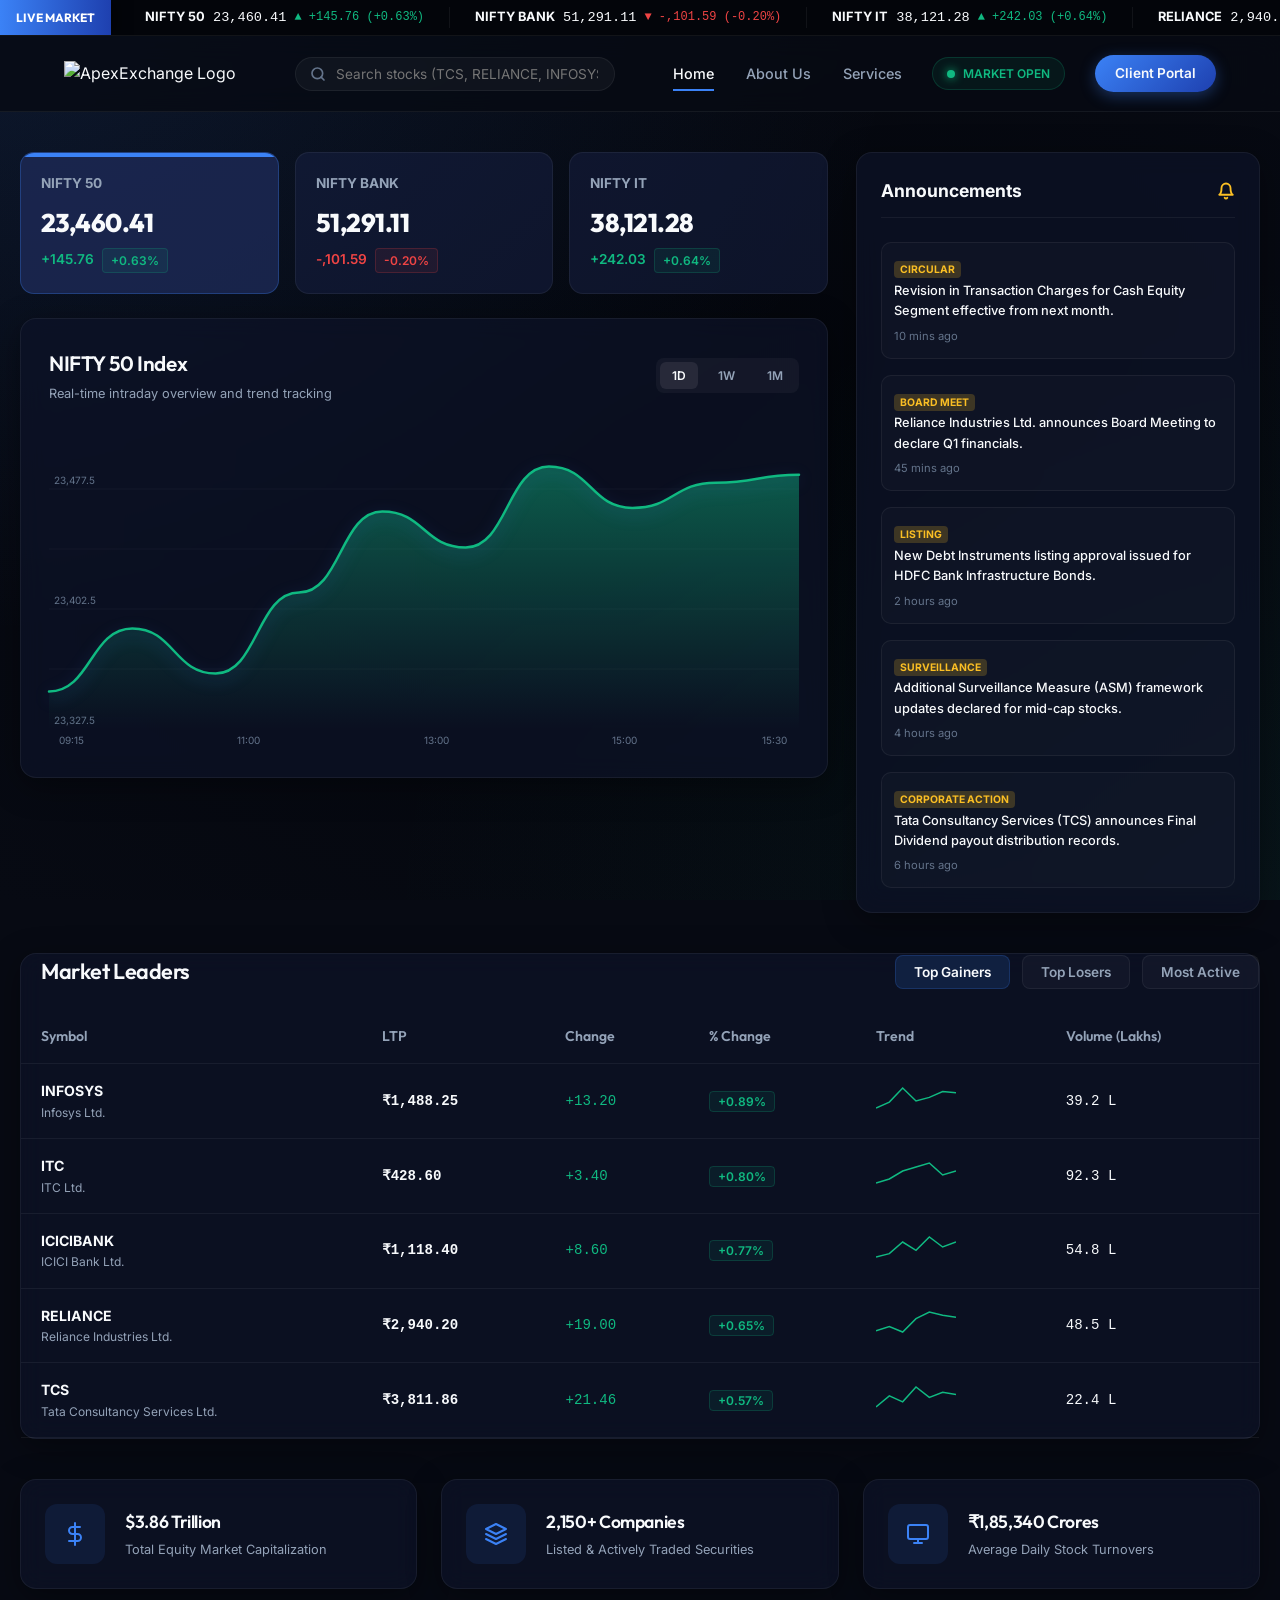
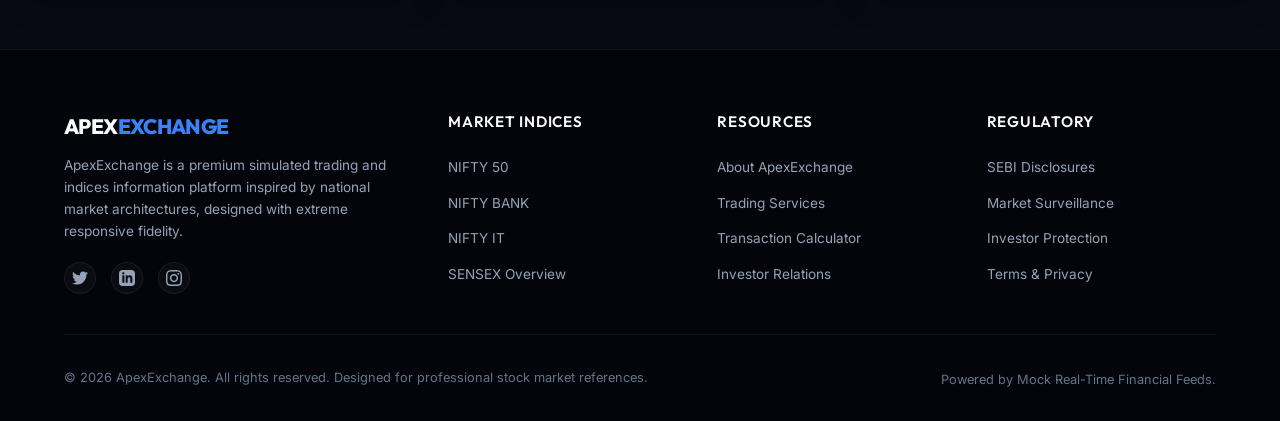
==== index.html @ e1558153 "Add files via upload" ====
<!DOCTYPE html>
<html lang="en">
<head>
    <meta charset="UTF-8">
    <meta name="viewport" content="width=device-width, initial-scale=1.0">
    <title>ApexExchange | Professional India Stock Exchange Dashboard</title>
    <meta name="description" content="Access real-time Indian stock market indices, Nifty indices tracker, interactive charts, corporate announcements, and trading transaction calculators on ApexExchange.">
    <link rel="stylesheet" href="css/style.css">
</head>
<body>

    <!-- 1. Top Scrolling Ticker Bar -->
    <div class="ticker-container">
        <div class="ticker-title">Live Market</div>
        <div class="ticker-wrap">
            <div class="ticker-scroll" id="ticker-scroll-feed">
                <!-- Ticker items will be populated by JS -->
            </div>
        </div>
    </div>

    <!-- 2. Header Navigation -->
    <header>
        <div class="logo-container">
            <a href="index.html" class="logo-container">
        <img src="images/logo.wep" alt="ApexExchange Logo" class="logo-img">
            </a>
        </div>

        <div class="search-wrapper">
            <svg class="search-icon" width="16" height="16" viewBox="0 0 24 24" fill="none" stroke="currentColor" stroke-width="2.5" stroke-linecap="round" stroke-linejoin="round">
                <circle cx="11" cy="11" r="8"></circle>
                <line x1="21" y1="21" x2="16.65" y2="16.65"></line>
            </svg>
            <input type="text" id="symbol-search" class="search-bar" placeholder="Search stocks (TCS, RELIANCE, INFOSYS...)">
            <div id="search-dropdown" class="search-results"></div>
        </div>

        <nav>
            <div class="nav-links">
                <a href="index.html" class="active">Home</a>
                <a href="about.html">About Us</a>
                <a href="services.html">Services</a>
            </div>
            <div class="market-status">
                <span class="status-dot"></span>
                <span>MARKET OPEN</span>
            </div>
            <a href="login.html" class="btn-login">Client Portal</a>
        </nav>

        <div class="mobile-toggle" id="mobile-nav-toggle">
            <span></span>
            <span></span>
            <span></span>
        </div>
    </header>

    <!-- Mobile Drawer Menu -->
    <div class="mobile-nav" id="mobile-menu-drawer">
        <div class="mobile-nav-links">
            <a href="index.html" class="active">Home</a>
            <a href="about.html">About Us</a>
            <a href="services.html">Services</a>
            <a href="login.html">Client Portal</a>
        </div>
    </div>

    <!-- 3. Main Dashboard Grid -->
    <main class="container">
        <div class="dashboard-grid">
            
            <!-- Left Side: Indices & Chart Widgets -->
            <div class="main-chart-column">
                
                <!-- Indices Display Panel -->
                <div class="indices-container">
                    <div class="index-card active" id="idx-nifty50" data-index="nifty50">
                        <div class="index-title">NIFTY 50</div>
                        <div class="index-value" id="val-nifty50">23,456.80</div>
                        <div class="index-change-wrap text-up" id="chg-nifty50">
                            <span>+142.15</span>
                            <span class="bg-up-badge">+0.61%</span>
                        </div>
                    </div>
                    
                    <div class="index-card" id="idx-niftybank" data-index="niftybank">
                        <div class="index-title">NIFTY BANK</div>
                        <div class="index-value" id="val-niftybank">51,280.40</div>
                        <div class="index-change-wrap text-down" id="chg-niftybank">
                            <span>-112.30</span>
                            <span class="bg-down-badge">-0.22%</span>
                        </div>
                    </div>
                    
                    <div class="index-card" id="idx-niftyit" data-index="niftyit">
                        <div class="index-title">NIFTY IT</div>
                        <div class="index-value" id="val-niftyit">38,125.15</div>
                        <div class="index-change-wrap text-up" id="chg-niftyit">
                            <span>+245.90</span>
                            <span class="bg-up-badge">+0.65%</span>
                        </div>
                    </div>
                </div>

                <!-- Custom SVG Chart Card -->
                <div class="chart-widget glass-panel">
                    <div class="chart-header">
                        <div class="chart-info">
                            <h3 id="chart-index-title">NIFTY 50 Index</h3>
                            <p>Real-time intraday overview and trend tracking</p>
                        </div>
                        <div class="chart-timeframes">
                            <button class="tf-btn active" data-tf="1d">1D</button>
                            <button class="tf-btn" data-tf="1w">1W</button>
                            <button class="tf-btn" data-tf="1m">1M</button>
                        </div>
                    </div>
                    
                    <!-- SVG Chart Container -->
                    <div class="chart-viewport" id="chart-viewport-box">
                        <svg class="chart-svg" id="nifty-svg-chart">
                            <!-- Define Gradient Colors -->
                            <defs>
                                <linearGradient id="chart-gradient" x1="0" y1="0" x2="0" y2="1">
                                    <stop offset="0%" stop-color="#3b82f6" stop-opacity="0.45" />
                                    <stop offset="100%" stop-color="#3b82f6" stop-opacity="0.00" />
                                </linearGradient>
                            </defs>
                            
                            <!-- Grid lines -->
                            <line x1="0" y1="60" x2="100%" y2="60" class="chart-grid-line"></line>
                            <line x1="0" y1="120" x2="100%" y2="120" class="chart-grid-line"></line>
                            <line x1="0" y1="180" x2="100%" y2="180" class="chart-grid-line"></line>
                            <line x1="0" y1="240" x2="100%" y2="240" class="chart-grid-line"></line>
                            
                            <!-- X & Y Labels -->
                            <text x="5" y="55" class="chart-axis-text" id="y-label-max">--</text>
                            <text x="5" y="175" class="chart-axis-text" id="y-label-mid">--</text>
                            <text x="5" y="295" class="chart-axis-text" id="y-label-min">--</text>
                            
                            <text x="10" y="315" class="chart-axis-text">09:15</text>
                            <text x="25%" y="315" class="chart-axis-text">11:00</text>
                            <text x="50%" y="315" class="chart-axis-text">13:00</text>
                            <text x="75%" y="315" class="chart-axis-text">15:00</text>
                            <text x="95%" y="315" class="chart-axis-text">15:30</text>

                            <!-- Area Path -->
                            <path class="chart-path-area" d=""></path>
                            <!-- Line Path -->
                            <path class="chart-path-line chart-glow-filter" d=""></path>

                            <!-- Interactive Mouse Tracker -->
                            <line class="chart-tracker-line" x1="0" y1="0" x2="0" y2="300"></line>
                            <circle class="chart-tracker-dot" cx="0" cy="0"></circle>
                        </svg>

                        <!-- Tooltip element -->
                        <div class="chart-tooltip" id="chart-hover-tooltip">
                            <div class="tooltip-time">Time: --</div>
                            <div class="tooltip-val">Value: --</div>
                        </div>
                    </div>
                </div>

            </div>

            <!-- Right Side: Announcements & Circulars Panel -->
            <div class="sidebar-column">
                <div class="sidebar-panel glass-panel">
                    <div class="panel-title">
                        <span>Announcements</span>
                        <svg width="18" height="18" viewBox="0 0 24 24" fill="none" stroke="var(--accent-gold)" stroke-width="2.5" stroke-linecap="round" stroke-linejoin="round">
                            <path d="M18 8A6 6 0 0 0 6 8c0 7-3 9-3 9h18s-3-2-3-9"></path>
                            <path d="M13.73 21a2 2 0 0 1-3.46 0"></path>
                        </svg>
                    </div>
                    
                    <div class="announcement-list" id="corporate-news-list">
                        <!-- Items rendered by JS -->
                    </div>
                </div>
            </div>

        </div>

        <!-- 4. Tabbed Market Movers Section -->
        <section class="movers-section glass-panel">
            <div class="movers-header">
                <h2 style="font-size: 1.35rem; margin-left: 20px;">Market Leaders</h2>
                <div class="movers-tabs">
                    <button class="mover-tab-btn active" id="tab-gainers" data-tab="gainers">Top Gainers</button>
                    <button class="mover-tab-btn" id="tab-losers" data-tab="losers">Top Losers</button>
                    <button class="mover-tab-btn" id="tab-volume" data-tab="volume">Most Active</button>
                </div>
            </div>

            <div class="table-responsive">
                <table class="mover-table">
                    <thead>
                        <tr>
                            <th>Symbol</th>
                            <th>LTP</th>
                            <th>Change</th>
                            <th>% Change</th>
                            <th>Trend</th>
                            <th>Volume (Lakhs)</th>
                        </tr>
                    </thead>
                    <tbody id="mover-table-body">
                        <!-- Populated by JS -->
                    </tbody>
                </table>
            </div>
        </section>

        <!-- 5. Exchange Highlights Section -->
        <section class="market-highlights">
            <div class="highlight-card glass-panel glow-hover">
                <div class="highlight-icon">
                    <svg width="24" height="24" viewBox="0 0 24 24" fill="none" stroke="currentColor" stroke-width="2" stroke-linecap="round" stroke-linejoin="round">
                        <line x1="12" y1="1" x2="12" y2="23"></line>
                        <path d="M17 5H9.5a3.5 3.5 0 0 0 0 7h5a3.5 3.5 0 0 1 0 7H6"></path>
                    </svg>
                </div>
                <div class="highlight-info">
                    <h4>$3.86 Trillion</h4>
                    <p>Total Equity Market Capitalization</p>
                </div>
            </div>
            
            <div class="highlight-card glass-panel glow-hover">
                <div class="highlight-icon">
                    <svg width="24" height="24" viewBox="0 0 24 24" fill="none" stroke="currentColor" stroke-width="2" stroke-linecap="round" stroke-linejoin="round">
                        <polygon points="12 2 2 7 12 12 22 7 12 2"></polygon>
                        <polyline points="2 17 12 22 22 17"></polyline>
                        <polyline points="2 12 12 17 22 12"></polyline>
                    </svg>
                </div>
                <div class="highlight-info">
                    <h4>2,150+ Companies</h4>
                    <p>Listed & Actively Traded Securities</p>
                </div>
            </div>
            
            <div class="highlight-card glass-panel glow-hover">
                <div class="highlight-icon">
                    <svg width="24" height="24" viewBox="0 0 24 24" fill="none" stroke="currentColor" stroke-width="2" stroke-linecap="round" stroke-linejoin="round">
                        <rect x="2" y="3" width="20" height="14" rx="2" ry="2"></rect>
                        <line x1="8" y1="21" x2="16" y2="21"></line>
                        <line x1="12" y1="17" x2="12" y2="21"></line>
                    </svg>
                </div>
                <div class="highlight-info">
                    <h4>₹1,85,340 Crores</h4>
                    <p>Average Daily Stock Turnovers</p>
                </div>
            </div>
        </section>

    </main>

    <!-- 6. Detailed Interactive Stock Modal Overlay -->
    <div id="stock-modal" class="modal-overlay">
        <div class="modal-content glass-panel">
            <span class="modal-close" id="modal-close-btn">&times;</span>
            <div class="modal-header">
                <h3 id="modal-stock-title">Stock Details</h3>
                <span class="modal-name" id="modal-stock-subtitle">Company Full Name</span>
            </div>
            <hr style="border: 0; border-top: 1px solid var(--border-color); margin: 15px 0;">
            <div style="display: flex; justify-content: space-between; align-items: center; margin-bottom: 20px;">
                <div>
                    <span style="font-size: 0.85rem; color: var(--text-secondary);">Last Traded Price</span>
                    <h2 style="font-size: 2.2rem; font-family: monospace; font-weight: 800;" id="modal-stock-ltp">₹0,000.00</h2>
                </div>
                <div style="text-align: right;">
                    <span style="font-size: 0.85rem; color: var(--text-secondary);">Change (%)</span>
                    <h3 id="modal-stock-change" style="font-size: 1.4rem; font-family: monospace;">+0.00 (+0.00%)</h3>
                </div>
            </div>
            
            <div class="modal-stats">
                <div class="modal-stat-box">
                    <div class="modal-stat-label">Prev Close</div>
                    <div class="modal-stat-value" id="modal-stock-prev">0,000.00</div>
                </div>
                <div class="modal-stat-box">
                    <div class="modal-stat-label">Open</div>
                    <div class="modal-stat-value" id="modal-stock-open">0,000.00</div>
                </div>
                <div class="modal-stat-box">
                    <div class="modal-stat-label">Daily High</div>
                    <div class="modal-stat-value" id="modal-stock-high">0,000.00</div>
                </div>
                <div class="modal-stat-box">
                    <div class="modal-stat-label">Daily Low</div>
                    <div class="modal-stat-value" id="modal-stock-low">0,000.00</div>
                </div>
                <div class="modal-stat-box">
                    <div class="modal-stat-label">52W High</div>
                    <div class="modal-stat-value" id="modal-stock-52high">0,000.00</div>
                </div>
                <div class="modal-stat-box">
                    <div class="modal-stat-label">52W Low</div>
                    <div class="modal-stat-value" id="modal-stock-52low">0,000.00</div>
                </div>
            </div>
        </div>
    </div>

    <!-- 7. Footer -->
    <footer>
        <div class="footer-grid">
            <div class="footer-info">
                <h4 class="logo-text">APEX<span>EXCHANGE</span></h4>
                <p>ApexExchange is a premium simulated trading and indices information platform inspired by national market architectures, designed with extreme responsive fidelity.</p>
                <div class="footer-social">
                    <a href="#" class="social-icon">
                        <svg width="16" height="16" fill="currentColor" viewBox="0 0 24 24"><path d="M24 4.557c-.883.392-1.832.656-2.828.775 1.017-.609 1.798-1.574 2.165-2.724-.951.564-2.005.974-3.127 1.195-.897-.957-2.178-1.555-3.594-1.555-3.179 0-5.515 2.966-4.797 6.045-4.091-.205-7.719-2.165-10.148-5.144-1.29 2.213-.669 5.108 1.523 6.574-.806-.026-1.566-.247-2.229-.616-.054 2.281 1.581 4.415 3.949 4.89-.693.188-1.452.232-2.224.084.626 1.956 2.444 3.379 4.6 3.419-2.07 1.623-4.678 2.348-7.29 2.04 2.179 1.397 4.768 2.212 7.548 2.212 9.142 0 14.307-7.721 13.995-14.646.962-.695 1.797-1.562 2.457-2.549z"/></svg>
                    </a>
                    <a href="#" class="social-icon">
                        <svg width="16" height="16" fill="currentColor" viewBox="0 0 24 24"><path d="M19 0h-14c-2.761 0-5 2.239-5 5v14c0 2.761 2.239 5 5 5h14c2.762 0 5-2.239 5-5v-14c0-2.761-2.238-5-5-5zm-11 19h-3v-11h3v11zm-1.5-12.268c-.966 0-1.75-.779-1.75-1.75s.784-1.75 1.75-1.75 1.75.779 1.75 1.75-.784 1.75-1.75 1.75zm13.5 12.268h-3v-5.604c0-3.368-4-3.113-4 0v5.604h-3v-11h3v1.765c1.396-2.586 7-2.777 7 2.476v6.759z"/></svg>
                    </a>
                    <a href="#" class="social-icon">
                        <svg width="16" height="16" fill="currentColor" viewBox="0 0 24 24"><path d="M12 2.163c3.204 0 3.584.012 4.85.07 3.252.148 4.771 1.691 4.919 4.919.058 1.265.069 1.645.069 4.849 0 3.205-.012 3.584-.069 4.849-.149 3.225-1.664 4.771-4.919 4.919-1.266.058-1.644.07-4.85.07-3.204 0-3.584-.012-4.849-.07-3.26-.149-4.771-1.699-4.919-4.92-.058-1.265-.07-1.644-.07-4.849 0-3.204.013-3.583.07-4.849.149-3.227 1.664-4.771 4.919-4.919 1.266-.057 1.645-.069 4.849-.069zm0-2c-3.259 0-3.667.014-4.947.072-4.358.2-6.78 2.618-6.98 6.98-.059 1.281-.073 1.689-.073 4.948 0 3.259.014 3.668.072 4.948.2 4.358 2.618 6.78 6.98 6.98 1.281.058 1.689.072 4.948.072 3.259 0 3.668-.014 4.948-.072 4.354-.2 6.782-2.618 6.979-6.98.059-1.28.073-1.689.073-4.948 0-3.259-.014-3.667-.072-4.947-.196-4.354-2.617-6.78-6.979-6.98-1.281-.059-1.69-.073-4.949-.073zm0 5.838c-3.403 0-6.162 2.759-6.162 6.162s2.759 6.163 6.162 6.163 6.162-2.759 6.162-6.163c0-3.403-2.759-6.162-6.162-6.162zm0 10.162c-2.209 0-4-1.79-4-4 0-2.209 1.791-4 4-4s4 1.791 4 4c0 2.21-1.791 4-4 4zm6.406-11.845c-.796 0-1.441.645-1.441 1.44s.645 1.44 1.441 1.44c.795 0 1.439-.645 1.439-1.44s-.644-1.44-1.439-1.44z"/></svg>
                    </a>
                </div>
            </div>
            <div class="footer-links">
                <h5>Market Indices</h5>
                <ul>
                    <li><a href="#" class="quick-index-select" data-select="nifty50">NIFTY 50</a></li>
                    <li><a href="#" class="quick-index-select" data-select="niftybank">NIFTY BANK</a></li>
                    <li><a href="#" class="quick-index-select" data-select="niftyit">NIFTY IT</a></li>
                    <li><a href="#">SENSEX Overview</a></li>
                </ul>
            </div>
            <div class="footer-links">
                <h5>Resources</h5>
                <ul>
                    <li><a href="about.html">About ApexExchange</a></li>
                    <li><a href="services.html">Trading Services</a></li>
                    <li><a href="services.html#calculator-anchor">Transaction Calculator</a></li>
                    <li><a href="login.html">Investor Relations</a></li>
                </ul>
            </div>
            <div class="footer-links">
                <h5>Regulatory</h5>
                <ul>
                    <li><a href="#">SEBI Disclosures</a></li>
                    <li><a href="#">Market Surveillance</a></li>
                    <li><a href="#">Investor Protection</a></li>
                    <li><a href="#">Terms & Privacy</a></li>
                </ul>
            </div>
        </div>
        <div class="footer-bottom">
            <div>&copy; 2026 ApexExchange. All rights reserved. Designed for professional stock market references.</div>
            <div style="margin-top: 5px;">Powered by Mock Real-Time Financial Feeds.</div>
        </div>
    </footer>

    <script src="js/script.js"></script>
</body>
</html>
---- css/style.css ----
@import url('https://fonts.googleapis.com/css2?family=Inter:wght@300;400;500;600;700&family=Outfit:wght@400;500;600;700;800&display=swap');

/* ==========================================
   1. RESET & GLOBAL VARIABLES
   ========================================== */
*, *::before, *::after {
    margin: 0;
    padding: 0;
    box-sizing: border-box;
}

:root {
    --bg-dark: #070a13;
    --bg-deep: #03050a;
    --bg-panel: rgba(13, 19, 40, 0.7);
    --bg-card: rgba(22, 32, 66, 0.55);
    --bg-card-hover: rgba(29, 42, 87, 0.8);
    --accent-blue: #3b82f6;
    --accent-blue-glow: rgba(59, 130, 246, 0.35);
    --accent-gold: #fbbf24;
    --accent-gold-glow: rgba(251, 191, 36, 0.2);
    --color-up: #10b981;
    --color-up-glow: rgba(16, 185, 129, 0.2);
    --color-up-bg: rgba(16, 185, 129, 0.08);
    --color-down: #ef4444;
    --color-down-glow: rgba(239, 68, 68, 0.2);
    --color-down-bg: rgba(239, 68, 68, 0.08);
    --border-color: rgba(255, 255, 255, 0.06);
    --border-highlight: rgba(59, 130, 246, 0.2);
    --text-primary: #f8fafc;
    --text-secondary: #94a3b8;
    --text-muted: #64748b;
    --font-heading: 'Outfit', sans-serif;
    --font-body: 'Inter', sans-serif;
    --transition: all 0.3s cubic-bezier(0.4, 0, 0.2, 1);
    --glass-blur: blur(12px);
}

body {
    background-color: var(--bg-dark);
    background-image: 
        radial-gradient(at 0% 0%, rgba(59, 130, 246, 0.12) 0px, transparent 50%),
        radial-gradient(at 100% 100%, rgba(16, 185, 129, 0.06) 0px, transparent 50%),
        radial-gradient(at 50% 50%, rgba(3, 5, 10, 0.9) 0px, var(--bg-dark) 100%);
    background-attachment: fixed;
    color: var(--text-primary);
    font-family: var(--font-body);
    line-height: 1.6;
    overflow-x: hidden;
}

a {
    color: inherit;
    text-decoration: none;
    transition: var(--transition);
}

button, input, select {
    font-family: inherit;
    color: inherit;
    background: none;
    border: none;
    outline: none;
}

ul {
    list-style: none;
}

/* ==========================================
   2. TYPOGRAPHY & UTILITIES
   ========================================== */
h1, h2, h3, h4, h5, h6 {
    font-family: var(--font-heading);
    font-weight: 600;
    letter-spacing: -0.02em;
}

.text-gradient {
    background: linear-gradient(135deg, #ffffff 30%, var(--accent-blue) 100%);
    -webkit-background-clip: text;
    -webkit-text-fill-color: transparent;
}

.text-up { color: var(--color-up); }
.text-down { color: var(--color-down); }

.bg-up-badge {
    background: var(--color-up-bg);
    color: var(--color-up);
    border: 1px solid rgba(16, 185, 129, 0.2);
    padding: 2px 8px;
    border-radius: 4px;
    font-size: 0.75rem;
    font-weight: 600;
}

.bg-down-badge {
    background: var(--color-down-bg);
    color: var(--color-down);
    border: 1px solid rgba(239, 68, 68, 0.2);
    padding: 2px 8px;
    border-radius: 4px;
    font-size: 0.75rem;
    font-weight: 600;
}

.glass-panel {
    background: var(--bg-panel);
    backdrop-filter: var(--glass-blur);
    border: 1px solid var(--border-color);
    border-radius: 16px;
    box-shadow: 0 8px 32px 0 rgba(0, 0, 0, 0.37);
}

.glow-hover:hover {
    border-color: var(--border-highlight);
    box-shadow: 0 0 20px var(--accent-blue-glow);
}

/* ==========================================
   3. LAYOUT & NAVIGATION
   ========================================== */

/* Stock Ticker */
.ticker-container {
    width: 100%;
    height: 36px;
    background-color: var(--bg-deep);
    border-bottom: 1px solid var(--border-color);
    position: relative;
    overflow: hidden;
    z-index: 100;
    display: flex;
    align-items: center;
}

.ticker-wrap {
    display: flex;
    width: 100%;
}

.ticker-title {
    background: linear-gradient(90deg, var(--accent-blue), #1e40af);
    color: white;
    font-weight: 700;
    font-size: 0.75rem;
    text-transform: uppercase;
    height: 100%;
    padding: 0 16px;
    display: flex;
    align-items: center;
    position: absolute;
    left: 0;
    top: 0;
    z-index: 2;
    box-shadow: 5px 0 15px rgba(0,0,0,0.5);
    font-family: var(--font-heading);
}

.ticker-scroll {
    display: flex;
    white-space: nowrap;
    padding-left: 120px;
    animation: tickerLoop 35s linear infinite;
}

.ticker-item {
    display: flex;
    align-items: center;
    padding: 0 25px;
    font-size: 0.8rem;
    font-weight: 500;
    border-right: 1px solid var(--border-color);
}

.ticker-symbol {
    font-weight: 700;
    margin-right: 8px;
    color: var(--text-primary);
}

.ticker-price {
    font-family: monospace;
    font-size: 0.85rem;
    margin-right: 8px;
}

.ticker-change {
    font-size: 0.75rem;
    font-family: monospace;
    display: flex;
    align-items: center;
    gap: 2px;
}

/* Header */
header {
    position: sticky;
    top: 0;
    z-index: 90;
    width: 100%;
    padding: 0 5%;
    height: 76px;
    display: flex;
    align-items: center;
    justify-content: space-between;
    background: rgba(7, 10, 19, 0.8);
    backdrop-filter: var(--glass-blur);
    border-bottom: 1px solid var(--border-color);
}

.logo-container {
    display: flex;
    align-items: center;
    gap: 12px;
}

.logo-icon {
    width: 40px;
    height: 40px;
    background: linear-gradient(135deg, var(--accent-blue), #60a5fa);
    border-radius: 10px;
    display: flex;
    align-items: center;
    justify-content: center;
    box-shadow: 0 0 15px var(--accent-blue-glow);
}

.logo-text {
    font-family: var(--font-heading);
    font-weight: 800;
    font-size: 1.5rem;
    letter-spacing: -0.03em;
}

.logo-text span {
    color: var(--accent-blue);
}

/* Search Box */
.search-wrapper {
    position: relative;
    width: 320px;
}

.search-bar {
    width: 100%;
    background: rgba(255, 255, 255, 0.04);
    border: 1px solid var(--border-color);
    border-radius: 20px;
    padding: 8px 16px 8px 40px;
    font-size: 0.85rem;
    transition: var(--transition);
    color: var(--text-primary);
}

.search-bar:focus {
    border-color: var(--accent-blue);
    background: rgba(255, 255, 255, 0.08);
    box-shadow: 0 0 10px var(--accent-blue-glow);
}

.search-icon {
    position: absolute;
    left: 15px;
    top: 50%;
    transform: translateY(-50%);
    color: var(--text-muted);
    font-size: 0.9rem;
    pointer-events: none;
}

.search-results {
    position: absolute;
    top: 110%;
    left: 0;
    width: 100%;
    background: #0d1328;
    border: 1px solid var(--border-highlight);
    border-radius: 12px;
    max-height: 250px;
    overflow-y: auto;
    z-index: 200;
    box-shadow: 0 10px 25px rgba(0,0,0,0.5);
    display: none;
}

.search-item {
    padding: 10px 16px;
    cursor: pointer;
    display: flex;
    justify-content: space-between;
    align-items: center;
    border-bottom: 1px solid var(--border-color);
    transition: var(--transition);
}

.search-item:hover {
    background: var(--bg-card-hover);
}

.search-item .item-symbol {
    font-weight: 700;
}

.search-item .item-name {
    font-size: 0.75rem;
    color: var(--text-secondary);
    margin-left: 10px;
}

/* Nav Menu */
nav {
    display: flex;
    align-items: center;
    gap: 30px;
}

.nav-links {
    display: flex;
    gap: 32px;
}

.nav-links a {
    font-weight: 500;
    font-size: 0.9rem;
    position: relative;
    padding: 6px 0;
    color: var(--text-secondary);
}

.nav-links a:hover, .nav-links a.active {
    color: var(--text-primary);
}

.nav-links a::after {
    content: '';
    position: absolute;
    bottom: 0;
    left: 0;
    width: 0;
    height: 2px;
    background-color: var(--accent-blue);
    transition: var(--transition);
}

.nav-links a:hover::after, .nav-links a.active::after {
    width: 100%;
}

.market-status {
    display: flex;
    align-items: center;
    gap: 8px;
    background: rgba(16, 185, 129, 0.08);
    border: 1px solid rgba(16, 185, 129, 0.2);
    padding: 6px 14px;
    border-radius: 20px;
    font-size: 0.75rem;
    font-weight: 600;
    color: var(--color-up);
}

.status-dot {
    width: 8px;
    height: 8px;
    background-color: var(--color-up);
    border-radius: 50%;
    box-shadow: 0 0 10px var(--color-up);
    animation: pulse 1.5s infinite;
}

.btn-login {
    background: linear-gradient(135deg, var(--accent-blue) 0%, #1e40af 100%);
    padding: 8px 20px;
    border-radius: 20px;
    font-weight: 600;
    font-size: 0.85rem;
    cursor: pointer;
    box-shadow: 0 4px 15px var(--accent-blue-glow);
    transition: var(--transition);
}

.btn-login:hover {
    transform: translateY(-2px);
    box-shadow: 0 6px 20px rgba(59, 130, 246, 0.5);
}

/* Mobile Menu Toggle */
.mobile-toggle {
    display: none;
    cursor: pointer;
    flex-direction: column;
    gap: 6px;
}

.mobile-toggle span {
    width: 25px;
    height: 2px;
    background-color: var(--text-primary);
    transition: var(--transition);
}

/* ==========================================
   4. HOME PAGE / MARKET DASHBOARD
   ========================================== */
.container {
    max-width: 1300px;
    margin: 40px auto;
    padding: 0 20px;
}

/* Dashboard Layout */
.dashboard-grid {
    display: grid;
    grid-template-columns: 2fr 1fr;
    gap: 28px;
    margin-bottom: 40px;
}

/* Market Indices Cards */
.indices-container {
    display: grid;
    grid-template-columns: repeat(3, 1fr);
    gap: 16px;
    margin-bottom: 24px;
}

.index-card {
    cursor: pointer;
    padding: 20px;
    border-radius: 14px;
    border: 1px solid var(--border-color);
    background: var(--bg-card);
    transition: var(--transition);
    position: relative;
    overflow: hidden;
}

.index-card::before {
    content: '';
    position: absolute;
    top: 0;
    left: 0;
    width: 100%;
    height: 4px;
    background: transparent;
    transition: var(--transition);
}

.index-card.active {
    background: var(--bg-card-hover);
    border-color: rgba(59, 130, 246, 0.3);
}

.index-card.active::before {
    background: var(--accent-blue);
}

.index-card:hover {
    transform: translateY(-2px);
    border-color: rgba(255, 255, 255, 0.12);
}

.index-title {
    font-size: 0.85rem;
    text-transform: uppercase;
    font-weight: 700;
    color: var(--text-secondary);
    margin-bottom: 8px;
}

.index-value {
    font-size: 1.6rem;
    font-weight: 800;
    margin-bottom: 4px;
    font-family: var(--font-heading);
    letter-spacing: -0.02em;
}

.index-change-wrap {
    display: flex;
    align-items: center;
    gap: 8px;
    font-size: 0.85rem;
    font-weight: 600;
}

/* Chart Widget */
.chart-widget {
    padding: 28px;
}

.chart-header {
    display: flex;
    justify-content: space-between;
    align-items: center;
    margin-bottom: 24px;
}

.chart-info h3 {
    font-size: 1.3rem;
    margin-bottom: 4px;
}

.chart-info p {
    font-size: 0.8rem;
    color: var(--text-secondary);
}

.chart-timeframes {
    display: flex;
    gap: 8px;
    background: rgba(255, 255, 255, 0.04);
    border-radius: 8px;
    padding: 4px;
}

.tf-btn {
    padding: 6px 12px;
    font-size: 0.75rem;
    font-weight: 600;
    border-radius: 6px;
    cursor: pointer;
    color: var(--text-secondary);
    transition: var(--transition);
}

.tf-btn.active, .tf-btn:hover {
    color: var(--text-primary);
    background: rgba(255, 255, 255, 0.08);
}

/* SVG Chart Rendering */
.chart-viewport {
    position: relative;
    width: 100%;
    height: 320px;
    margin-top: 10px;
}

.chart-svg {
    width: 100%;
    height: 100%;
    overflow: visible;
}

.chart-grid-line {
    stroke: rgba(255, 255, 255, 0.03);
    stroke-width: 1;
}

.chart-axis-text {
    fill: var(--text-muted);
    font-size: 10px;
    font-family: var(--font-body);
}

.chart-path-line {
    fill: none;
    stroke: var(--accent-blue);
    stroke-width: 2.5;
    stroke-linecap: round;
    transition: stroke 0.5s ease;
}

.chart-path-area {
    fill: url(#chart-gradient);
    transition: var(--transition);
}

.chart-glow-filter {
    filter: drop-shadow(0px 5px 8px var(--accent-blue-glow));
}

.chart-tracker-line {
    stroke: var(--text-muted);
    stroke-dasharray: 4 4;
    stroke-width: 1.5;
    display: none;
}

.chart-tracker-dot {
    fill: var(--text-primary);
    stroke: var(--accent-blue);
    stroke-width: 3;
    r: 6;
    display: none;
    box-shadow: 0 0 10px var(--accent-blue-glow);
}

.chart-tooltip {
    position: absolute;
    background: rgba(13, 20, 38, 0.95);
    border: 1px solid var(--border-highlight);
    border-radius: 8px;
    padding: 8px 12px;
    pointer-events: none;
    display: none;
    box-shadow: 0 8px 24px rgba(0,0,0,0.6);
    z-index: 10;
}

.tooltip-time {
    font-size: 0.7rem;
    color: var(--text-secondary);
}

.tooltip-val {
    font-weight: 700;
    font-size: 0.95rem;
    font-family: monospace;
}

/* Sidebar Info Panel */
.sidebar-panel {
    padding: 24px;
    display: flex;
    flex-direction: column;
    gap: 24px;
    height: 100%;
}

.panel-title {
    font-size: 1.1rem;
    font-weight: 700;
    border-bottom: 1px solid var(--border-color);
    padding-bottom: 12px;
    display: flex;
    justify-content: space-between;
    align-items: center;
}

.announcement-list {
    display: flex;
    flex-direction: column;
    gap: 16px;
}

.announcement-item {
    padding: 12px;
    background: rgba(255, 255, 255, 0.02);
    border: 1px solid var(--border-color);
    border-radius: 10px;
    transition: var(--transition);
}

.announcement-item:hover {
    background: var(--bg-card-hover);
    border-color: rgba(255, 255, 255, 0.1);
    transform: translateX(4px);
}

.announce-tag {
    font-size: 0.65rem;
    font-weight: 700;
    text-transform: uppercase;
    color: var(--accent-gold);
    background: var(--accent-gold-glow);
    padding: 2px 6px;
    border-radius: 4px;
    width: fit-content;
    margin-bottom: 8px;
}

.announce-text {
    font-size: 0.8rem;
    font-weight: 500;
    margin-bottom: 6px;
}

.announce-time {
    font-size: 0.7rem;
    color: var(--text-muted);
}

/* Market Movers Layout */
.movers-section {
    margin-bottom: 40px;
}

.movers-header {
    display: flex;
    justify-content: space-between;
    align-items: center;
    margin-bottom: 20px;
}

.movers-tabs {
    display: flex;
    gap: 12px;
}

.mover-tab-btn {
    padding: 8px 18px;
    font-size: 0.85rem;
    font-weight: 600;
    border-radius: 8px;
    cursor: pointer;
    background: rgba(255, 255, 255, 0.03);
    border: 1px solid var(--border-color);
    color: var(--text-secondary);
    transition: var(--transition);
}

.mover-tab-btn.active, .mover-tab-btn:hover {
    color: var(--text-primary);
    background: rgba(59, 130, 246, 0.15);
    border-color: var(--border-highlight);
}

.table-responsive {
    overflow-x: auto;
    width: 100%;
}

.mover-table {
    width: 100%;
    border-collapse: collapse;
    text-align: left;
    font-size: 0.88rem;
}

.mover-table th {
    padding: 16px 20px;
    font-weight: 600;
    color: var(--text-secondary);
    border-bottom: 1px solid var(--border-color);
    font-family: var(--font-heading);
}

.mover-table td {
    padding: 16px 20px;
    border-bottom: 1px solid var(--border-color);
}

.mover-table tbody tr {
    transition: var(--transition);
}

.mover-table tbody tr:hover {
    background: rgba(255, 255, 255, 0.02);
}

.company-name {
    font-size: 0.75rem;
    color: var(--text-secondary);
    display: block;
}

.stock-symbol {
    font-weight: 700;
}

.sparkline-svg {
    width: 80px;
    height: 24px;
}

.sparkline-path {
    fill: none;
    stroke-width: 1.5;
}

/* Grid highlights */
.market-highlights {
    display: grid;
    grid-template-columns: repeat(3, 1fr);
    gap: 24px;
    margin-top: 40px;
}

.highlight-card {
    padding: 24px;
    border-radius: 16px;
    display: flex;
    gap: 20px;
    align-items: center;
}

.highlight-icon {
    font-size: 1.8rem;
    color: var(--accent-blue);
    background: rgba(59, 130, 246, 0.1);
    width: 60px;
    height: 60px;
    border-radius: 12px;
    display: flex;
    align-items: center;
    justify-content: center;
}

.highlight-info h4 {
    margin-bottom: 4px;
    font-size: 1.1rem;
}

.highlight-info p {
    font-size: 0.8rem;
    color: var(--text-secondary);
}

/* Flash Animations */
.price-flash-up {
    animation: flashUp 0.6s ease;
}

.price-flash-down {
    animation: flashDown 0.6s ease;
}

/* ==========================================
   5. ABOUT PAGE
   ========================================== */
.about-hero {
    text-align: center;
    padding: 60px 20px 40px;
    max-width: 800px;
    margin: 0 auto;
}

.about-hero h1 {
    font-size: 2.8rem;
    margin-bottom: 16px;
}

.about-hero p {
    font-size: 1.1rem;
    color: var(--text-secondary);
}

.stats-grid {
    display: grid;
    grid-template-columns: repeat(4, 1fr);
    gap: 24px;
    margin: 40px 0 60px;
}

.stat-box {
    text-align: center;
    padding: 30px 20px;
}

.stat-number {
    font-size: 2.5rem;
    font-weight: 800;
    font-family: var(--font-heading);
    margin-bottom: 8px;
    color: var(--accent-blue);
}

.stat-label {
    font-size: 0.85rem;
    color: var(--text-secondary);
    text-transform: uppercase;
    font-weight: 600;
}

/* Timeline */
.timeline-section {
    margin-bottom: 80px;
}

.timeline-section h2 {
    text-align: center;
    margin-bottom: 40px;
    font-size: 2rem;
}

.timeline {
    position: relative;
    max-width: 900px;
    margin: 0 auto;
    padding: 20px 0;
}

.timeline::before {
    content: '';
    position: absolute;
    left: 50%;
    top: 0;
    bottom: 0;
    width: 2px;
    background: var(--border-color);
    transform: translateX(-50%);
}

.timeline-item {
    position: relative;
    width: 50%;
    padding: 20px 40px;
    box-sizing: border-box;
}

.timeline-item:nth-child(odd) {
    left: 0;
    text-align: right;
}

.timeline-item:nth-child(even) {
    left: 50%;
    text-align: left;
}

.timeline-badge {
    position: absolute;
    top: 30px;
    width: 16px;
    height: 16px;
    background: var(--accent-blue);
    border: 3px solid var(--bg-dark);
    border-radius: 50%;
    z-index: 5;
}

.timeline-item:nth-child(odd) .timeline-badge {
    right: -8px;
}

.timeline-item:nth-child(even) .timeline-badge {
    left: -8px;
}

.timeline-year {
    font-size: 1.3rem;
    font-weight: 800;
    color: var(--accent-gold);
    margin-bottom: 6px;
}

.timeline-card {
    padding: 20px;
    background: var(--bg-card);
    border: 1px solid var(--border-color);
    border-radius: 12px;
    cursor: pointer;
    transition: var(--transition);
}

.timeline-card:hover {
    transform: translateY(-3px);
    border-color: var(--border-highlight);
    background: var(--bg-card-hover);
}

.timeline-card h4 {
    font-size: 1.1rem;
    margin-bottom: 8px;
}

.timeline-card p {
    font-size: 0.85rem;
    color: var(--text-secondary);
    display: none;
}

.timeline-card.active p {
    display: block;
    margin-top: 10px;
    animation: slideDown 0.3s ease;
}

/* Directors Section */
.directors-grid {
    display: grid;
    grid-template-columns: repeat(3, 1fr);
    gap: 30px;
    margin: 40px 0;
}

.director-card {
    overflow: hidden;
    position: relative;
    padding: 30px 24px;
    text-align: center;
}

.director-image {
    width: 100px;
    height: 100px;
    border-radius: 50%;
    background: linear-gradient(135deg, var(--bg-card) 0%, rgba(59, 130, 246, 0.2) 100%);
    border: 2px solid var(--border-color);
    margin: 0 auto 20px;
    display: flex;
    align-items: center;
    justify-content: center;
    font-size: 2.2rem;
    color: var(--text-secondary);
    transition: var(--transition);
}

.director-card:hover .director-image {
    transform: scale(1.08);
    border-color: var(--accent-blue);
    color: var(--accent-blue);
}

.director-card h4 {
    font-size: 1.15rem;
    margin-bottom: 4px;
}

.director-card p {
    font-size: 0.8rem;
    color: var(--accent-gold);
    font-weight: 600;
    text-transform: uppercase;
    margin-bottom: 12px;
}

.director-bio {
    font-size: 0.8rem;
    color: var(--text-secondary);
}

/* ==========================================
   6. SERVICES PAGE
   ========================================== */
.services-intro {
    text-align: center;
    padding: 60px 20px 20px;
    max-width: 700px;
    margin: 0 auto;
}

.services-intro h1 {
    font-size: 2.5rem;
    margin-bottom: 12px;
}

.services-grid {
    display: grid;
    grid-template-columns: repeat(4, 1fr);
    gap: 20px;
    margin: 40px 0 60px;
}

.service-card {
    padding: 30px 24px;
    cursor: pointer;
    transition: var(--transition);
    position: relative;
}

.service-card .service-icon {
    font-size: 2rem;
    color: var(--accent-blue);
    margin-bottom: 20px;
    background: rgba(59, 130, 246, 0.08);
    width: 54px;
    height: 54px;
    border-radius: 12px;
    display: flex;
    align-items: center;
    justify-content: center;
}

.service-card h3 {
    margin-bottom: 10px;
    font-size: 1.15rem;
}

.service-card p {
    font-size: 0.85rem;
    color: var(--text-secondary);
}

/* Interactive Calculator */
.calculator-section {
    margin-bottom: 80px;
}

.calculator-section h2 {
    text-align: center;
    margin-bottom: 30px;
    font-size: 2rem;
}

.calc-grid {
    display: grid;
    grid-template-columns: 1.2fr 1fr;
    gap: 32px;
    max-width: 1000px;
    margin: 0 auto;
}

.calc-form {
    padding: 32px;
}

.calc-results {
    padding: 32px;
    background: linear-gradient(135deg, rgba(13, 20, 38, 0.9) 0%, rgba(22, 32, 66, 0.9) 100%);
    border-left: 2px solid var(--accent-blue);
}

.form-group {
    margin-bottom: 24px;
}

.form-group label {
    display: block;
    font-size: 0.85rem;
    font-weight: 600;
    color: var(--text-secondary);
    margin-bottom: 8px;
}

.asset-buttons {
    display: flex;
    gap: 10px;
}

.asset-btn {
    flex: 1;
    padding: 10px;
    background: rgba(255, 255, 255, 0.03);
    border: 1px solid var(--border-color);
    border-radius: 8px;
    font-size: 0.8rem;
    font-weight: 600;
    cursor: pointer;
    color: var(--text-secondary);
    transition: var(--transition);
}

.asset-btn.active, .asset-btn:hover {
    background: rgba(59, 130, 246, 0.15);
    border-color: var(--accent-blue);
    color: var(--text-primary);
}

.input-container {
    position: relative;
}

.input-symbol {
    position: absolute;
    left: 16px;
    top: 50%;
    transform: translateY(-50%);
    color: var(--text-secondary);
    font-weight: 600;
}

.calc-input {
    width: 100%;
    background: rgba(255, 255, 255, 0.03);
    border: 1px solid var(--border-color);
    border-radius: 8px;
    padding: 12px 16px 12px 32px;
    font-size: 1rem;
    font-weight: 600;
    transition: var(--transition);
    color: var(--text-primary);
}

.calc-input:focus {
    border-color: var(--accent-blue);
    background: rgba(255, 255, 255, 0.06);
    box-shadow: 0 0 10px var(--accent-blue-glow);
}

.range-slider {
    width: 100%;
    margin-top: 10px;
    height: 6px;
    background: rgba(255, 255, 255, 0.1);
    border-radius: 3px;
    outline: none;
    -webkit-appearance: none;
}

.range-slider::-webkit-slider-thumb {
    -webkit-appearance: none;
    width: 16px;
    height: 16px;
    border-radius: 50%;
    background: var(--accent-blue);
    cursor: pointer;
    box-shadow: 0 0 10px var(--accent-blue-glow);
}

.result-row {
    display: flex;
    justify-content: space-between;
    padding: 12px 0;
    border-bottom: 1px solid rgba(255, 255, 255, 0.04);
    font-size: 0.9rem;
}

.result-row:last-child {
    border-bottom: none;
}

.result-total {
    display: flex;
    justify-content: space-between;
    margin-top: 24px;
    padding-top: 16px;
    border-top: 2px dashed var(--border-color);
}

.result-total span {
    font-size: 1.15rem;
    font-weight: 700;
}

.result-total .total-amount {
    font-size: 1.5rem;
    color: var(--accent-blue);
}

/* ==========================================
   7. LOGIN PAGE
   ========================================== */
.login-container {
    min-height: calc(100vh - 112px);
    display: flex;
    align-items: center;
    justify-content: center;
    padding: 40px 20px;
}

.login-card {
    width: 100%;
    max-width: 460px;
    padding: 40px 32px;
}

.login-header {
    text-align: center;
    margin-bottom: 30px;
}

.login-header h2 {
    font-size: 1.8rem;
    margin-bottom: 6px;
}

.login-header p {
    font-size: 0.85rem;
    color: var(--text-secondary);
}

.login-tabs {
    display: flex;
    margin-bottom: 30px;
    background: rgba(255, 255, 255, 0.03);
    border-radius: 8px;
    padding: 4px;
    border: 1px solid var(--border-color);
}

.login-tab-btn {
    flex: 1;
    padding: 10px;
    font-size: 0.85rem;
    font-weight: 600;
    border-radius: 6px;
    cursor: pointer;
    color: var(--text-secondary);
    transition: var(--transition);
    text-align: center;
}

.login-tab-btn.active {
    background: var(--bg-card);
    color: var(--text-primary);
    border: 1px solid var(--border-color);
    box-shadow: 0 4px 10px rgba(0,0,0,0.25);
}

.form-field {
    margin-bottom: 20px;
    position: relative;
}

.form-field label {
    display: block;
    font-size: 0.8rem;
    font-weight: 600;
    color: var(--text-secondary);
    margin-bottom: 6px;
}

.form-input {
    width: 100%;
    background: rgba(255, 255, 255, 0.03);
    border: 1px solid var(--border-color);
    border-radius: 8px;
    padding: 12px 16px;
    font-size: 0.9rem;
    transition: var(--transition);
    color: var(--text-primary);
}

.form-input:focus {
    border-color: var(--accent-blue);
    background: rgba(255, 255, 255, 0.06);
    box-shadow: 0 0 10px var(--accent-blue-glow);
}

.password-toggle {
    position: absolute;
    right: 15px;
    top: 38px;
    cursor: pointer;
    color: var(--text-muted);
    font-size: 1rem;
    user-select: none;
}

.form-options {
    display: flex;
    justify-content: space-between;
    align-items: center;
    font-size: 0.8rem;
    margin-bottom: 24px;
}

.remember-me {
    display: flex;
    align-items: center;
    gap: 6px;
    cursor: pointer;
}

.remember-me input {
    accent-color: var(--accent-blue);
}

.forgot-password {
    color: var(--accent-blue);
    font-weight: 600;
}

.btn-submit {
    width: 100%;
    background: linear-gradient(135deg, var(--accent-blue) 0%, #1e40af 100%);
    padding: 12px;
    border-radius: 8px;
    font-weight: 700;
    font-size: 0.9rem;
    cursor: pointer;
    box-shadow: 0 4px 15px var(--accent-blue-glow);
    transition: var(--transition);
    display: flex;
    justify-content: center;
    align-items: center;
}

.btn-submit:hover {
    transform: translateY(-1px);
    box-shadow: 0 6px 20px rgba(59, 130, 246, 0.55);
}

.login-error {
    background: var(--color-down-bg);
    color: var(--color-down);
    border: 1px solid rgba(239, 68, 68, 0.2);
    padding: 10px 14px;
    border-radius: 8px;
    font-size: 0.8rem;
    margin-bottom: 20px;
    display: none;
}

/* ==========================================
   8. STOCK DETAILS MODAL
   ========================================== */
.modal-overlay {
    position: fixed;
    top: 0;
    left: 0;
    width: 100%;
    height: 100%;
    background: rgba(3, 5, 10, 0.8);
    backdrop-filter: var(--glass-blur);
    display: flex;
    align-items: center;
    justify-content: center;
    z-index: 1000;
    opacity: 0;
    pointer-events: none;
    transition: var(--transition);
}

.modal-overlay.active {
    opacity: 1;
    pointer-events: auto;
}

.modal-content {
    width: 90%;
    max-width: 580px;
    padding: 32px;
    position: relative;
    transform: translateY(20px);
    transition: var(--transition);
}

.modal-overlay.active .modal-content {
    transform: translateY(0);
}

.modal-close {
    position: absolute;
    top: 20px;
    right: 20px;
    font-size: 1.5rem;
    cursor: pointer;
    color: var(--text-muted);
    transition: var(--transition);
}

.modal-close:hover {
    color: var(--text-primary);
}

.modal-header {
    margin-bottom: 20px;
}

.modal-header h3 {
    font-size: 1.6rem;
    margin-bottom: 4px;
}

.modal-name {
    color: var(--text-secondary);
    font-size: 0.85rem;
}

.modal-stats {
    display: grid;
    grid-template-columns: repeat(2, 1fr);
    gap: 16px;
    margin-top: 20px;
}

.modal-stat-box {
    padding: 12px;
    background: rgba(255, 255, 255, 0.02);
    border: 1px solid var(--border-color);
    border-radius: 8px;
}

.modal-stat-label {
    font-size: 0.75rem;
    color: var(--text-muted);
}

.modal-stat-value {
    font-size: 1rem;
    font-weight: 700;
    font-family: monospace;
}

/* ==========================================
   9. FOOTER
   ========================================== */
footer {
    background-color: var(--bg-deep);
    border-top: 1px solid var(--border-color);
    padding: 60px 5% 30px;
    margin-top: 60px;
}

.footer-grid {
    display: grid;
    grid-template-columns: 1.5fr repeat(3, 1fr);
    gap: 40px;
    max-width: 1300px;
    margin: 0 auto 40px;
}

.footer-info h4 {
    font-size: 1.3rem;
    margin-bottom: 12px;
}

.footer-info p {
    font-size: 0.85rem;
    color: var(--text-secondary);
    margin-bottom: 20px;
}

.footer-links h5 {
    color: var(--text-primary);
    font-size: 0.95rem;
    margin-bottom: 20px;
    text-transform: uppercase;
    letter-spacing: 0.05em;
}

.footer-links ul {
    display: flex;
    flex-direction: column;
    gap: 10px;
}

.footer-links a {
    font-size: 0.85rem;
    color: var(--text-secondary);
}

.footer-links a:hover {
    color: var(--accent-blue);
    padding-left: 4px;
}

.footer-bottom {
    max-width: 1300px;
    margin: 0 auto;
    border-top: 1px solid var(--border-color);
    padding-top: 30px;
    display: flex;
    justify-content: space-between;
    align-items: center;
    font-size: 0.8rem;
    color: var(--text-muted);
}

.footer-social {
    display: flex;
    gap: 15px;
}

.social-icon {
    width: 32px;
    height: 32px;
    background: rgba(255, 255, 255, 0.03);
    border: 1px solid var(--border-color);
    border-radius: 50%;
    display: flex;
    align-items: center;
    justify-content: center;
    color: var(--text-secondary);
    transition: var(--transition);
}

.social-icon:hover {
    background: var(--accent-blue-glow);
    border-color: var(--accent-blue);
    color: var(--text-primary);
}

/* ==========================================
   10. MOBILE RESPONSIVE DRAWER & MEDIA QUERIES
   ========================================== */
.mobile-nav {
    position: fixed;
    top: 76px;
    left: -100%;
    width: 100%;
    height: calc(100vh - 76px);
    background: var(--bg-dark);
    z-index: 80;
    transition: var(--transition);
    padding: 40px;
    display: flex;
    flex-direction: column;
    gap: 30px;
    border-top: 1px solid var(--border-color);
}

.mobile-nav.active {
    left: 0;
}

.mobile-nav-links {
    display: flex;
    flex-direction: column;
    gap: 20px;
}

.mobile-nav-links a {
    font-size: 1.15rem;
    font-weight: 600;
}

/* Responsive Breakpoints */
@media (max-width: 1024px) {
    header {
        padding: 0 4%;
    }
    
    .dashboard-grid {
        grid-template-columns: 1fr;
    }
    
    .stats-grid {
        grid-template-columns: repeat(2, 1fr);
    }
    
    .calc-grid {
        grid-template-columns: 1fr;
    }
    
    .directors-grid {
        grid-template-columns: repeat(2, 1fr);
    }
    
    .services-grid {
        grid-template-columns: repeat(2, 1fr);
    }
}

@media (max-width: 768px) {
    .nav-links, .search-wrapper, header .btn-login, header .market-status {
        display: none;
    }
    
    .mobile-toggle {
        display: flex;
    }
    
    .indices-container {
        grid-template-columns: 1fr;
    }
    
    .market-highlights {
        grid-template-columns: 1fr;
    }
    
    .footer-grid {
        grid-template-columns: 1fr;
        gap: 30px;
    }
    
    .footer-bottom {
        flex-direction: column;
        gap: 15px;
        text-align: center;
    }
    
    .timeline::before {
        left: 20px;
    }
    
    .timeline-item {
        width: 100%;
        padding-left: 45px;
        padding-right: 0;
    }
    
    .timeline-item:nth-child(odd) {
        text-align: left;
    }
    
    .timeline-item:nth-child(odd) .timeline-badge,
    .timeline-item:nth-child(even) .timeline-badge {
        left: 12px;
    }
    
    .timeline-item:nth-child(even) {
        left: 0;
    }
    
    .directors-grid {
        grid-template-columns: 1fr;
    }
    
    .services-grid {
        grid-template-columns: 1fr;
    }
    
    .about-hero h1 {
        font-size: 2.2rem;
    }
}

@media (max-width: 480px) {
    .stats-grid {
        grid-template-columns: 1fr;
    }
    
    .chart-header {
        flex-direction: column;
        align-items: flex-start;
        gap: 12px;
    }
    
    .mover-tab-btn {
        padding: 6px 12px;
        font-size: 0.75rem;
    }
    
    .calc-form, .calc-results, .login-card {
        padding: 20px 16px;
    }
}

/* ==========================================
   11. ANIMATIONS & KEYFRAMES
   ========================================== */
@keyframes tickerLoop {
    0% {
        transform: translate3d(0, 0, 0);
    }
    100% {
        transform: translate3d(-50%, 0, 0);
    }
}

@keyframes pulse {
    0% {
        box-shadow: 0 0 0 0 rgba(16, 185, 129, 0.7);
    }
    70% {
        box-shadow: 0 0 0 8px rgba(16, 185, 129, 0);
    }
    100% {
        box-shadow: 0 0 0 0 rgba(16, 185, 129, 0);
    }
}

@keyframes slideDown {
    from {
        opacity: 0;
        transform: translateY(-8px);
    }
    to {
        opacity: 1;
        transform: translateY(0);
    }
}

@keyframes flashUp {
    0% { background-color: transparent; }
    30% { background-color: rgba(16, 185, 129, 0.25); }
    100% { background-color: transparent; }
}

@keyframes flashDown {
    0% { background-color: transparent; }
    30% { background-color: rgba(239, 68, 68, 0.25); }
    100% { background-color: transparent; }
}
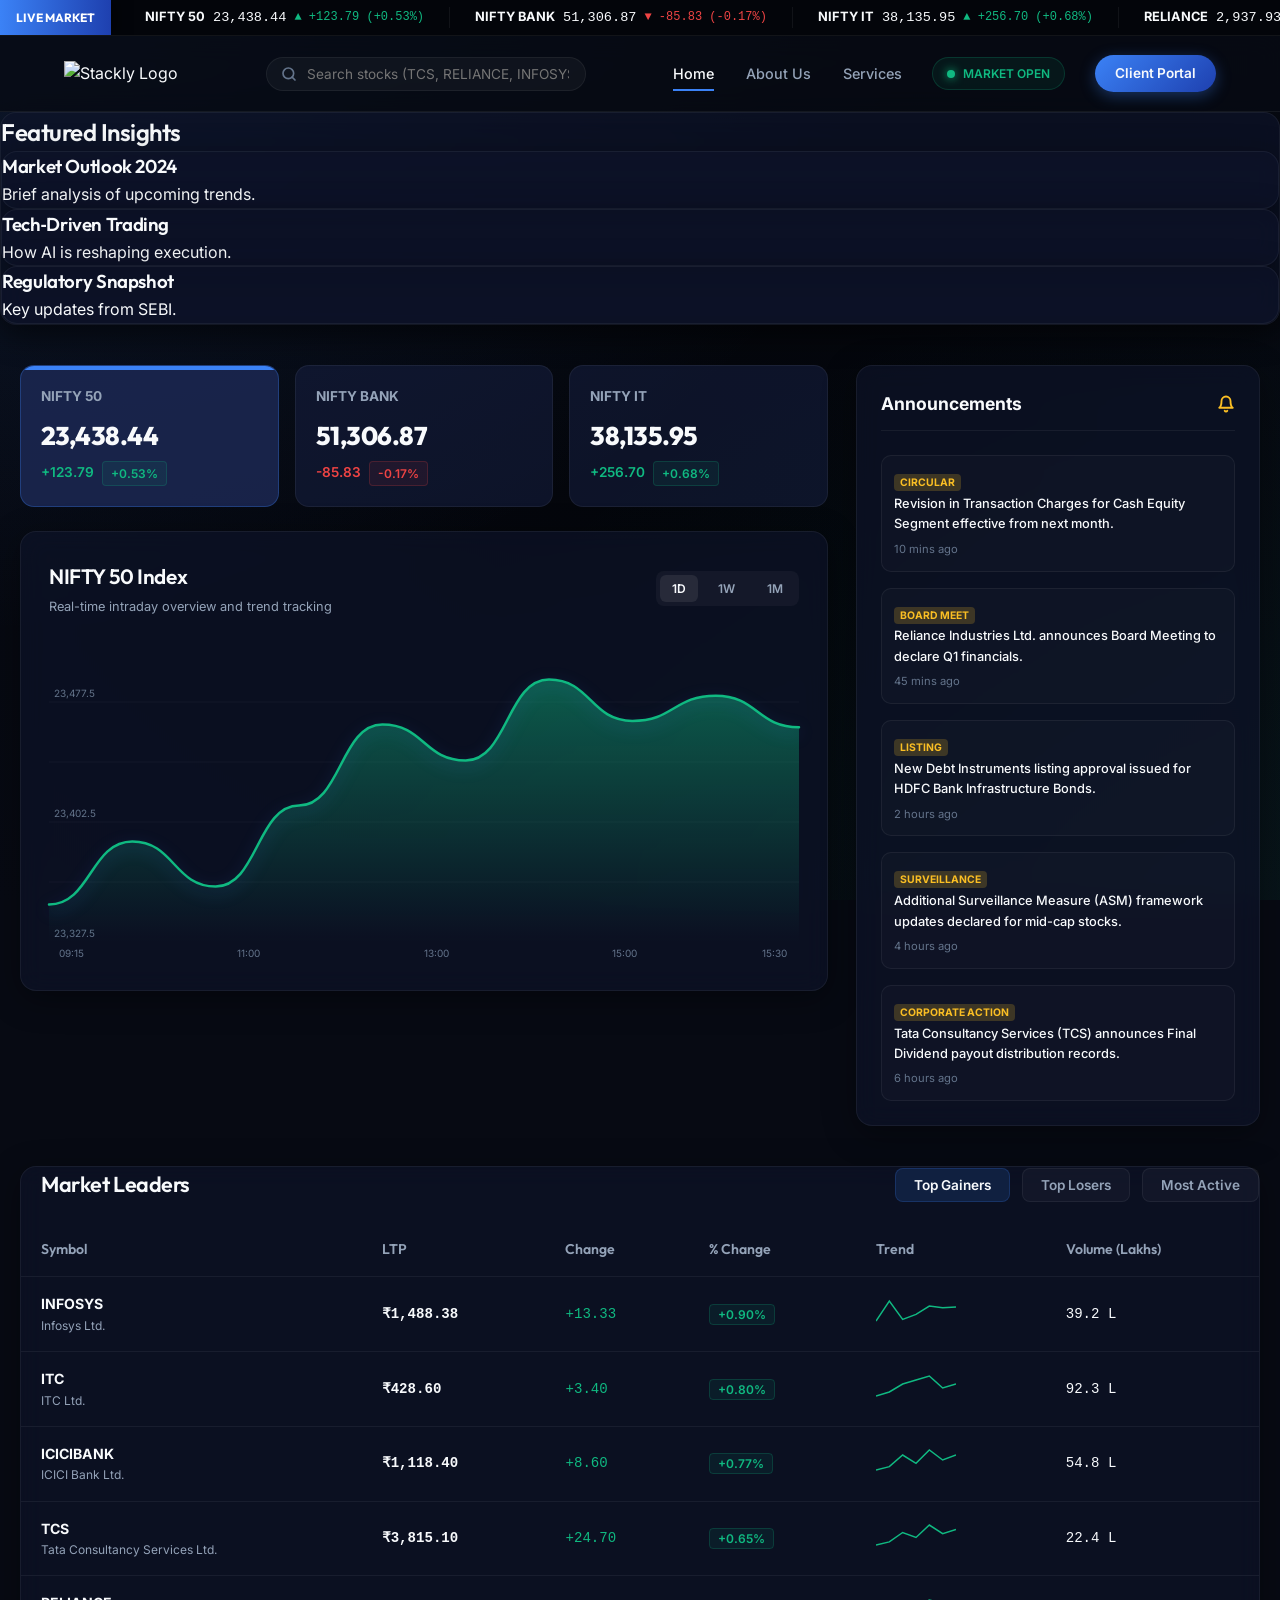
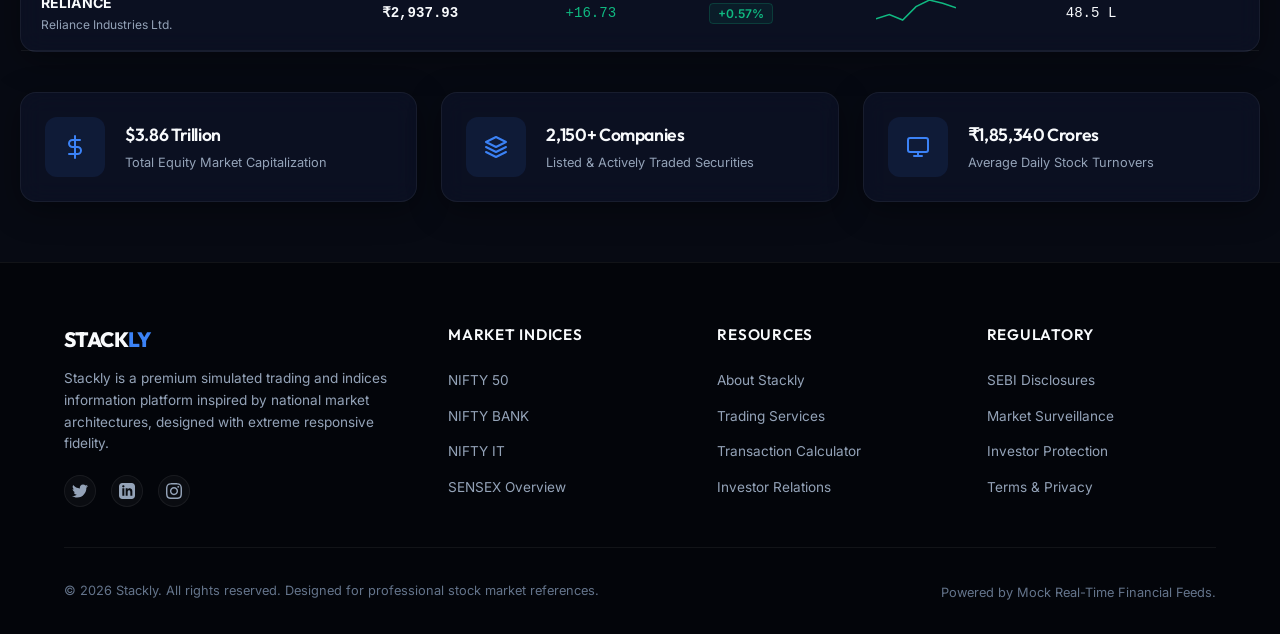
==== commit 1da064cf: "Add files via upload" ====
--- a/index.html
+++ b/index.html
@@ -3,8 +3,8 @@
 <head>
     <meta charset="UTF-8">
     <meta name="viewport" content="width=device-width, initial-scale=1.0">
-    <title>ApexExchange | Professional India Stock Exchange Dashboard</title>
-    <meta name="description" content="Access real-time Indian stock market indices, Nifty indices tracker, interactive charts, corporate announcements, and trading transaction calculators on ApexExchange.">
+    <title>Stackly | Professional India Stock Exchange Dashboard</title>
+    <meta name="description" content="Access real-time Indian stock market indices, Nifty indices tracker, interactive charts, corporate announcements, and trading transaction calculators on Stackly.">
     <link rel="stylesheet" href="css/style.css">
 </head>
 <body>
@@ -23,7 +23,7 @@
     <header>
         <div class="logo-container">
             <a href="index.html" class="logo-container">
-        <img src="images/logo.wep" alt="ApexExchange Logo" class="logo-img">
+        <img src="images/logo.webp" alt="Stackly Logo" class="logo-img">
             </a>
         </div>
 
@@ -55,6 +55,24 @@
             <span></span>
         </div>
     </header>
+    <!-- Featured Insights Section -->
+    <section class="insights-section glass-panel animate-on-scroll" id="insights-anchor">
+      <h2 class="section-title">Featured Insights</h2>
+      <div class="insights-grid">
+        <div class="insight-card glass-panel">
+          <h3>Market Outlook 2024</h3>
+          <p>Brief analysis of upcoming trends.</p>
+        </div>
+        <div class="insight-card glass-panel">
+          <h3>Tech‑Driven Trading</h3>
+          <p>How AI is reshaping execution.</p>
+        </div>
+        <div class="insight-card glass-panel">
+          <h3>Regulatory Snapshot</h3>
+          <p>Key updates from SEBI.</p>
+        </div>
+      </div>
+    </section>
 
     <!-- Mobile Drawer Menu -->
     <div class="mobile-nav" id="mobile-menu-drawer">
@@ -313,8 +331,8 @@
     <footer>
         <div class="footer-grid">
             <div class="footer-info">
-                <h4 class="logo-text">APEX<span>EXCHANGE</span></h4>
-                <p>ApexExchange is a premium simulated trading and indices information platform inspired by national market architectures, designed with extreme responsive fidelity.</p>
+                <h4 class="logo-text">STACK<span>LY</span></h4>
+                <p>Stackly is a premium simulated trading and indices information platform inspired by national market architectures, designed with extreme responsive fidelity.</p>
                 <div class="footer-social">
                     <a href="#" class="social-icon">
                         <svg width="16" height="16" fill="currentColor" viewBox="0 0 24 24"><path d="M24 4.557c-.883.392-1.832.656-2.828.775 1.017-.609 1.798-1.574 2.165-2.724-.951.564-2.005.974-3.127 1.195-.897-.957-2.178-1.555-3.594-1.555-3.179 0-5.515 2.966-4.797 6.045-4.091-.205-7.719-2.165-10.148-5.144-1.29 2.213-.669 5.108 1.523 6.574-.806-.026-1.566-.247-2.229-.616-.054 2.281 1.581 4.415 3.949 4.89-.693.188-1.452.232-2.224.084.626 1.956 2.444 3.379 4.6 3.419-2.07 1.623-4.678 2.348-7.29 2.04 2.179 1.397 4.768 2.212 7.548 2.212 9.142 0 14.307-7.721 13.995-14.646.962-.695 1.797-1.562 2.457-2.549z"/></svg>
@@ -339,7 +357,7 @@
             <div class="footer-links">
                 <h5>Resources</h5>
                 <ul>
-                    <li><a href="about.html">About ApexExchange</a></li>
+                    <li><a href="about.html">About Stackly</a></li>
                     <li><a href="services.html">Trading Services</a></li>
                     <li><a href="services.html#calculator-anchor">Transaction Calculator</a></li>
                     <li><a href="login.html">Investor Relations</a></li>
@@ -356,7 +374,7 @@
             </div>
         </div>
         <div class="footer-bottom">
-            <div>&copy; 2026 ApexExchange. All rights reserved. Designed for professional stock market references.</div>
+            <div>&copy; 2026 Stackly. All rights reserved. Designed for professional stock market references.</div>
             <div style="margin-top: 5px;">Powered by Mock Real-Time Financial Feeds.</div>
         </div>
     </footer>
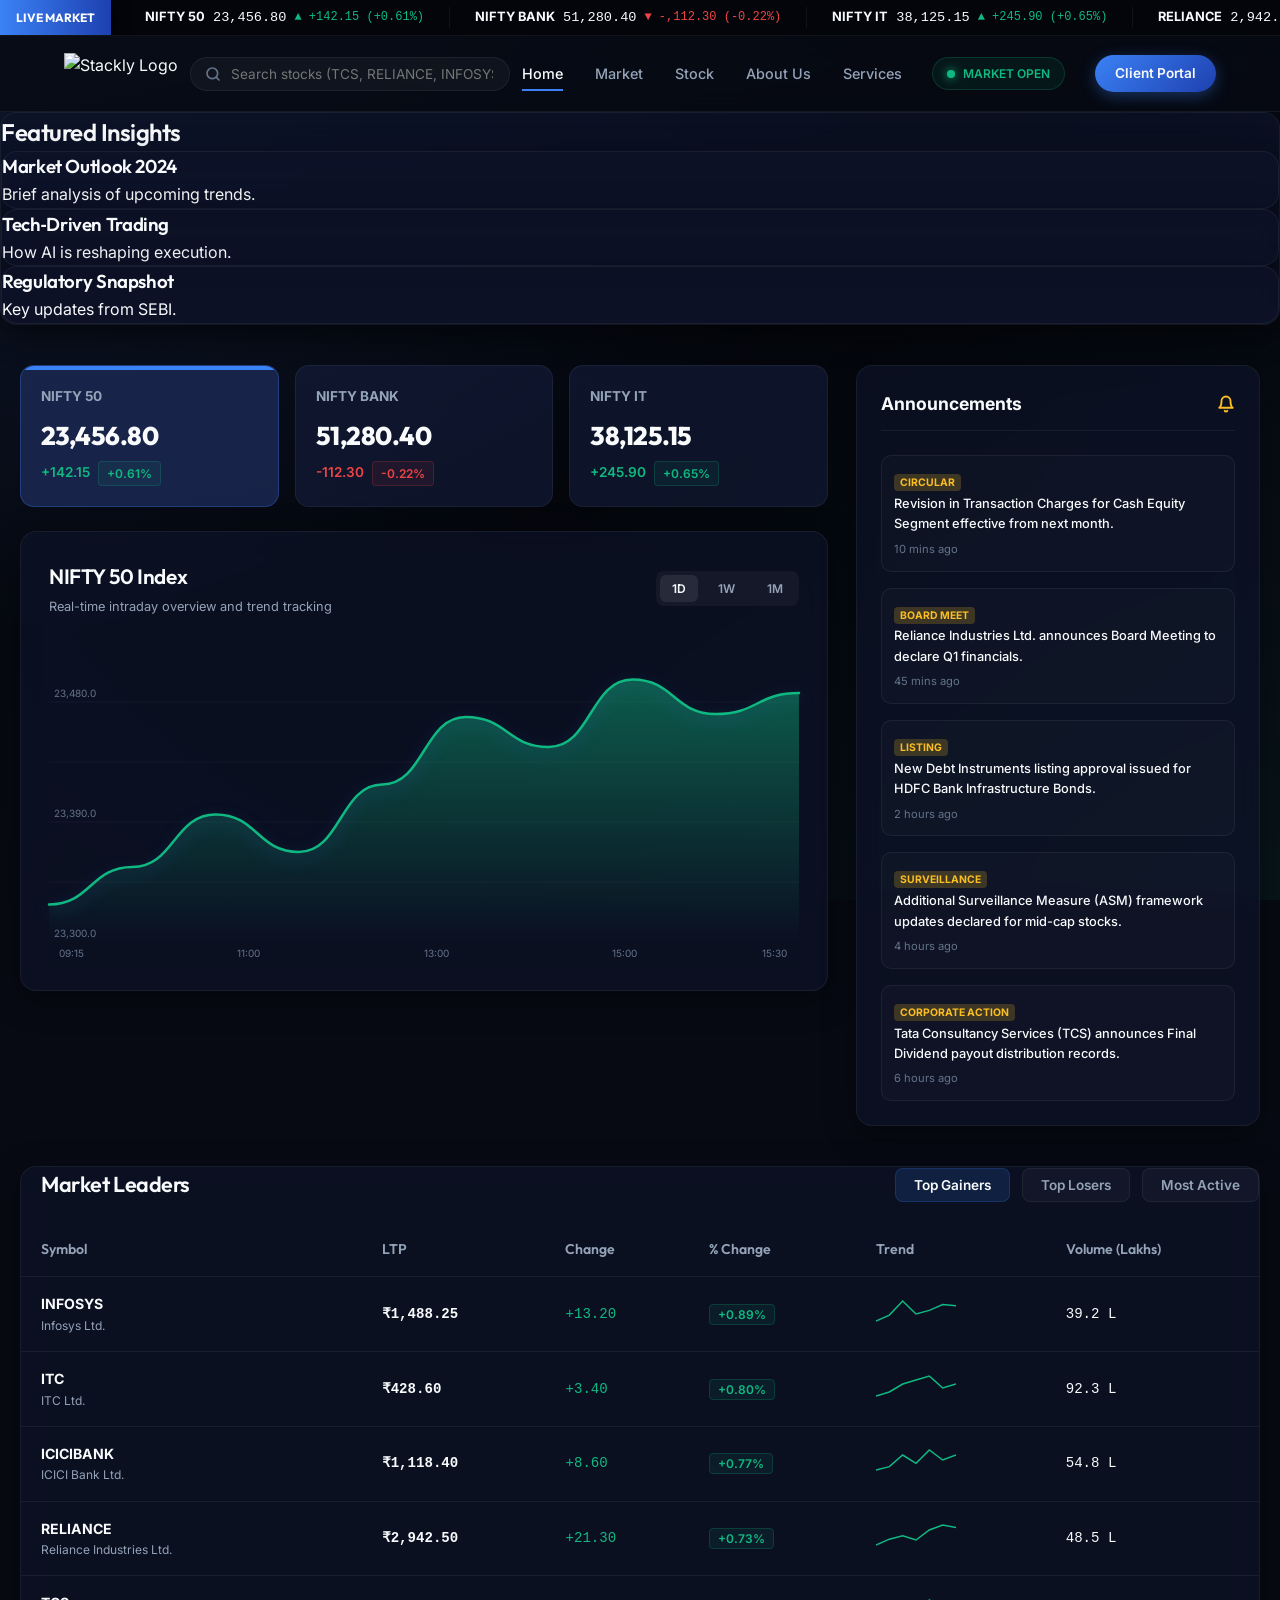
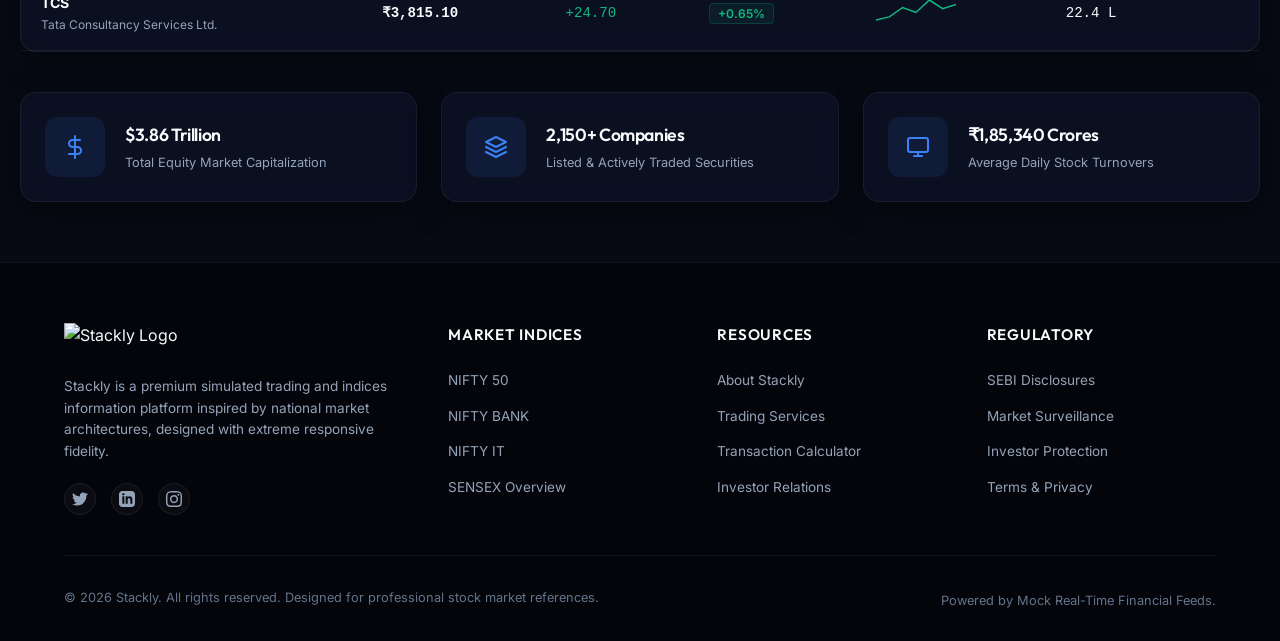
==== commit bda7b5b9: "Add files via upload" ====
--- a/index.html
+++ b/index.html
@@ -22,8 +22,8 @@
     <!-- 2. Header Navigation -->
     <header>
         <div class="logo-container">
-            <a href="index.html" class="logo-container">
-        <img src="images/logo.webp" alt="Stackly Logo" class="logo-img">
+            <a href="index.html">
+                <img src="images/logo.webp" alt="Stackly Logo" class="logo-img">
             </a>
         </div>
 
@@ -39,6 +39,8 @@
         <nav>
             <div class="nav-links">
                 <a href="index.html" class="active">Home</a>
+                <a href="market.html">Market</a>
+                 <a href="stock.html">Stock</a>
                 <a href="about.html">About Us</a>
                 <a href="services.html">Services</a>
             </div>
@@ -78,6 +80,7 @@
     <div class="mobile-nav" id="mobile-menu-drawer">
         <div class="mobile-nav-links">
             <a href="index.html" class="active">Home</a>
+            <a href="market.html">Market</a>
             <a href="about.html">About Us</a>
             <a href="services.html">Services</a>
             <a href="login.html">Client Portal</a>
@@ -331,16 +334,16 @@
     <footer>
         <div class="footer-grid">
             <div class="footer-info">
-                <h4 class="logo-text">STACK<span>LY</span></h4>
+                <img src="images/logo.webp" alt="Stackly Logo" class="footer-logo-img">
                 <p>Stackly is a premium simulated trading and indices information platform inspired by national market architectures, designed with extreme responsive fidelity.</p>
                 <div class="footer-social">
-                    <a href="#" class="social-icon">
+                    <a href="404.html" class="social-icon">
                         <svg width="16" height="16" fill="currentColor" viewBox="0 0 24 24"><path d="M24 4.557c-.883.392-1.832.656-2.828.775 1.017-.609 1.798-1.574 2.165-2.724-.951.564-2.005.974-3.127 1.195-.897-.957-2.178-1.555-3.594-1.555-3.179 0-5.515 2.966-4.797 6.045-4.091-.205-7.719-2.165-10.148-5.144-1.29 2.213-.669 5.108 1.523 6.574-.806-.026-1.566-.247-2.229-.616-.054 2.281 1.581 4.415 3.949 4.89-.693.188-1.452.232-2.224.084.626 1.956 2.444 3.379 4.6 3.419-2.07 1.623-4.678 2.348-7.29 2.04 2.179 1.397 4.768 2.212 7.548 2.212 9.142 0 14.307-7.721 13.995-14.646.962-.695 1.797-1.562 2.457-2.549z"/></svg>
                     </a>
-                    <a href="#" class="social-icon">
+                    <a href="404.html" class="social-icon">
                         <svg width="16" height="16" fill="currentColor" viewBox="0 0 24 24"><path d="M19 0h-14c-2.761 0-5 2.239-5 5v14c0 2.761 2.239 5 5 5h14c2.762 0 5-2.239 5-5v-14c0-2.761-2.238-5-5-5zm-11 19h-3v-11h3v11zm-1.5-12.268c-.966 0-1.75-.779-1.75-1.75s.784-1.75 1.75-1.75 1.75.779 1.75 1.75-.784 1.75-1.75 1.75zm13.5 12.268h-3v-5.604c0-3.368-4-3.113-4 0v5.604h-3v-11h3v1.765c1.396-2.586 7-2.777 7 2.476v6.759z"/></svg>
                     </a>
-                    <a href="#" class="social-icon">
+                    <a href="404.html" class="social-icon">
                         <svg width="16" height="16" fill="currentColor" viewBox="0 0 24 24"><path d="M12 2.163c3.204 0 3.584.012 4.85.07 3.252.148 4.771 1.691 4.919 4.919.058 1.265.069 1.645.069 4.849 0 3.205-.012 3.584-.069 4.849-.149 3.225-1.664 4.771-4.919 4.919-1.266.058-1.644.07-4.85.07-3.204 0-3.584-.012-4.849-.07-3.26-.149-4.771-1.699-4.919-4.92-.058-1.265-.07-1.644-.07-4.849 0-3.204.013-3.583.07-4.849.149-3.227 1.664-4.771 4.919-4.919 1.266-.057 1.645-.069 4.849-.069zm0-2c-3.259 0-3.667.014-4.947.072-4.358.2-6.78 2.618-6.98 6.98-.059 1.281-.073 1.689-.073 4.948 0 3.259.014 3.668.072 4.948.2 4.358 2.618 6.78 6.98 6.98 1.281.058 1.689.072 4.948.072 3.259 0 3.668-.014 4.948-.072 4.354-.2 6.782-2.618 6.979-6.98.059-1.28.073-1.689.073-4.948 0-3.259-.014-3.667-.072-4.947-.196-4.354-2.617-6.78-6.979-6.98-1.281-.059-1.69-.073-4.949-.073zm0 5.838c-3.403 0-6.162 2.759-6.162 6.162s2.759 6.163 6.162 6.163 6.162-2.759 6.162-6.163c0-3.403-2.759-6.162-6.162-6.162zm0 10.162c-2.209 0-4-1.79-4-4 0-2.209 1.791-4 4-4s4 1.791 4 4c0 2.21-1.791 4-4 4zm6.406-11.845c-.796 0-1.441.645-1.441 1.44s.645 1.44 1.441 1.44c.795 0 1.439-.645 1.439-1.44s-.644-1.44-1.439-1.44z"/></svg>
                     </a>
                 </div>
@@ -366,10 +369,10 @@
             <div class="footer-links">
                 <h5>Regulatory</h5>
                 <ul>
-                    <li><a href="#">SEBI Disclosures</a></li>
-                    <li><a href="#">Market Surveillance</a></li>
-                    <li><a href="#">Investor Protection</a></li>
-                    <li><a href="#">Terms & Privacy</a></li>
+                    <li><a href="404.html">SEBI Disclosures</a></li>
+                    <li><a href="404.html">Market Surveillance</a></li>
+                    <li><a href="404.html">Investor Protection</a></li>
+                    <li><a href="404.html">Terms & Privacy</a></li>
                 </ul>
             </div>
         </div>
--- a/css/style.css
+++ b/css/style.css
@@ -1740,3 +1740,701 @@
     30% { background-color: rgba(239, 68, 68, 0.25); }
     100% { background-color: transparent; }
 }
+
+/* ==========================================
+   12. LOGO SIZING & ALIGNMENT
+   ========================================== */
+.logo-container a {
+    display: flex;
+    align-items: center;
+}
+
+.logo-img {
+    height: 42px;
+    width: auto;
+    display: block;
+    object-fit: contain;
+    transition: var(--transition);
+}
+
+.logo-img:hover {
+    transform: scale(1.03);
+}
+
+.footer-logo-img {
+    height: 38px;
+    width: auto;
+    display: block;
+    margin-bottom: 15px;
+    transition: var(--transition);
+}
+
+.footer-logo-img:hover {
+    transform: scale(1.03);
+}
+
+/* ==========================================
+   13. REGISTER PAGE STYLES
+   ========================================== */
+.register-container {
+    min-height: calc(100vh - 112px);
+    display: flex;
+    align-items: center;
+    justify-content: center;
+    padding: 40px 20px;
+}
+
+.register-card {
+    width: 100%;
+    max-width: 550px;
+    padding: 40px 32px;
+}
+
+.register-header {
+    text-align: center;
+    margin-bottom: 30px;
+}
+
+.register-header h2 {
+    font-size: 2rem;
+    margin-bottom: 8px;
+}
+
+.register-header p {
+    font-size: 0.88rem;
+    color: var(--text-secondary);
+}
+
+.register-progress-container {
+    margin-bottom: 35px;
+    padding: 0 10px;
+}
+
+.register-progress-bar {
+    display: flex;
+    justify-content: space-between;
+    position: relative;
+}
+
+.register-progress-bar::before {
+    content: '';
+    position: absolute;
+    top: 50%;
+    left: 0;
+    right: 0;
+    height: 2px;
+    background: var(--border-color);
+    transform: translateY(-50%);
+    z-index: 1;
+}
+
+.register-progress-fill {
+    position: absolute;
+    top: 50%;
+    left: 0;
+    height: 2px;
+    background: var(--accent-blue);
+    transform: translateY(-50%);
+    transition: var(--transition);
+    z-index: 2;
+    width: 0%;
+}
+
+.register-step-dot {
+    width: 32px;
+    height: 32px;
+    border-radius: 50%;
+    background: var(--bg-deep);
+    border: 2px solid var(--border-color);
+    display: flex;
+    align-items: center;
+    justify-content: center;
+    font-size: 0.8rem;
+    font-weight: 700;
+    position: relative;
+    z-index: 3;
+    transition: var(--transition);
+    color: var(--text-muted);
+}
+
+.register-step-dot.active {
+    border-color: var(--accent-blue);
+    color: var(--accent-blue);
+    box-shadow: 0 0 10px var(--accent-blue-glow);
+}
+
+.register-step-dot.completed {
+    background: var(--accent-blue);
+    border-color: var(--accent-blue);
+    color: white;
+}
+
+.register-step-pane {
+    display: none;
+}
+
+.register-step-pane.active {
+    display: block;
+    animation: slideDown 0.3s ease;
+}
+
+.btn-nav-group {
+    display: flex;
+    gap: 15px;
+    margin-top: 30px;
+}
+
+.btn-prev {
+    flex: 1;
+    border: 1px solid var(--border-color);
+    padding: 12px;
+    border-radius: 8px;
+    font-weight: 600;
+    font-size: 0.9rem;
+    cursor: pointer;
+    text-align: center;
+    transition: var(--transition);
+}
+
+.btn-prev:hover {
+    background: rgba(255, 255, 255, 0.05);
+}
+
+/* ==========================================
+   14. 404 PAGE STYLES
+   ========================================== */
+.error-404-container {
+    min-height: calc(100vh - 200px);
+    display: flex;
+    flex-direction: column;
+    align-items: center;
+    justify-content: center;
+    padding: 60px 20px;
+    text-align: center;
+}
+
+.error-code {
+    font-size: 7.5rem;
+    font-weight: 800;
+    font-family: var(--font-heading);
+    background: linear-gradient(135deg, var(--accent-blue) 0%, var(--accent-gold) 100%);
+    -webkit-background-clip: text;
+    -webkit-text-fill-color: transparent;
+    line-height: 1;
+    margin-bottom: 10px;
+    letter-spacing: -0.05em;
+    filter: drop-shadow(0 0 20px rgba(59, 130, 246, 0.25));
+}
+
+.error-subtitle {
+    font-size: 1.8rem;
+    font-family: var(--font-heading);
+    margin-bottom: 20px;
+}
+
+.error-text {
+    color: var(--text-secondary);
+    max-width: 500px;
+    margin-bottom: 40px;
+}
+
+.error-graphic-svg {
+    width: 280px;
+    height: 180px;
+    margin-bottom: 40px;
+    overflow: visible;
+}
+
+.error-interactive-line {
+    fill: none;
+    stroke: var(--color-down);
+    stroke-width: 3;
+    stroke-dasharray: 6 6;
+    animation: crashStroke 2s infinite linear;
+}
+
+.error-grid-line {
+    stroke: rgba(255, 255, 255, 0.03);
+    stroke-width: 1.5;
+}
+
+.error-glow-filter {
+    filter: drop-shadow(0px 5px 8px rgba(239, 68, 68, 0.35));
+}
+
+@keyframes crashStroke {
+    to { stroke-dashoffset: -20; }
+}
+
+/* ==========================================
+   15. MARKET & HEATMAP STYLES
+   ========================================== */
+.advance-decline-card {
+    padding: 24px;
+    margin-bottom: 28px;
+}
+
+.ad-ratio-bar-wrapper {
+    margin-top: 15px;
+}
+
+.ad-ratio-label {
+    display: flex;
+    justify-content: space-between;
+    font-size: 0.85rem;
+    font-weight: 600;
+    margin-bottom: 8px;
+}
+
+.ad-ratio-bar {
+    height: 12px;
+    border-radius: 6px;
+    overflow: hidden;
+    display: flex;
+    background: var(--border-color);
+}
+
+.ad-ratio-advances {
+    background: var(--color-up);
+    height: 100%;
+    transition: width 0.8s cubic-bezier(0.4, 0, 0.2, 1);
+    box-shadow: 0 0 10px rgba(16, 185, 129, 0.4);
+}
+
+.ad-ratio-declines {
+    background: var(--color-down);
+    height: 100%;
+    transition: width 0.8s cubic-bezier(0.4, 0, 0.2, 1);
+    box-shadow: 0 0 10px rgba(239, 68, 68, 0.4);
+}
+
+.heatmap-grid {
+    display: grid;
+    grid-template-columns: repeat(5, 1fr);
+    gap: 16px;
+    margin-bottom: 28px;
+}
+
+.heatmap-card {
+    padding: 18px 16px;
+    text-align: center;
+    border-radius: 12px;
+    transition: var(--transition);
+}
+
+.heatmap-card.up {
+    background: rgba(16, 185, 129, 0.05);
+    border: 1px solid rgba(16, 185, 129, 0.15);
+}
+
+.heatmap-card.up:hover {
+    background: rgba(16, 185, 129, 0.1);
+    border-color: rgba(16, 185, 129, 0.3);
+    transform: translateY(-2px);
+}
+
+.heatmap-card.down {
+    background: rgba(239, 68, 68, 0.05);
+    border: 1px solid rgba(239, 68, 68, 0.15);
+}
+
+.heatmap-card.down:hover {
+    background: rgba(239, 68, 68, 0.1);
+    border-color: rgba(239, 68, 68, 0.3);
+    transform: translateY(-2px);
+}
+
+.heatmap-card h4 {
+    font-size: 0.85rem;
+    font-weight: 700;
+    color: var(--text-primary);
+}
+
+.heatmap-card .change {
+    font-size: 1.15rem;
+    font-weight: 800;
+    margin-top: 4px;
+    font-family: monospace;
+}
+
+/* ==========================================
+   16. STOCK DETAIL VIEW & TRADING CONSOLE
+   ========================================== */
+.stock-detail-layout {
+    display: grid;
+    grid-template-columns: 2fr 1fr;
+    gap: 28px;
+    margin-bottom: 40px;
+}
+
+.stock-trading-console {
+    padding: 24px;
+    height: fit-content;
+}
+
+.trade-options-tabs {
+    display: flex;
+    border-bottom: 1px solid var(--border-color);
+    margin-bottom: 20px;
+}
+
+.trade-tab-btn {
+    flex: 1;
+    padding: 10px;
+    text-align: center;
+    cursor: pointer;
+    font-weight: 600;
+    color: var(--text-secondary);
+    border-bottom: 2px solid transparent;
+    transition: var(--transition);
+}
+
+.trade-tab-btn.active {
+    color: var(--text-primary);
+    border-bottom-color: var(--accent-blue);
+}
+
+.trade-input-row {
+    margin-bottom: 20px;
+}
+
+.trade-input-row label {
+    display: block;
+    font-size: 0.85rem;
+    color: var(--text-secondary);
+    margin-bottom: 6px;
+    font-weight: 600;
+}
+
+.trade-input-wrapper {
+    position: relative;
+    display: flex;
+    align-items: center;
+}
+
+.trade-input {
+    width: 100%;
+    background: rgba(255, 255, 255, 0.03);
+    border: 1px solid var(--border-color);
+    border-radius: 8px;
+    padding: 12px 14px;
+    color: var(--text-primary);
+    font-size: 1rem;
+    font-weight: 700;
+    font-family: monospace;
+    transition: var(--transition);
+}
+
+.trade-input:focus {
+    border-color: var(--accent-blue);
+    background: rgba(255, 255, 255, 0.06);
+    box-shadow: 0 0 10px var(--accent-blue-glow);
+}
+
+.trade-total-value {
+    background: rgba(255, 255, 255, 0.01);
+    border-radius: 8px;
+    padding: 16px;
+    margin-bottom: 20px;
+    border: 1px solid var(--border-color);
+}
+
+.trade-total-row {
+    display: flex;
+    justify-content: space-between;
+    font-size: 0.85rem;
+    color: var(--text-secondary);
+    margin-bottom: 8px;
+}
+
+.trade-total-row:last-child {
+    margin-bottom: 0;
+    padding-top: 8px;
+    border-top: 1px solid var(--border-color);
+    font-weight: 700;
+    color: var(--text-primary);
+}
+
+.btn-execute {
+    width: 100%;
+    padding: 14px;
+    border-radius: 8px;
+    font-weight: 700;
+    font-size: 0.95rem;
+    cursor: pointer;
+    color: white;
+    transition: var(--transition);
+    text-align: center;
+    text-transform: uppercase;
+    letter-spacing: 0.05em;
+}
+
+.btn-execute.buy {
+    background: linear-gradient(135deg, var(--color-up) 0%, #047857 100%);
+    box-shadow: 0 4px 15px rgba(16, 185, 129, 0.3);
+}
+
+.btn-execute.buy:hover {
+    box-shadow: 0 6px 20px rgba(16, 185, 129, 0.5);
+    transform: translateY(-2px);
+}
+
+.btn-execute.sell {
+    background: linear-gradient(135deg, var(--color-down) 0%, #b91c1c 100%);
+    box-shadow: 0 4px 15px rgba(239, 68, 68, 0.3);
+}
+
+.btn-execute.sell:hover {
+    box-shadow: 0 6px 20px rgba(239, 68, 68, 0.5);
+    transform: translateY(-2px);
+}
+
+/* ==========================================
+   17. DASHBOARD PANELS (INVESTOR & CORPORATE)
+   ========================================== */
+.dashboard-stats {
+    display: grid;
+    grid-template-columns: repeat(4, 1fr);
+    gap: 20px;
+    margin-bottom: 28px;
+}
+
+.dashboard-stat-card {
+    padding: 24px 20px;
+    border-radius: 14px;
+    position: relative;
+    overflow: hidden;
+}
+
+.dashboard-stat-title {
+    font-size: 0.8rem;
+    color: var(--text-secondary);
+    font-weight: 600;
+    margin-bottom: 6px;
+    text-transform: uppercase;
+    letter-spacing: 0.03em;
+}
+
+.dashboard-stat-value {
+    font-size: 1.6rem;
+    font-weight: 800;
+    font-family: var(--font-heading);
+    letter-spacing: -0.01em;
+}
+
+.dashboard-stat-subtext {
+    font-size: 0.75rem;
+    margin-top: 6px;
+    font-weight: 500;
+    display: flex;
+    align-items: center;
+    gap: 4px;
+}
+
+.holdings-panel {
+    padding: 28px;
+    margin-bottom: 28px;
+}
+
+.holdings-header {
+    display: flex;
+    justify-content: space-between;
+    align-items: center;
+    margin-bottom: 20px;
+    border-bottom: 1px solid var(--border-color);
+    padding-bottom: 12px;
+}
+
+.dashboard-sidebar-grid {
+    display: grid;
+    grid-template-columns: 2fr 1fr;
+    gap: 28px;
+    margin-bottom: 40px;
+}
+
+.corporate-hero-panel {
+    padding: 30px;
+    background: linear-gradient(135deg, rgba(13, 20, 38, 0.6) 0%, rgba(59, 130, 246, 0.1) 100%);
+    border-radius: 16px;
+    border: 1px solid var(--border-highlight);
+    margin-bottom: 28px;
+    display: flex;
+    justify-content: space-between;
+    align-items: center;
+}
+
+.corporate-hero-info h2 {
+    font-size: 2rem;
+    margin-bottom: 6px;
+}
+
+.corporate-hero-info p {
+    color: var(--text-secondary);
+    font-size: 0.95rem;
+}
+
+.regulatory-panel {
+    padding: 28px;
+    margin-bottom: 28px;
+}
+
+.regulatory-form-wrapper {
+    margin-top: 20px;
+}
+
+.filing-input-group {
+    display: grid;
+    grid-template-columns: 1.2fr 1fr;
+    gap: 15px;
+    margin-bottom: 15px;
+}
+
+.filing-submit-btn {
+    background: linear-gradient(135deg, var(--accent-blue) 0%, #1e40af 100%);
+    padding: 12px 24px;
+    border-radius: 8px;
+    font-weight: 700;
+    font-size: 0.9rem;
+    cursor: pointer;
+    box-shadow: 0 4px 15px var(--accent-blue-glow);
+    transition: var(--transition);
+}
+
+.filing-submit-btn:hover {
+    transform: translateY(-1px);
+    box-shadow: 0 6px 20px rgba(59, 130, 246, 0.55);
+}
+
+.filing-list {
+    display: flex;
+    flex-direction: column;
+    gap: 14px;
+    margin-top: 20px;
+}
+
+.filing-item {
+    padding: 16px;
+    border-radius: 10px;
+    border: 1px solid var(--border-color);
+    background: rgba(255, 255, 255, 0.01);
+    display: flex;
+    justify-content: space-between;
+    align-items: center;
+    transition: var(--transition);
+}
+
+.filing-item:hover {
+    background: rgba(255, 255, 255, 0.03);
+    transform: translateX(3px);
+}
+
+.filing-status {
+    font-size: 0.7rem;
+    font-weight: 700;
+    padding: 3px 8px;
+    border-radius: 4px;
+    text-transform: uppercase;
+}
+
+.filing-status.verified {
+    background: var(--color-up-bg);
+    color: var(--color-up);
+    border: 1px solid rgba(16, 185, 129, 0.2);
+}
+
+.filing-status.pending {
+    background: var(--accent-gold-glow);
+    color: var(--accent-gold);
+    border: 1px solid rgba(251, 191, 36, 0.2);
+}
+
+.compliance-grid {
+    display: grid;
+    grid-template-columns: repeat(2, 1fr);
+    gap: 20px;
+    margin-bottom: 28px;
+}
+
+.shareholders-list {
+    display: flex;
+    flex-direction: column;
+    gap: 12px;
+}
+
+.shareholder-row {
+    display: flex;
+    justify-content: space-between;
+    align-items: center;
+    padding: 10px 0;
+    border-bottom: 1px solid var(--border-color);
+}
+
+.shareholder-row:last-child {
+    border-bottom: none;
+}
+
+.shareholder-bar-container {
+    flex: 1;
+    margin: 0 20px;
+    height: 8px;
+    background: rgba(255, 255, 255, 0.05);
+    border-radius: 4px;
+    overflow: hidden;
+}
+
+.shareholder-bar-fill {
+    height: 100%;
+    background: var(--accent-blue);
+    border-radius: 4px;
+}
+
+/* ==========================================
+   18. NEW MEDIA BREAKPOINTS & OVERRIDES
+   ========================================== */
+@media (max-width: 1024px) {
+    .stock-detail-layout, .dashboard-sidebar-grid {
+        grid-template-columns: 1fr;
+    }
+    .heatmap-grid {
+        grid-template-columns: repeat(3, 1fr);
+    }
+    .dashboard-stats {
+        grid-template-columns: repeat(2, 1fr);
+    }
+}
+
+@media (max-width: 768px) {
+    .heatmap-grid {
+        grid-template-columns: repeat(2, 1fr);
+    }
+    .compliance-grid {
+        grid-template-columns: 1fr;
+    }
+    .filing-input-group {
+        grid-template-columns: 1fr;
+    }
+    .corporate-hero-panel {
+        flex-direction: column;
+        align-items: flex-start;
+        gap: 15px;
+    }
+}
+
+@media (max-width: 480px) {
+    .heatmap-grid {
+        grid-template-columns: 1fr;
+    }
+    .dashboard-stats {
+        grid-template-columns: 1fr;
+    }
+    .error-code {
+        font-size: 5.5rem;
+    }
+    .error-subtitle {
+        font-size: 1.4rem;
+    }
+    .register-card {
+        padding: 24px 16px;
+    }
+}
+
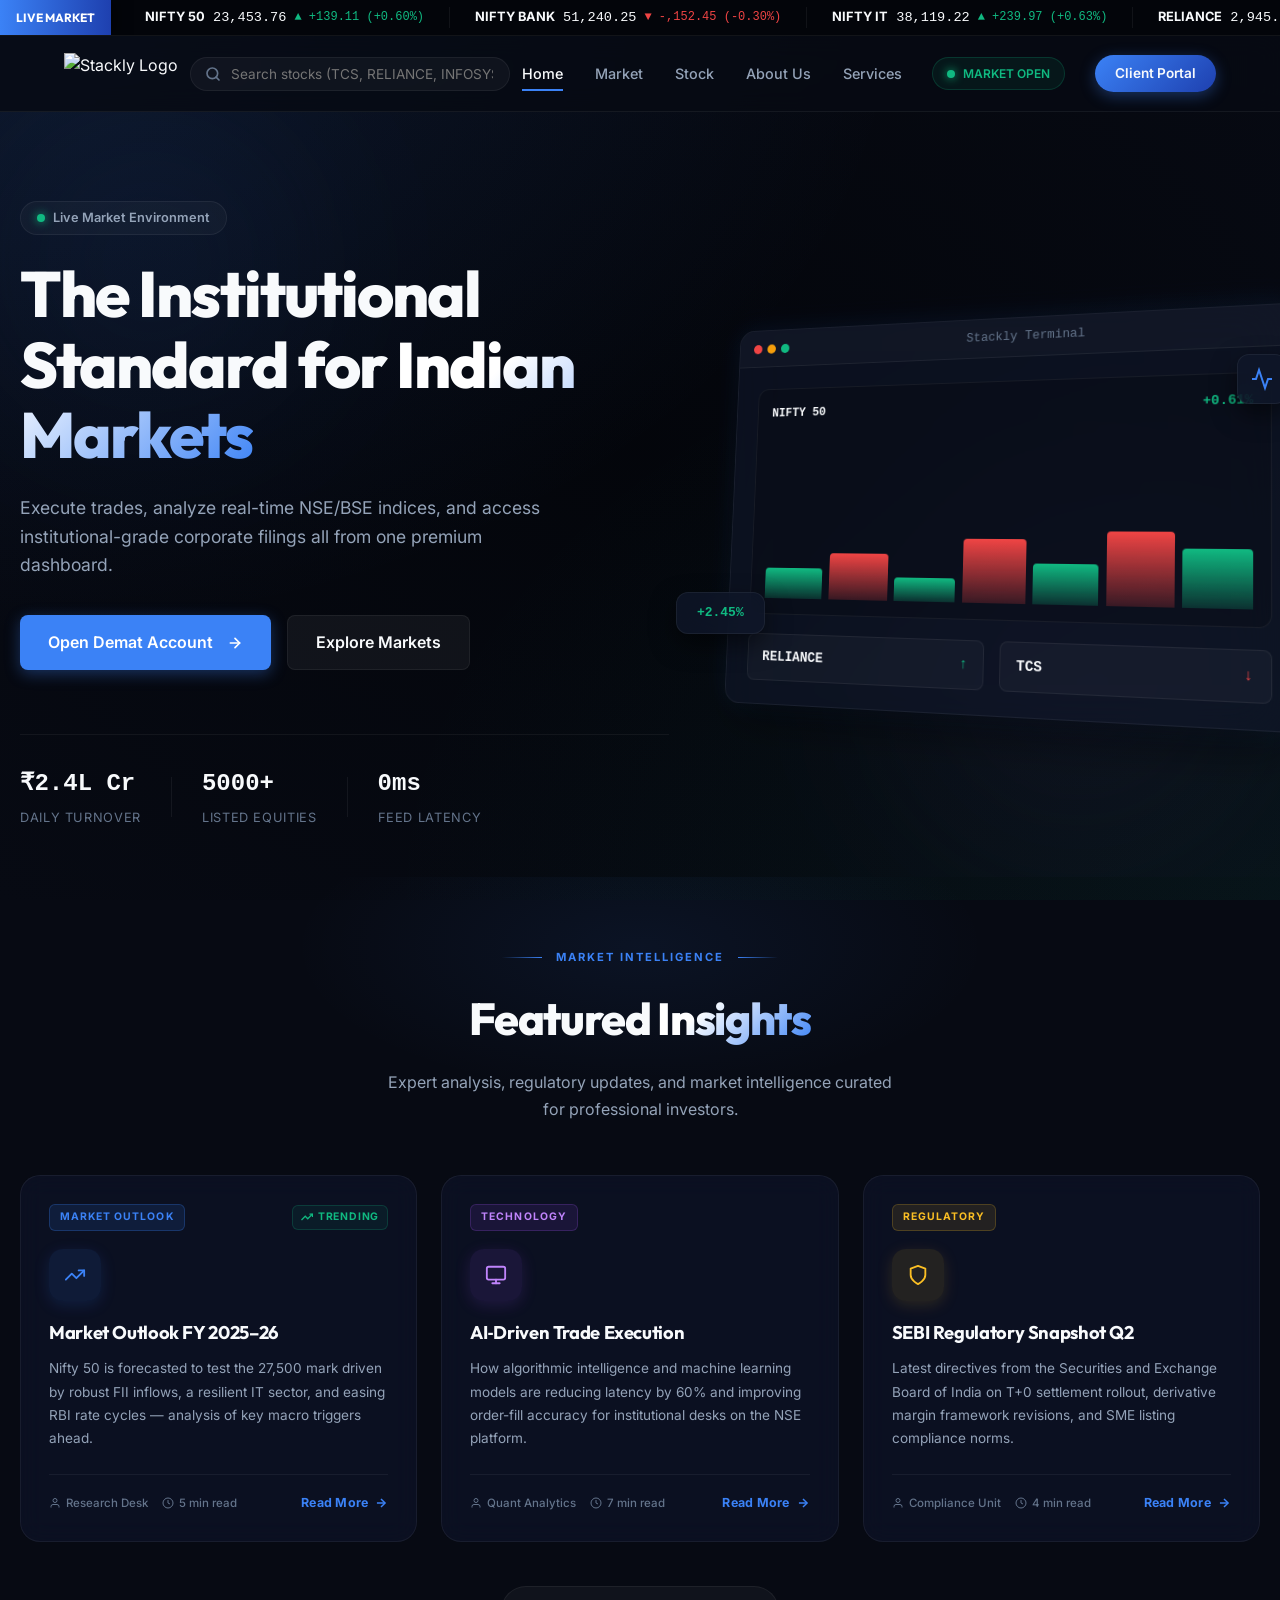
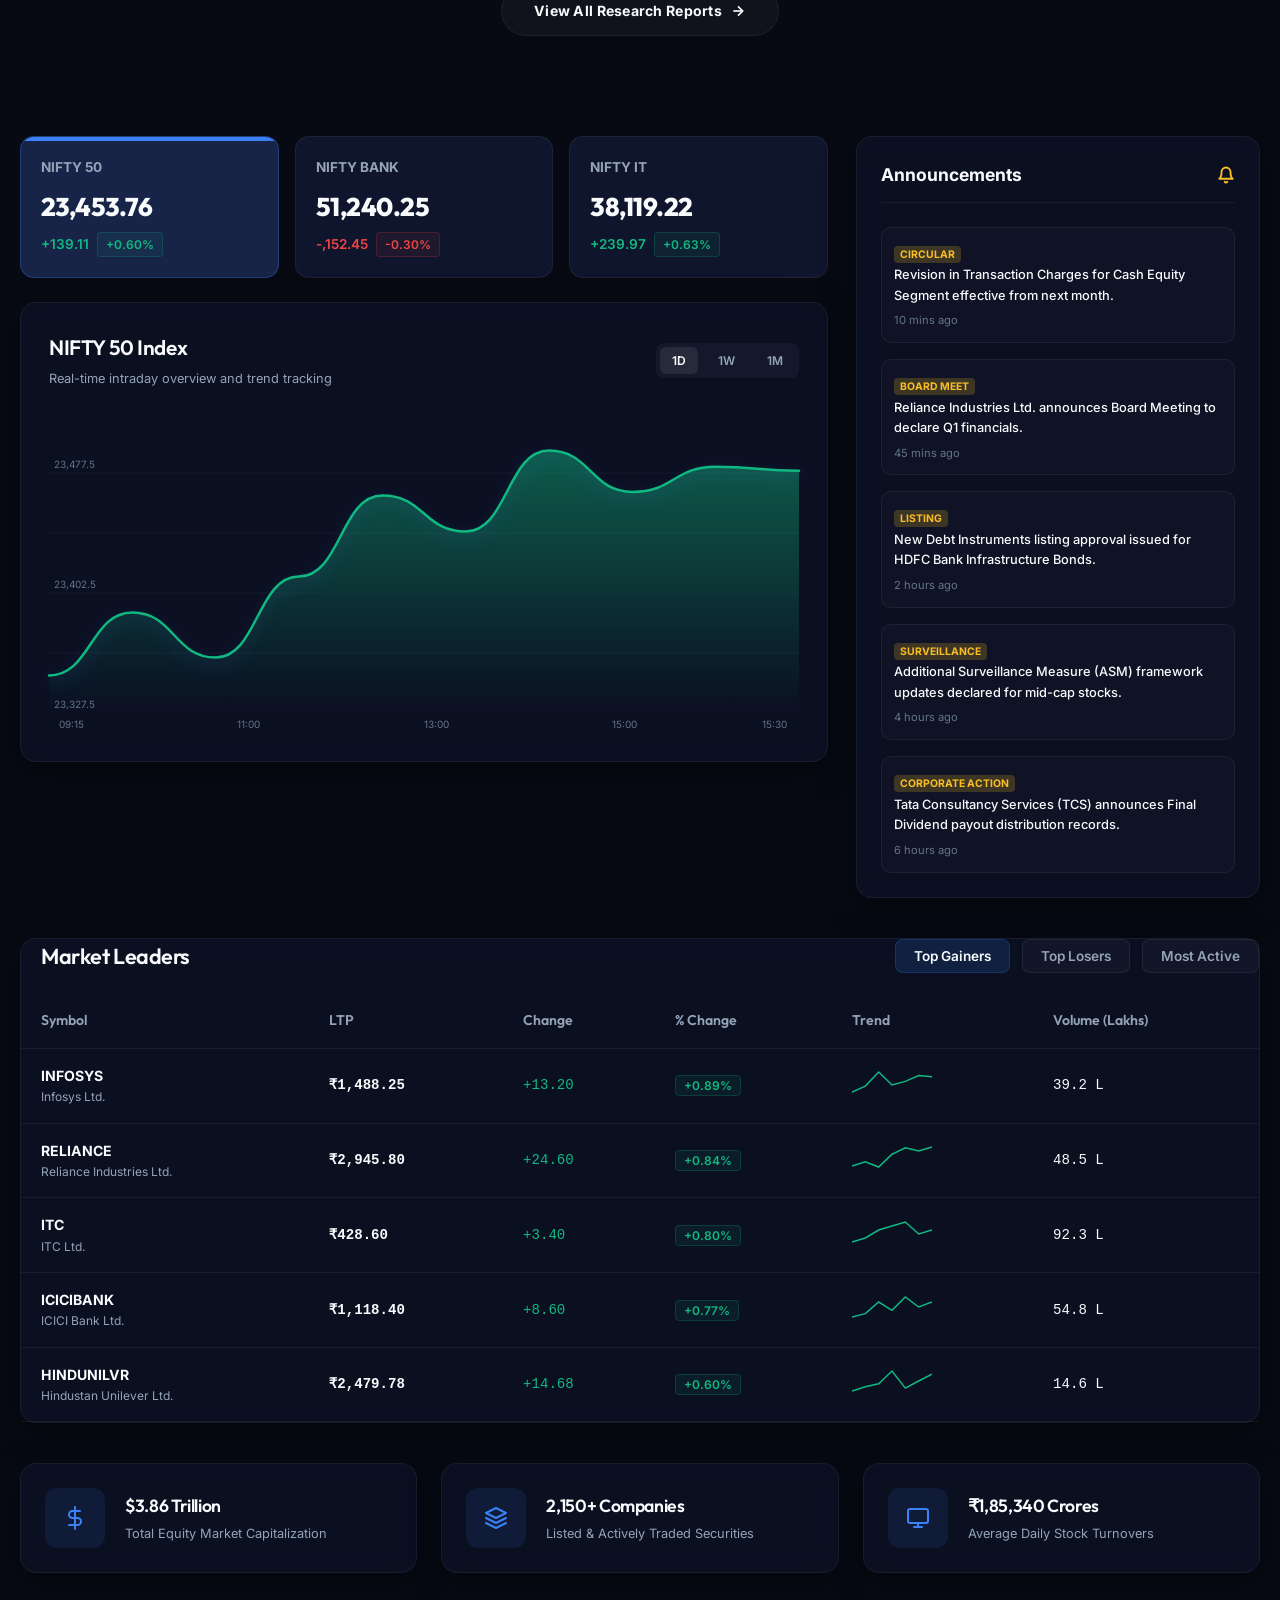
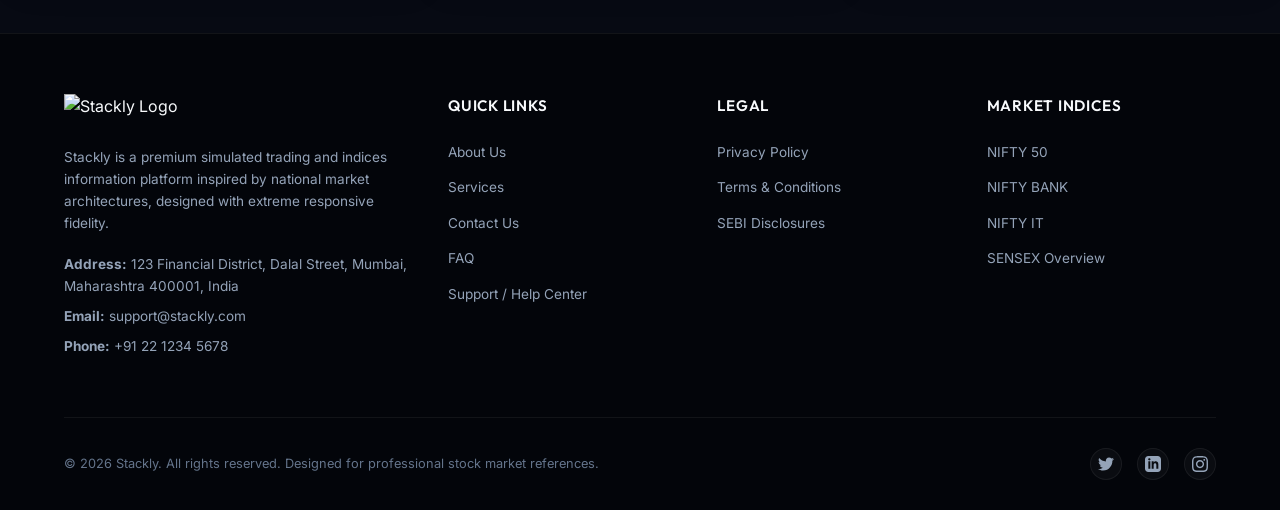
==== commit bbe22a9a: "Add files via upload" ====
--- a/index.html
+++ b/index.html
@@ -57,22 +57,209 @@
             <span></span>
         </div>
     </header>
+    <!-- Hero Section -->
+    <section class="hero-section">
+        <!-- Background Ambient Glow -->
+        <div class="hero-bg-glow hero-bg-glow-1"></div>
+        <div class="hero-bg-glow hero-bg-glow-2"></div>
+
+        <div class="hero-container">
+            <div class="hero-content">
+                <div class="hero-badge reveal-up" style="--delay: 0.1s;">
+                    <span class="pulse-dot"></span> Live Market Environment
+                </div>
+                <h1 class="hero-title reveal-up" style="--delay: 0.2s;">
+                    The Institutional Standard for <span class="text-gradient">Indian Markets</span>
+                </h1>
+                <p class="hero-description reveal-up" style="--delay: 0.3s;">
+                    Execute trades, analyze real-time NSE/BSE indices, and access institutional-grade corporate filings all from one premium dashboard.
+                </p>
+                <div class="hero-cta-group reveal-up" style="--delay: 0.4s;">
+                    <a href="register.html" class="btn-primary hero-btn">
+                        Open Demat Account
+                        <svg width="16" height="16" viewBox="0 0 24 24" fill="none" stroke="currentColor" stroke-width="2.5" stroke-linecap="round" stroke-linejoin="round" style="margin-left: 6px;"><line x1="5" y1="12" x2="19" y2="12"/><polyline points="12 5 19 12 12 19"/></svg>
+                    </a>
+                    <a href="market.html" class="btn-secondary hero-btn">
+                        Explore Markets
+                    </a>
+                </div>
+                
+                <div class="hero-stats reveal-up" style="--delay: 0.5s;">
+                    <div class="hero-stat">
+                        <div class="hero-stat-value">₹2.4L Cr</div>
+                        <div class="hero-stat-label">Daily Turnover</div>
+                    </div>
+                    <div class="hero-stat-divider"></div>
+                    <div class="hero-stat">
+                        <div class="hero-stat-value">5000+</div>
+                        <div class="hero-stat-label">Listed Equities</div>
+                    </div>
+                    <div class="hero-stat-divider"></div>
+                    <div class="hero-stat">
+                        <div class="hero-stat-value">0ms</div>
+                        <div class="hero-stat-label">Feed Latency</div>
+                    </div>
+                </div>
+            </div>
+            
+            <div class="hero-visual reveal-up" style="--delay: 0.3s;">
+                <!-- Decorative animated dashboard UI -->
+                <div class="hero-dashboard-mockup glass-panel float-complex">
+                    <div class="mockup-header">
+                        <div class="mockup-dots"><span></span><span></span><span></span></div>
+                        <div class="mockup-title">Stackly Terminal</div>
+                    </div>
+                    <div class="mockup-body">
+                        <!-- Chart Mockup -->
+                        <div class="mockup-chart-area">
+                            <div class="mockup-chart-header">
+                                <div>NIFTY 50</div>
+                                <div class="text-up">+0.61%</div>
+                            </div>
+                            <div class="mockup-chart-bars">
+                                <div class="bar bar-1"></div>
+                                <div class="bar bar-2"></div>
+                                <div class="bar bar-3"></div>
+                                <div class="bar bar-4"></div>
+                                <div class="bar bar-5"></div>
+                                <div class="bar bar-6"></div>
+                                <div class="bar bar-7"></div>
+                            </div>
+                        </div>
+                        <!-- Mini cards -->
+                        <div class="mockup-cards">
+                            <div class="mockup-mini-card">
+                                <div>RELIANCE</div>
+                                <div class="text-up">↑</div>
+                            </div>
+                            <div class="mockup-mini-card">
+                                <div>TCS</div>
+                                <div class="text-down">↓</div>
+                            </div>
+                        </div>
+                    </div>
+                </div>
+                
+                <!-- Floating decorative elements -->
+                <div class="hero-float-element float-element-1 glass-panel float-simple" style="animation-delay: -1s;">
+                    <svg width="24" height="24" viewBox="0 0 24 24" fill="none" stroke="var(--accent-blue)" stroke-width="2"><path d="M22 12h-4l-3 9L9 3l-3 9H2"/></svg>
+                </div>
+                <div class="hero-float-element float-element-2 glass-panel float-simple">
+                    <div class="text-up" style="font-weight: 800;">+2.45%</div>
+                </div>
+            </div>
+        </div>
+    </section>
+
     <!-- Featured Insights Section -->
-    <section class="insights-section glass-panel animate-on-scroll" id="insights-anchor">
-      <h2 class="section-title">Featured Insights</h2>
+    <section class="insights-section" id="insights-anchor">
+      <div class="insights-header reveal-up">
+        <div class="insights-eyebrow">
+          <span class="insights-eyebrow-line"></span>
+          <span>Market Intelligence</span>
+          <span class="insights-eyebrow-line"></span>
+        </div>
+        <h2 class="insights-title">Featured <span class="text-gradient">Insights</span></h2>
+        <p class="insights-subtitle">Expert analysis, regulatory updates, and market intelligence curated for professional investors.</p>
+      </div>
+
       <div class="insights-grid">
-        <div class="insight-card glass-panel">
-          <h3>Market Outlook 2024</h3>
-          <p>Brief analysis of upcoming trends.</p>
-        </div>
-        <div class="insight-card glass-panel">
-          <h3>Tech‑Driven Trading</h3>
-          <p>How AI is reshaping execution.</p>
-        </div>
-        <div class="insight-card glass-panel">
-          <h3>Regulatory Snapshot</h3>
-          <p>Key updates from SEBI.</p>
-        </div>
+
+        <!-- Card 1 -->
+        <article class="insight-card reveal-up" style="--delay: 0.1s;">
+          <div class="insight-card-top">
+            <span class="insight-badge insight-badge--market">Market Outlook</span>
+            <span class="insight-trending">
+              <svg width="12" height="12" viewBox="0 0 24 24" fill="none" stroke="currentColor" stroke-width="2.5"><polyline points="23 6 13.5 15.5 8.5 10.5 1 18"/><polyline points="17 6 23 6 23 12"/></svg>
+              Trending
+            </span>
+          </div>
+          <div class="insight-icon-wrap insight-icon-wrap--blue">
+            <svg width="22" height="22" viewBox="0 0 24 24" fill="none" stroke="currentColor" stroke-width="2" stroke-linecap="round" stroke-linejoin="round"><polyline points="22 7 13.5 15.5 8.5 10.5 2 17"/><polyline points="16 7 22 7 22 13"/></svg>
+          </div>
+          <h3 class="insight-card-title">Market Outlook FY 2025–26</h3>
+          <p class="insight-card-desc">Nifty 50 is forecasted to test the 27,500 mark driven by robust FII inflows, a resilient IT sector, and easing RBI rate cycles — analysis of key macro triggers ahead.</p>
+          <div class="insight-card-footer">
+            <div class="insight-meta">
+              <span class="insight-author">
+                <svg width="12" height="12" viewBox="0 0 24 24" fill="none" stroke="currentColor" stroke-width="2"><path d="M20 21v-2a4 4 0 0 0-4-4H8a4 4 0 0 0-4 4v2"/><circle cx="12" cy="7" r="4"/></svg>
+                Research Desk
+              </span>
+              <span class="insight-read-time">
+                <svg width="12" height="12" viewBox="0 0 24 24" fill="none" stroke="currentColor" stroke-width="2"><circle cx="12" cy="12" r="10"/><polyline points="12 6 12 12 16 14"/></svg>
+                5 min read
+              </span>
+            </div>
+            <a href="404.html" class="insight-read-link">
+              Read More
+              <svg width="14" height="14" viewBox="0 0 24 24" fill="none" stroke="currentColor" stroke-width="2.5"><line x1="5" y1="12" x2="19" y2="12"/><polyline points="12 5 19 12 12 19"/></svg>
+            </a>
+          </div>
+        </article>
+
+        <!-- Card 2 -->
+        <article class="insight-card reveal-up" style="--delay: 0.2s;">
+          <div class="insight-card-top">
+            <span class="insight-badge insight-badge--tech">Technology</span>
+          </div>
+          <div class="insight-icon-wrap insight-icon-wrap--purple">
+            <svg width="22" height="22" viewBox="0 0 24 24" fill="none" stroke="currentColor" stroke-width="2" stroke-linecap="round" stroke-linejoin="round"><rect x="2" y="3" width="20" height="14" rx="2"/><line x1="8" y1="21" x2="16" y2="21"/><line x1="12" y1="17" x2="12" y2="21"/></svg>
+          </div>
+          <h3 class="insight-card-title">AI‑Driven Trade Execution</h3>
+          <p class="insight-card-desc">How algorithmic intelligence and machine learning models are reducing latency by 60% and improving order-fill accuracy for institutional desks on the NSE platform.</p>
+          <div class="insight-card-footer">
+            <div class="insight-meta">
+              <span class="insight-author">
+                <svg width="12" height="12" viewBox="0 0 24 24" fill="none" stroke="currentColor" stroke-width="2"><path d="M20 21v-2a4 4 0 0 0-4-4H8a4 4 0 0 0-4 4v2"/><circle cx="12" cy="7" r="4"/></svg>
+                Quant Analytics
+              </span>
+              <span class="insight-read-time">
+                <svg width="12" height="12" viewBox="0 0 24 24" fill="none" stroke="currentColor" stroke-width="2"><circle cx="12" cy="12" r="10"/><polyline points="12 6 12 12 16 14"/></svg>
+                7 min read
+              </span>
+            </div>
+            <a href="404.html" class="insight-read-link">
+              Read More
+              <svg width="14" height="14" viewBox="0 0 24 24" fill="none" stroke="currentColor" stroke-width="2.5"><line x1="5" y1="12" x2="19" y2="12"/><polyline points="12 5 19 12 12 19"/></svg>
+            </a>
+          </div>
+        </article>
+
+        <!-- Card 3 -->
+        <article class="insight-card reveal-up" style="--delay: 0.3s;">
+          <div class="insight-card-top">
+            <span class="insight-badge insight-badge--regulatory">Regulatory</span>
+          </div>
+          <div class="insight-icon-wrap insight-icon-wrap--gold">
+            <svg width="22" height="22" viewBox="0 0 24 24" fill="none" stroke="currentColor" stroke-width="2" stroke-linecap="round" stroke-linejoin="round"><path d="M12 22s8-4 8-10V5l-8-3-8 3v7c0 6 8 10 8 10z"/></svg>
+          </div>
+          <h3 class="insight-card-title">SEBI Regulatory Snapshot Q2</h3>
+          <p class="insight-card-desc">Latest directives from the Securities and Exchange Board of India on T+0 settlement rollout, derivative margin framework revisions, and SME listing compliance norms.</p>
+          <div class="insight-card-footer">
+            <div class="insight-meta">
+              <span class="insight-author">
+                <svg width="12" height="12" viewBox="0 0 24 24" fill="none" stroke="currentColor" stroke-width="2"><path d="M20 21v-2a4 4 0 0 0-4-4H8a4 4 0 0 0-4 4v2"/><circle cx="12" cy="7" r="4"/></svg>
+                Compliance Unit
+              </span>
+              <span class="insight-read-time">
+                <svg width="12" height="12" viewBox="0 0 24 24" fill="none" stroke="currentColor" stroke-width="2"><circle cx="12" cy="12" r="10"/><polyline points="12 6 12 12 16 14"/></svg>
+                4 min read
+              </span>
+            </div>
+            <a href="404.html" class="insight-read-link">
+              Read More
+              <svg width="14" height="14" viewBox="0 0 24 24" fill="none" stroke="currentColor" stroke-width="2.5"><line x1="5" y1="12" x2="19" y2="12"/><polyline points="12 5 19 12 12 19"/></svg>
+            </a>
+          </div>
+        </article>
+
+      </div>
+
+      <div class="insights-cta reveal-up" style="--delay: 0.4s;">
+        <a href="404.html" class="insights-view-all">
+          View All Research Reports
+          <svg width="16" height="16" viewBox="0 0 24 24" fill="none" stroke="currentColor" stroke-width="2.5"><line x1="5" y1="12" x2="19" y2="12"/><polyline points="12 5 19 12 12 19"/></svg>
+        </a>
       </div>
     </section>
 
@@ -336,17 +523,29 @@
             <div class="footer-info">
                 <img src="images/logo.webp" alt="Stackly Logo" class="footer-logo-img">
                 <p>Stackly is a premium simulated trading and indices information platform inspired by national market architectures, designed with extreme responsive fidelity.</p>
-                <div class="footer-social">
-                    <a href="404.html" class="social-icon">
-                        <svg width="16" height="16" fill="currentColor" viewBox="0 0 24 24"><path d="M24 4.557c-.883.392-1.832.656-2.828.775 1.017-.609 1.798-1.574 2.165-2.724-.951.564-2.005.974-3.127 1.195-.897-.957-2.178-1.555-3.594-1.555-3.179 0-5.515 2.966-4.797 6.045-4.091-.205-7.719-2.165-10.148-5.144-1.29 2.213-.669 5.108 1.523 6.574-.806-.026-1.566-.247-2.229-.616-.054 2.281 1.581 4.415 3.949 4.89-.693.188-1.452.232-2.224.084.626 1.956 2.444 3.379 4.6 3.419-2.07 1.623-4.678 2.348-7.29 2.04 2.179 1.397 4.768 2.212 7.548 2.212 9.142 0 14.307-7.721 13.995-14.646.962-.695 1.797-1.562 2.457-2.549z"/></svg>
-                    </a>
-                    <a href="404.html" class="social-icon">
-                        <svg width="16" height="16" fill="currentColor" viewBox="0 0 24 24"><path d="M19 0h-14c-2.761 0-5 2.239-5 5v14c0 2.761 2.239 5 5 5h14c2.762 0 5-2.239 5-5v-14c0-2.761-2.238-5-5-5zm-11 19h-3v-11h3v11zm-1.5-12.268c-.966 0-1.75-.779-1.75-1.75s.784-1.75 1.75-1.75 1.75.779 1.75 1.75-.784 1.75-1.75 1.75zm13.5 12.268h-3v-5.604c0-3.368-4-3.113-4 0v5.604h-3v-11h3v1.765c1.396-2.586 7-2.777 7 2.476v6.759z"/></svg>
-                    </a>
-                    <a href="404.html" class="social-icon">
-                        <svg width="16" height="16" fill="currentColor" viewBox="0 0 24 24"><path d="M12 2.163c3.204 0 3.584.012 4.85.07 3.252.148 4.771 1.691 4.919 4.919.058 1.265.069 1.645.069 4.849 0 3.205-.012 3.584-.069 4.849-.149 3.225-1.664 4.771-4.919 4.919-1.266.058-1.644.07-4.85.07-3.204 0-3.584-.012-4.849-.07-3.26-.149-4.771-1.699-4.919-4.92-.058-1.265-.07-1.644-.07-4.849 0-3.204.013-3.583.07-4.849.149-3.227 1.664-4.771 4.919-4.919 1.266-.057 1.645-.069 4.849-.069zm0-2c-3.259 0-3.667.014-4.947.072-4.358.2-6.78 2.618-6.98 6.98-.059 1.281-.073 1.689-.073 4.948 0 3.259.014 3.668.072 4.948.2 4.358 2.618 6.78 6.98 6.98 1.281.058 1.689.072 4.948.072 3.259 0 3.668-.014 4.948-.072 4.354-.2 6.782-2.618 6.979-6.98.059-1.28.073-1.689.073-4.948 0-3.259-.014-3.667-.072-4.947-.196-4.354-2.617-6.78-6.979-6.98-1.281-.059-1.69-.073-4.949-.073zm0 5.838c-3.403 0-6.162 2.759-6.162 6.162s2.759 6.163 6.162 6.163 6.162-2.759 6.162-6.163c0-3.403-2.759-6.162-6.162-6.162zm0 10.162c-2.209 0-4-1.79-4-4 0-2.209 1.791-4 4-4s4 1.791 4 4c0 2.21-1.791 4-4 4zm6.406-11.845c-.796 0-1.441.645-1.441 1.44s.645 1.44 1.441 1.44c.795 0 1.439-.645 1.439-1.44s-.644-1.44-1.439-1.44z"/></svg>
-                    </a>
-                </div>
+                <div class="footer-contact-details" style="margin-top: 20px; font-size: 0.85rem; color: var(--text-secondary);">
+                    <p style="margin-bottom: 8px;"><strong>Address:</strong> 123 Financial District, Dalal Street, Mumbai, Maharashtra 400001, India</p>
+                    <p style="margin-bottom: 8px;"><strong>Email:</strong> support@stackly.com</p>
+                    <p><strong>Phone:</strong> +91 22 1234 5678</p>
+                </div>
+            </div>
+            <div class="footer-links">
+                <h5>Quick Links</h5>
+                <ul>
+                    <li><a href="about.html">About Us</a></li>
+                    <li><a href="services.html">Services</a></li>
+                    <li><a href="404.html">Contact Us</a></li>
+                    <li><a href="404.html">FAQ</a></li>
+                    <li><a href="404.html">Support / Help Center</a></li>
+                </ul>
+            </div>
+            <div class="footer-links">
+                <h5>Legal</h5>
+                <ul>
+                    <li><a href="404.html">Privacy Policy</a></li>
+                    <li><a href="404.html">Terms & Conditions</a></li>
+                    <li><a href="404.html">SEBI Disclosures</a></li>
+                </ul>
             </div>
             <div class="footer-links">
                 <h5>Market Indices</h5>
@@ -357,31 +556,44 @@
                     <li><a href="#">SENSEX Overview</a></li>
                 </ul>
             </div>
-            <div class="footer-links">
-                <h5>Resources</h5>
-                <ul>
-                    <li><a href="about.html">About Stackly</a></li>
-                    <li><a href="services.html">Trading Services</a></li>
-                    <li><a href="services.html#calculator-anchor">Transaction Calculator</a></li>
-                    <li><a href="login.html">Investor Relations</a></li>
-                </ul>
-            </div>
-            <div class="footer-links">
-                <h5>Regulatory</h5>
-                <ul>
-                    <li><a href="404.html">SEBI Disclosures</a></li>
-                    <li><a href="404.html">Market Surveillance</a></li>
-                    <li><a href="404.html">Investor Protection</a></li>
-                    <li><a href="404.html">Terms & Privacy</a></li>
-                </ul>
-            </div>
         </div>
         <div class="footer-bottom">
-            <div>&copy; 2026 Stackly. All rights reserved. Designed for professional stock market references.</div>
-            <div style="margin-top: 5px;">Powered by Mock Real-Time Financial Feeds.</div>
+            <div class="footer-copyright">
+                <div>&copy; 2026 Stackly. All rights reserved. Designed for professional stock market references.</div>
+                
+            </div>
+            <div class="footer-social">
+                <a href="404.html" class="social-icon">
+                    <svg width="16" height="16" fill="currentColor" viewBox="0 0 24 24"><path d="M24 4.557c-.883.392-1.832.656-2.828.775 1.017-.609 1.798-1.574 2.165-2.724-.951.564-2.005.974-3.127 1.195-.897-.957-2.178-1.555-3.594-1.555-3.179 0-5.515 2.966-4.797 6.045-4.091-.205-7.719-2.165-10.148-5.144-1.29 2.213-.669 5.108 1.523 6.574-.806-.026-1.566-.247-2.229-.616-.054 2.281 1.581 4.415 3.949 4.89-.693.188-1.452.232-2.224.084.626 1.956 2.444 3.379 4.6 3.419-2.07 1.623-4.678 2.348-7.29 2.04 2.179 1.397 4.768 2.212 7.548 2.212 9.142 0 14.307-7.721 13.995-14.646.962-.695 1.797-1.562 2.457-2.549z"/></svg>
+                </a>
+                <a href="404.html" class="social-icon">
+                    <svg width="16" height="16" fill="currentColor" viewBox="0 0 24 24"><path d="M19 0h-14c-2.761 0-5 2.239-5 5v14c0 2.761 2.239 5 5 5h14c2.762 0 5-2.239 5-5v-14c0-2.761-2.238-5-5-5zm-11 19h-3v-11h3v11zm-1.5-12.268c-.966 0-1.75-.779-1.75-1.75s.784-1.75 1.75-1.75 1.75.779 1.75 1.75-.784 1.75-1.75 1.75zm13.5 12.268h-3v-5.604c0-3.368-4-3.113-4 0v5.604h-3v-11h3v1.765c1.396-2.586 7-2.777 7 2.476v6.759z"/></svg>
+                </a>
+                <a href="404.html" class="social-icon">
+                    <svg width="16" height="16" fill="currentColor" viewBox="0 0 24 24"><path d="M12 2.163c3.204 0 3.584.012 4.85.07 3.252.148 4.771 1.691 4.919 4.919.058 1.265.069 1.645.069 4.849 0 3.205-.012 3.584-.069 4.849-.149 3.225-1.664 4.771-4.919 4.919-1.266.058-1.644.07-4.85.07-3.204 0-3.584-.012-4.849-.07-3.26-.149-4.771-1.699-4.919-4.92-.058-1.265-.07-1.644-.07-4.849 0-3.204 .013-3.583.07-4.849.149-3.227 1.664-4.771 4.919-4.919 1.266-.057 1.645-.069 4.849-.069zm0-2c-3.259 0-3.667.014-4.947.072-4.358.2-6.78 2.618-6.98 6.98-.059 1.281-.073 1.689-.073 4.948 0 3.259.014 3.668.072 4.948.2 4.358 2.618 6.78 6.98 6.98 1.281.058 1.689.072 4.948.072 3.259 0 3.668-.014 4.948-.072 4.354-.2 6.782-2.618 6.979-6.98.059-1.28.073-1.689.073-4.948 0-3.259-.014-3.667-.072-4.947-.196-4.354-2.617-6.78-6.979-6.98-1.281-.059-1.69-.073-4.949-.073zm0 5.838c-3.403 0-6.162 2.759-6.162 6.162s2.759 6.163 6.162 6.163 6.162-2.759 6.162-6.163c0-3.403-2.759-6.162-6.162-6.162zm0 10.162c-2.209 0-4-1.79-4-4 0-2.209 1.791-4 4-4s4 1.791 4 4c0 2.21-1.791 4-4 4zm6.406-11.845c-.796 0-1.441.645-1.441 1.44s.645 1.44 1.441 1.44c.795 0 1.439-.645 1.439-1.44s-.644-1.44-1.439-1.44z"/></svg>
+                </a>
+            </div>
         </div>
     </footer>
 
     <script src="js/script.js"></script>
+
+    <!-- Scroll-Reveal Observer for Featured Insights -->
+    <script>
+        (function () {
+            const observer = new IntersectionObserver(function (entries) {
+                entries.forEach(function (entry) {
+                    if (entry.isIntersecting) {
+                        entry.target.classList.add('is-visible');
+                        observer.unobserve(entry.target);
+                    }
+                });
+            }, { threshold: 0.15 });
+
+            document.querySelectorAll('.reveal-up').forEach(function (el) {
+                observer.observe(el);
+            });
+        })();
+    </script>
 </body>
 </html>
--- a/css/style.css
+++ b/css/style.css
@@ -2389,6 +2389,715 @@
 }
 
 /* ==========================================
+   19. FEATURED INSIGHTS SECTION
+   ========================================== */
+
+/* ---- Scroll-reveal animation base ---- */
+.reveal-up {
+    opacity: 0;
+    transform: translateY(36px);
+    transition: opacity 0.65s cubic-bezier(0.22, 1, 0.36, 1),
+                transform 0.65s cubic-bezier(0.22, 1, 0.36, 1);
+    transition-delay: var(--delay, 0s);
+}
+.reveal-up.is-visible {
+    opacity: 1;
+    transform: translateY(0);
+}
+
+/* ==========================================
+   19. HERO SECTION
+   ========================================== */
+.hero-section {
+    position: relative;
+    max-width: 1300px;
+    margin: 0 auto;
+    padding: 80px 20px 40px;
+    display: flex;
+    align-items: center;
+    min-height: 85vh;
+    overflow: hidden;
+}
+
+.hero-bg-glow {
+    position: absolute;
+    border-radius: 50%;
+    filter: blur(80px);
+    opacity: 0.4;
+    z-index: 0;
+    pointer-events: none;
+}
+
+.hero-bg-glow-1 {
+    width: 500px;
+    height: 500px;
+    background: radial-gradient(circle, rgba(59, 130, 246, 0.2) 0%, transparent 70%);
+    top: -100px;
+    left: -100px;
+}
+
+.hero-bg-glow-2 {
+    width: 600px;
+    height: 600px;
+    background: radial-gradient(circle, rgba(168, 85, 247, 0.15) 0%, transparent 70%);
+    bottom: -100px;
+    right: -100px;
+}
+
+.hero-container {
+    display: grid;
+    grid-template-columns: 1.1fr 0.9fr;
+    gap: 60px;
+    align-items: center;
+    position: relative;
+    z-index: 1;
+    width: 100%;
+}
+
+.hero-content {
+    display: flex;
+    flex-direction: column;
+    gap: 24px;
+}
+
+.hero-badge {
+    display: inline-flex;
+    align-items: center;
+    gap: 8px;
+    background: rgba(255, 255, 255, 0.03);
+    border: 1px solid var(--border-color);
+    padding: 6px 16px;
+    border-radius: 100px;
+    font-size: 0.8rem;
+    font-weight: 600;
+    color: var(--text-secondary);
+    width: fit-content;
+}
+
+.pulse-dot {
+    width: 8px;
+    height: 8px;
+    background-color: var(--color-up);
+    border-radius: 50%;
+    box-shadow: 0 0 10px var(--color-up);
+    animation: pulse 2s infinite;
+}
+
+@keyframes pulse {
+    0% { box-shadow: 0 0 0 0 rgba(16, 185, 129, 0.4); }
+    70% { box-shadow: 0 0 0 10px rgba(16, 185, 129, 0); }
+    100% { box-shadow: 0 0 0 0 rgba(16, 185, 129, 0); }
+}
+
+.hero-title {
+    font-size: clamp(2.5rem, 5vw, 4.2rem);
+    font-family: var(--font-heading);
+    font-weight: 800;
+    line-height: 1.1;
+    letter-spacing: -0.03em;
+}
+
+.hero-description {
+    font-size: 1.1rem;
+    color: var(--text-secondary);
+    line-height: 1.6;
+    max-width: 540px;
+}
+
+.hero-cta-group {
+    display: flex;
+    gap: 16px;
+    margin-top: 12px;
+}
+
+.hero-btn {
+    padding: 14px 28px;
+    font-size: 1rem;
+    font-weight: 600;
+    border-radius: 8px;
+    display: inline-flex;
+    align-items: center;
+    gap: 8px;
+    transition: var(--transition);
+    text-decoration: none;
+    cursor: pointer;
+}
+
+.hero-btn.btn-primary {
+    background: var(--accent-blue);
+    color: #fff;
+    box-shadow: 0 4px 15px var(--accent-blue-glow);
+    border: none;
+}
+
+.hero-btn.btn-primary:hover {
+    background: #2563eb;
+    transform: translateY(-2px);
+    box-shadow: 0 8px 25px var(--accent-blue-glow);
+}
+
+.hero-btn.btn-secondary {
+    background: rgba(255, 255, 255, 0.05);
+    color: var(--text-primary);
+    border: 1px solid var(--border-color);
+}
+
+.hero-btn.btn-secondary:hover {
+    background: rgba(255, 255, 255, 0.08);
+    border-color: var(--text-secondary);
+}
+
+.hero-stats {
+    display: flex;
+    align-items: center;
+    gap: 30px;
+    margin-top: 40px;
+    padding-top: 30px;
+    border-top: 1px solid rgba(255, 255, 255, 0.05);
+}
+
+.hero-stat-value {
+    font-size: 1.5rem;
+    font-family: monospace;
+    font-weight: 800;
+    color: var(--text-primary);
+    margin-bottom: 4px;
+}
+
+.hero-stat-label {
+    font-size: 0.8rem;
+    color: var(--text-muted);
+    text-transform: uppercase;
+    letter-spacing: 0.05em;
+}
+
+.hero-stat-divider {
+    width: 1px;
+    height: 40px;
+    background: var(--border-color);
+}
+
+.hero-visual {
+    position: relative;
+    width: 100%;
+    height: 400px;
+    perspective: 1000px;
+}
+
+.hero-dashboard-mockup {
+    position: absolute;
+    top: 50%;
+    left: 50%;
+    width: 110%;
+    height: 100%;
+    transform: translate(-50%, -50%) rotateY(-15deg) rotateX(5deg);
+    border-radius: 16px;
+    background: rgba(15, 23, 42, 0.6);
+    border: 1px solid var(--border-color);
+    box-shadow: 0 25px 50px -12px rgba(0, 0, 0, 0.5), 0 0 30px rgba(59, 130, 246, 0.1);
+    backdrop-filter: blur(20px);
+    display: flex;
+    flex-direction: column;
+    overflow: hidden;
+}
+
+.mockup-header {
+    height: 40px;
+    border-bottom: 1px solid var(--border-color);
+    background: rgba(255, 255, 255, 0.02);
+    display: flex;
+    align-items: center;
+    padding: 0 16px;
+    gap: 12px;
+}
+
+.mockup-dots {
+    display: flex;
+    gap: 6px;
+}
+
+.mockup-dots span {
+    width: 10px;
+    height: 10px;
+    border-radius: 50%;
+    background: var(--border-color);
+}
+
+.mockup-dots span:nth-child(1) { background: #ef4444; }
+.mockup-dots span:nth-child(2) { background: #f59e0b; }
+.mockup-dots span:nth-child(3) { background: #10b981; }
+
+.mockup-title {
+    font-size: 0.8rem;
+    color: var(--text-muted);
+    flex: 1;
+    text-align: center;
+    font-family: monospace;
+}
+
+.mockup-body {
+    padding: 24px;
+    flex: 1;
+    display: flex;
+    flex-direction: column;
+    gap: 20px;
+}
+
+.mockup-chart-area {
+    background: rgba(0, 0, 0, 0.2);
+    border: 1px solid var(--border-color);
+    border-radius: 12px;
+    flex: 1;
+    padding: 16px;
+    display: flex;
+    flex-direction: column;
+}
+
+.mockup-chart-header {
+    display: flex;
+    justify-content: space-between;
+    font-family: monospace;
+    font-weight: 700;
+    margin-bottom: auto;
+}
+
+.mockup-chart-bars {
+    display: flex;
+    align-items: flex-end;
+    gap: 8px;
+    height: 80px;
+    margin-top: 20px;
+}
+
+.mockup-chart-bars .bar {
+    flex: 1;
+    background: linear-gradient(to top, rgba(16, 185, 129, 0.2), var(--color-up));
+    border-radius: 4px 4px 0 0;
+    animation: barGrow 2s ease-out forwards;
+    transform-origin: bottom;
+}
+
+.mockup-chart-bars .bar:nth-child(even) {
+    background: linear-gradient(to top, rgba(239, 68, 68, 0.2), var(--color-down));
+}
+
+@keyframes barGrow {
+    0% { transform: scaleY(0); }
+    100% { transform: scaleY(1); }
+}
+
+.bar-1 { height: 40%; animation-delay: 0.1s; }
+.bar-2 { height: 60%; animation-delay: 0.2s; }
+.bar-3 { height: 30%; animation-delay: 0.3s; }
+.bar-4 { height: 80%; animation-delay: 0.4s; }
+.bar-5 { height: 50%; animation-delay: 0.5s; }
+.bar-6 { height: 90%; animation-delay: 0.6s; }
+.bar-7 { height: 70%; animation-delay: 0.7s; }
+
+.mockup-cards {
+    display: grid;
+    grid-template-columns: 1fr 1fr;
+    gap: 16px;
+}
+
+.mockup-mini-card {
+    background: rgba(255, 255, 255, 0.03);
+    border: 1px solid var(--border-color);
+    border-radius: 8px;
+    padding: 12px 16px;
+    display: flex;
+    justify-content: space-between;
+    font-family: monospace;
+    font-size: 0.9rem;
+    font-weight: 700;
+}
+
+.hero-float-element {
+    position: absolute;
+    border: 1px solid var(--border-color);
+    background: rgba(15, 23, 42, 0.8);
+    backdrop-filter: blur(12px);
+    border-radius: 12px;
+    display: flex;
+    align-items: center;
+    justify-content: center;
+    box-shadow: 0 10px 25px rgba(0,0,0,0.5);
+    z-index: 2;
+}
+
+.float-element-1 {
+    width: 50px;
+    height: 50px;
+    top: 10%;
+    right: -5%;
+}
+
+.float-element-2 {
+    padding: 10px 20px;
+    bottom: 20%;
+    left: -10%;
+    font-family: monospace;
+}
+
+.float-complex {
+    animation: floatComplex 6s ease-in-out infinite;
+}
+
+.float-simple {
+    animation: floatSimple 7s ease-in-out infinite;
+}
+
+@keyframes floatComplex {
+    0% { transform: translate(-50%, -50%) rotateY(-15deg) rotateX(5deg) translateY(0px); }
+    50% { transform: translate(-50%, -50%) rotateY(-15deg) rotateX(5deg) translateY(-15px); }
+    100% { transform: translate(-50%, -50%) rotateY(-15deg) rotateX(5deg) translateY(0px); }
+}
+
+@keyframes floatSimple {
+    0% { transform: translateY(0px); }
+    50% { transform: translateY(-10px); }
+    100% { transform: translateY(0px); }
+}
+
+@media (max-width: 992px) {
+    .hero-container {
+        grid-template-columns: 1fr;
+        text-align: center;
+    }
+    .hero-content {
+        align-items: center;
+    }
+    .hero-description {
+        margin: 0 auto;
+    }
+    .hero-visual {
+        margin-top: 60px;
+    }
+    .hero-dashboard-mockup {
+        transform: translate(-50%, -50%) rotateY(0deg) rotateX(0deg);
+        width: 100%;
+    }
+    @keyframes floatComplex {
+        0% { transform: translate(-50%, -50%) rotateY(0deg) rotateX(0deg) translateY(0px); }
+        50% { transform: translate(-50%, -50%) rotateY(0deg) rotateX(0deg) translateY(-10px); }
+        100% { transform: translate(-50%, -50%) rotateY(0deg) rotateX(0deg) translateY(0px); }
+    }
+}
+
+/* ---- Section wrapper ---- */
+.insights-section {
+    max-width: 1300px;
+    margin: 0 auto 0;
+    padding: 72px 20px 60px;
+    position: relative;
+    overflow: hidden;
+}
+
+/* Ambient glow behind section */
+.insights-section::before {
+    content: '';
+    position: absolute;
+    top: -80px;
+    left: 50%;
+    transform: translateX(-50%);
+    width: 700px;
+    height: 300px;
+    background: radial-gradient(ellipse at center, rgba(59, 130, 246, 0.08) 0%, transparent 70%);
+    pointer-events: none;
+    z-index: 0;
+}
+
+/* ---- Section header ---- */
+.insights-header {
+    text-align: center;
+    margin-bottom: 52px;
+    position: relative;
+    z-index: 1;
+}
+
+.insights-eyebrow {
+    display: flex;
+    align-items: center;
+    justify-content: center;
+    gap: 14px;
+    font-size: 0.7rem;
+    font-weight: 700;
+    letter-spacing: 0.18em;
+    text-transform: uppercase;
+    color: var(--accent-blue);
+    margin-bottom: 16px;
+}
+
+.insights-eyebrow-line {
+    display: block;
+    width: 40px;
+    height: 1px;
+    background: linear-gradient(90deg, transparent, var(--accent-blue));
+}
+.insights-eyebrow-line:last-child {
+    background: linear-gradient(90deg, var(--accent-blue), transparent);
+}
+
+.insights-title {
+    font-size: clamp(2rem, 4vw, 2.8rem);
+    font-weight: 800;
+    font-family: var(--font-heading);
+    letter-spacing: -0.03em;
+    margin-bottom: 14px;
+}
+
+.insights-subtitle {
+    font-size: 1rem;
+    color: var(--text-secondary);
+    max-width: 520px;
+    margin: 0 auto;
+    line-height: 1.7;
+}
+
+/* ---- Cards grid ---- */
+.insights-grid {
+    display: grid;
+    grid-template-columns: repeat(3, 1fr);
+    gap: 24px;
+    position: relative;
+    z-index: 1;
+    align-items: stretch;
+}
+
+/* ---- Individual card ---- */
+.insight-card {
+    background: var(--bg-panel);
+    backdrop-filter: var(--glass-blur);
+    border: 1px solid var(--border-color);
+    border-radius: 20px;
+    padding: 28px;
+    display: flex;
+    flex-direction: column;
+    gap: 0;
+    position: relative;
+    overflow: hidden;
+    transition: transform 0.35s cubic-bezier(0.22, 1, 0.36, 1),
+                border-color 0.35s ease,
+                box-shadow 0.35s ease;
+    cursor: default;
+}
+
+/* Hover shimmer line on top */
+.insight-card::before {
+    content: '';
+    position: absolute;
+    top: 0;
+    left: 0;
+    right: 0;
+    height: 2px;
+    background: linear-gradient(90deg, transparent 0%, var(--accent-blue) 50%, transparent 100%);
+    opacity: 0;
+    transition: opacity 0.4s ease;
+}
+
+.insight-card:hover::before {
+    opacity: 1;
+}
+
+.insight-card:hover {
+    transform: translateY(-6px);
+    border-color: var(--border-highlight);
+    box-shadow: 0 20px 60px rgba(59, 130, 246, 0.12), 0 8px 24px rgba(0, 0, 0, 0.4);
+}
+
+/* ---- Card: top row (badge + trending) ---- */
+.insight-card-top {
+    display: flex;
+    align-items: center;
+    justify-content: space-between;
+    margin-bottom: 18px;
+    min-height: 26px;
+}
+
+/* ---- Category Badges ---- */
+.insight-badge {
+    font-size: 0.65rem;
+    font-weight: 700;
+    text-transform: uppercase;
+    letter-spacing: 0.1em;
+    padding: 4px 10px;
+    border-radius: 6px;
+}
+
+.insight-badge--market {
+    background: rgba(59, 130, 246, 0.12);
+    color: var(--accent-blue);
+    border: 1px solid rgba(59, 130, 246, 0.25);
+}
+
+.insight-badge--tech {
+    background: rgba(168, 85, 247, 0.1);
+    color: #c084fc;
+    border: 1px solid rgba(168, 85, 247, 0.2);
+}
+
+.insight-badge--regulatory {
+    background: rgba(251, 191, 36, 0.1);
+    color: var(--accent-gold);
+    border: 1px solid rgba(251, 191, 36, 0.2);
+}
+
+/* ---- Trending badge ---- */
+.insight-trending {
+    display: flex;
+    align-items: center;
+    gap: 5px;
+    font-size: 0.65rem;
+    font-weight: 700;
+    text-transform: uppercase;
+    letter-spacing: 0.08em;
+    color: var(--color-up);
+    background: rgba(16, 185, 129, 0.08);
+    border: 1px solid rgba(16, 185, 129, 0.2);
+    padding: 3px 8px;
+    border-radius: 6px;
+    animation: trendingPulse 2.5s ease infinite;
+}
+
+@keyframes trendingPulse {
+    0%, 100% { opacity: 1; }
+    50% { opacity: 0.65; }
+}
+
+/* ---- Icon wrapper ---- */
+.insight-icon-wrap {
+    width: 52px;
+    height: 52px;
+    border-radius: 14px;
+    display: flex;
+    align-items: center;
+    justify-content: center;
+    margin-bottom: 20px;
+    transition: transform 0.3s ease, box-shadow 0.3s ease;
+}
+
+.insight-card:hover .insight-icon-wrap {
+    transform: scale(1.1) rotate(-3deg);
+}
+
+.insight-icon-wrap--blue {
+    background: rgba(59, 130, 246, 0.1);
+    color: var(--accent-blue);
+    box-shadow: 0 4px 16px rgba(59, 130, 246, 0.15);
+}
+
+.insight-icon-wrap--purple {
+    background: rgba(168, 85, 247, 0.1);
+    color: #c084fc;
+    box-shadow: 0 4px 16px rgba(168, 85, 247, 0.15);
+}
+
+.insight-icon-wrap--gold {
+    background: rgba(251, 191, 36, 0.1);
+    color: var(--accent-gold);
+    box-shadow: 0 4px 16px rgba(251, 191, 36, 0.15);
+}
+
+/* ---- Card title ---- */
+.insight-card-title {
+    font-size: 1.15rem;
+    font-weight: 700;
+    font-family: var(--font-heading);
+    letter-spacing: -0.02em;
+    color: var(--text-primary);
+    margin-bottom: 12px;
+    line-height: 1.35;
+}
+
+/* ---- Card description ---- */
+.insight-card-desc {
+    font-size: 0.85rem;
+    color: var(--text-secondary);
+    line-height: 1.7;
+    flex: 1;
+    margin-bottom: 24px;
+}
+
+/* ---- Card footer (meta + read more) ---- */
+.insight-card-footer {
+    display: flex;
+    align-items: center;
+    justify-content: space-between;
+    margin-top: auto;
+    padding-top: 18px;
+    border-top: 1px solid var(--border-color);
+}
+
+.insight-meta {
+    display: flex;
+    align-items: center;
+    gap: 14px;
+}
+
+.insight-author,
+.insight-read-time {
+    display: flex;
+    align-items: center;
+    gap: 5px;
+    font-size: 0.72rem;
+    color: var(--text-muted);
+    font-weight: 500;
+}
+
+/* ---- Read More link ---- */
+.insight-read-link {
+    display: inline-flex;
+    align-items: center;
+    gap: 6px;
+    font-size: 0.78rem;
+    font-weight: 700;
+    color: var(--accent-blue);
+    letter-spacing: 0.02em;
+    text-decoration: none;
+    transition: gap 0.2s ease, color 0.2s ease;
+    white-space: nowrap;
+}
+
+.insight-read-link:hover {
+    gap: 10px;
+    color: #60a5fa;
+}
+
+/* ---- CTA Row ---- */
+.insights-cta {
+    display: flex;
+    justify-content: center;
+    margin-top: 44px;
+    position: relative;
+    z-index: 1;
+}
+
+.insights-view-all {
+    display: inline-flex;
+    align-items: center;
+    gap: 8px;
+    padding: 13px 32px;
+    font-size: 0.88rem;
+    font-weight: 700;
+    color: var(--text-primary);
+    background: rgba(255, 255, 255, 0.04);
+    border: 1px solid var(--border-color);
+    border-radius: 50px;
+    text-decoration: none;
+    transition: background 0.3s ease, border-color 0.3s ease,
+                gap 0.2s ease, box-shadow 0.3s ease, transform 0.3s ease;
+    letter-spacing: 0.02em;
+}
+
+.insights-view-all:hover {
+    gap: 14px;
+    background: rgba(59, 130, 246, 0.1);
+    border-color: var(--border-highlight);
+    box-shadow: 0 0 24px rgba(59, 130, 246, 0.15);
+    transform: translateY(-2px);
+}
+
+/* ==========================================
    18. NEW MEDIA BREAKPOINTS & OVERRIDES
    ========================================== */
 @media (max-width: 1024px) {
@@ -2401,6 +3110,9 @@
     .dashboard-stats {
         grid-template-columns: repeat(2, 1fr);
     }
+    .insights-grid {
+        grid-template-columns: repeat(2, 1fr);
+    }
 }
 
 @media (max-width: 768px) {
@@ -2418,6 +3130,12 @@
         align-items: flex-start;
         gap: 15px;
     }
+    .insights-grid {
+        grid-template-columns: 1fr;
+    }
+    .insights-section {
+        padding: 48px 16px 40px;
+    }
 }
 
 @media (max-width: 480px) {
@@ -2436,5 +3154,10 @@
     .register-card {
         padding: 24px 16px;
     }
-}
-
+    .insight-card-footer {
+        flex-direction: column;
+        align-items: flex-start;
+        gap: 12px;
+    }
+}
+
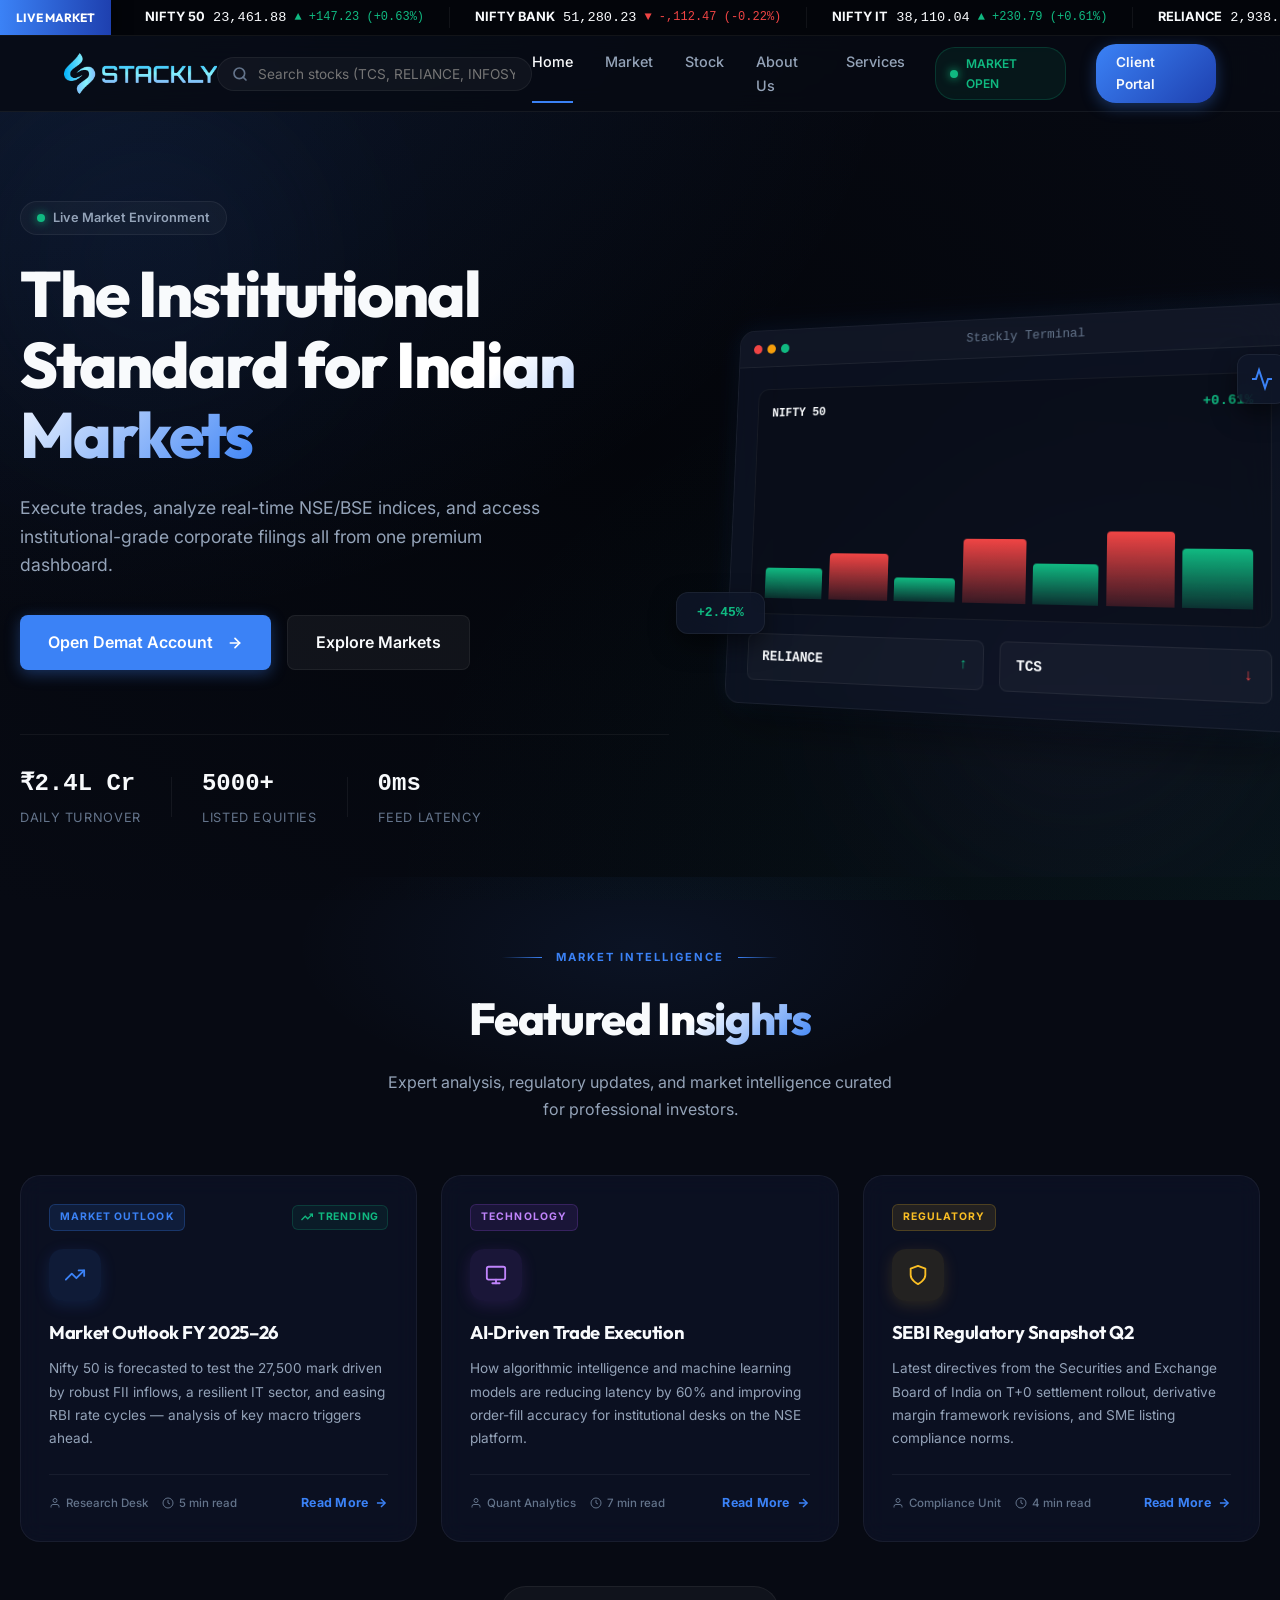
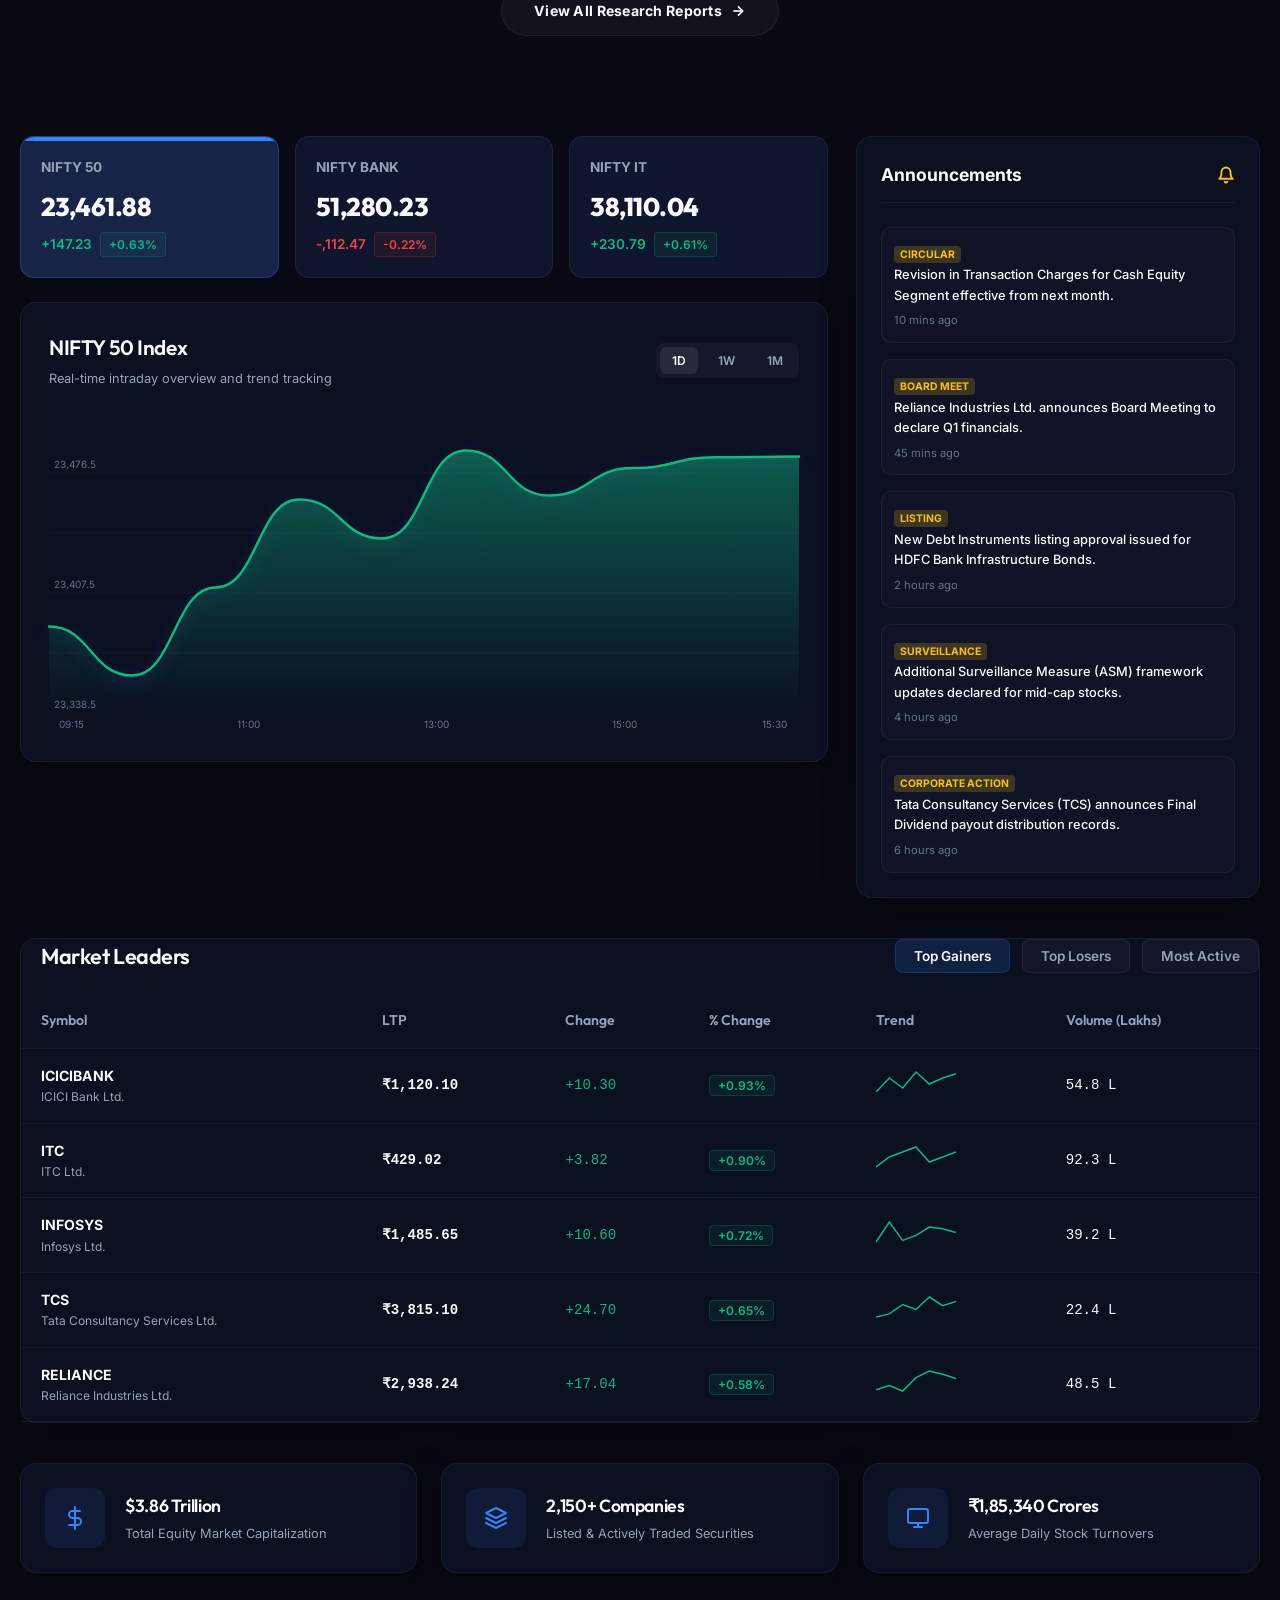
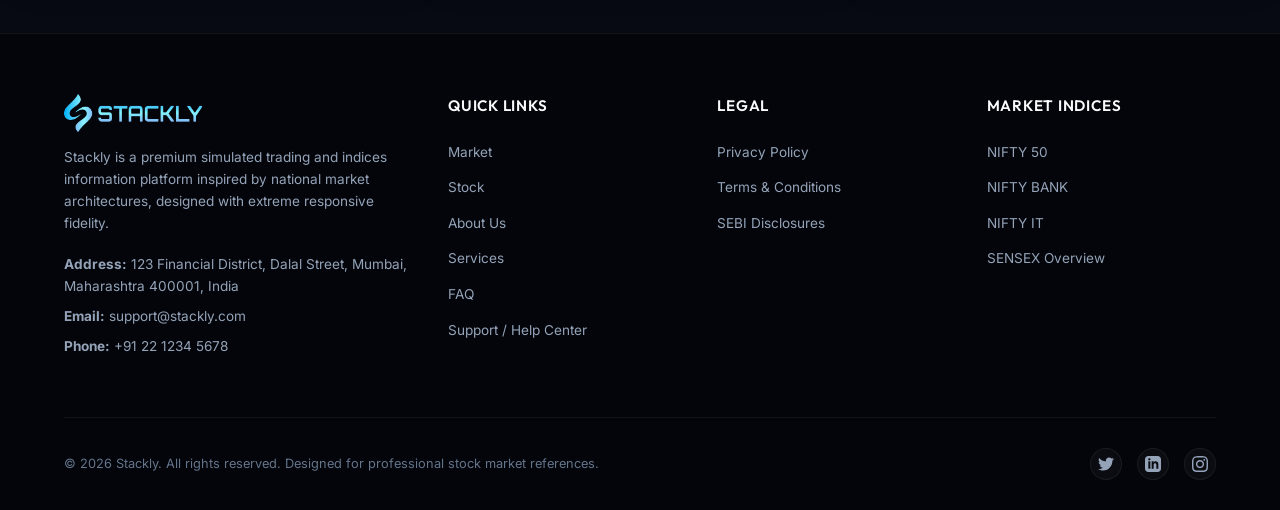
==== commit 7f08f513: "Add files via upload" ====
--- a/index.html
+++ b/index.html
@@ -532,9 +532,10 @@
             <div class="footer-links">
                 <h5>Quick Links</h5>
                 <ul>
+                    <li><a href="market.html">Market</a></li>
+                    <li><a href="stock.html">Stock</a></li>
                     <li><a href="about.html">About Us</a></li>
                     <li><a href="services.html">Services</a></li>
-                    <li><a href="404.html">Contact Us</a></li>
                     <li><a href="404.html">FAQ</a></li>
                     <li><a href="404.html">Support / Help Center</a></li>
                 </ul>
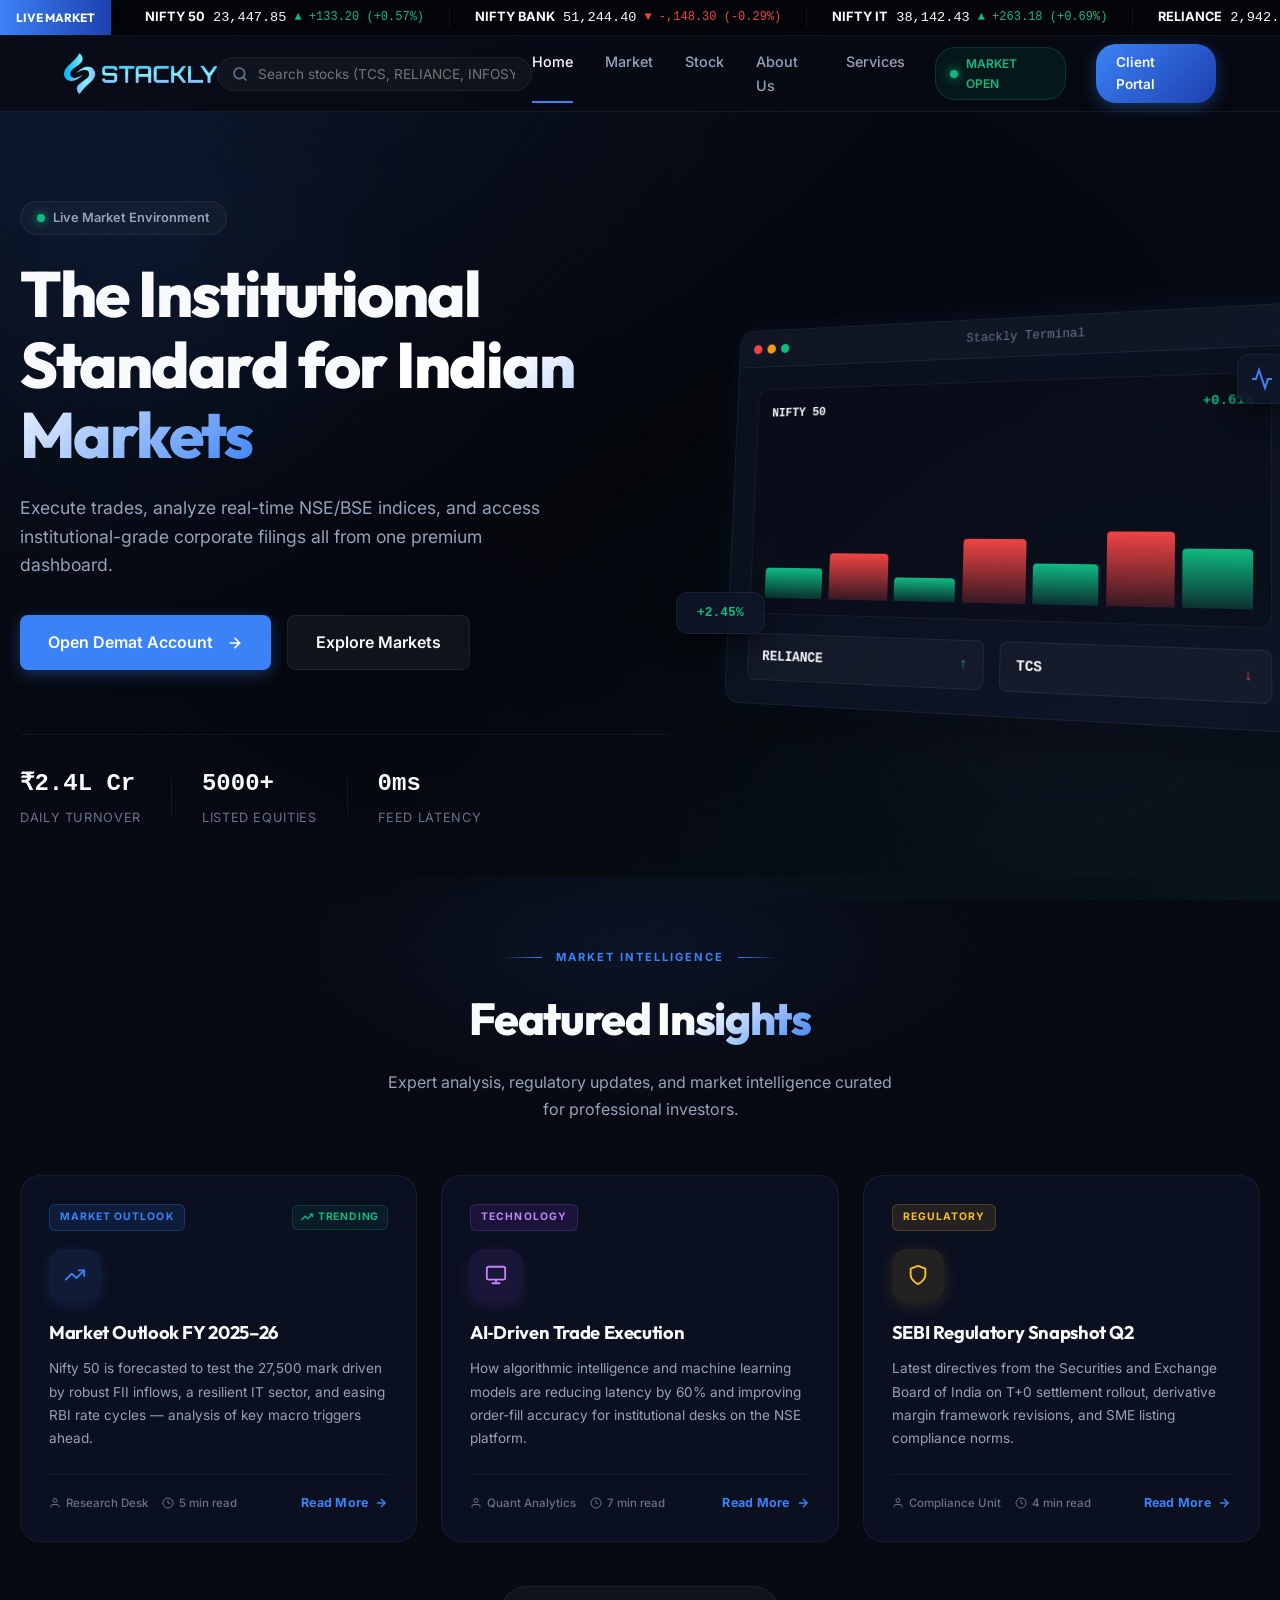
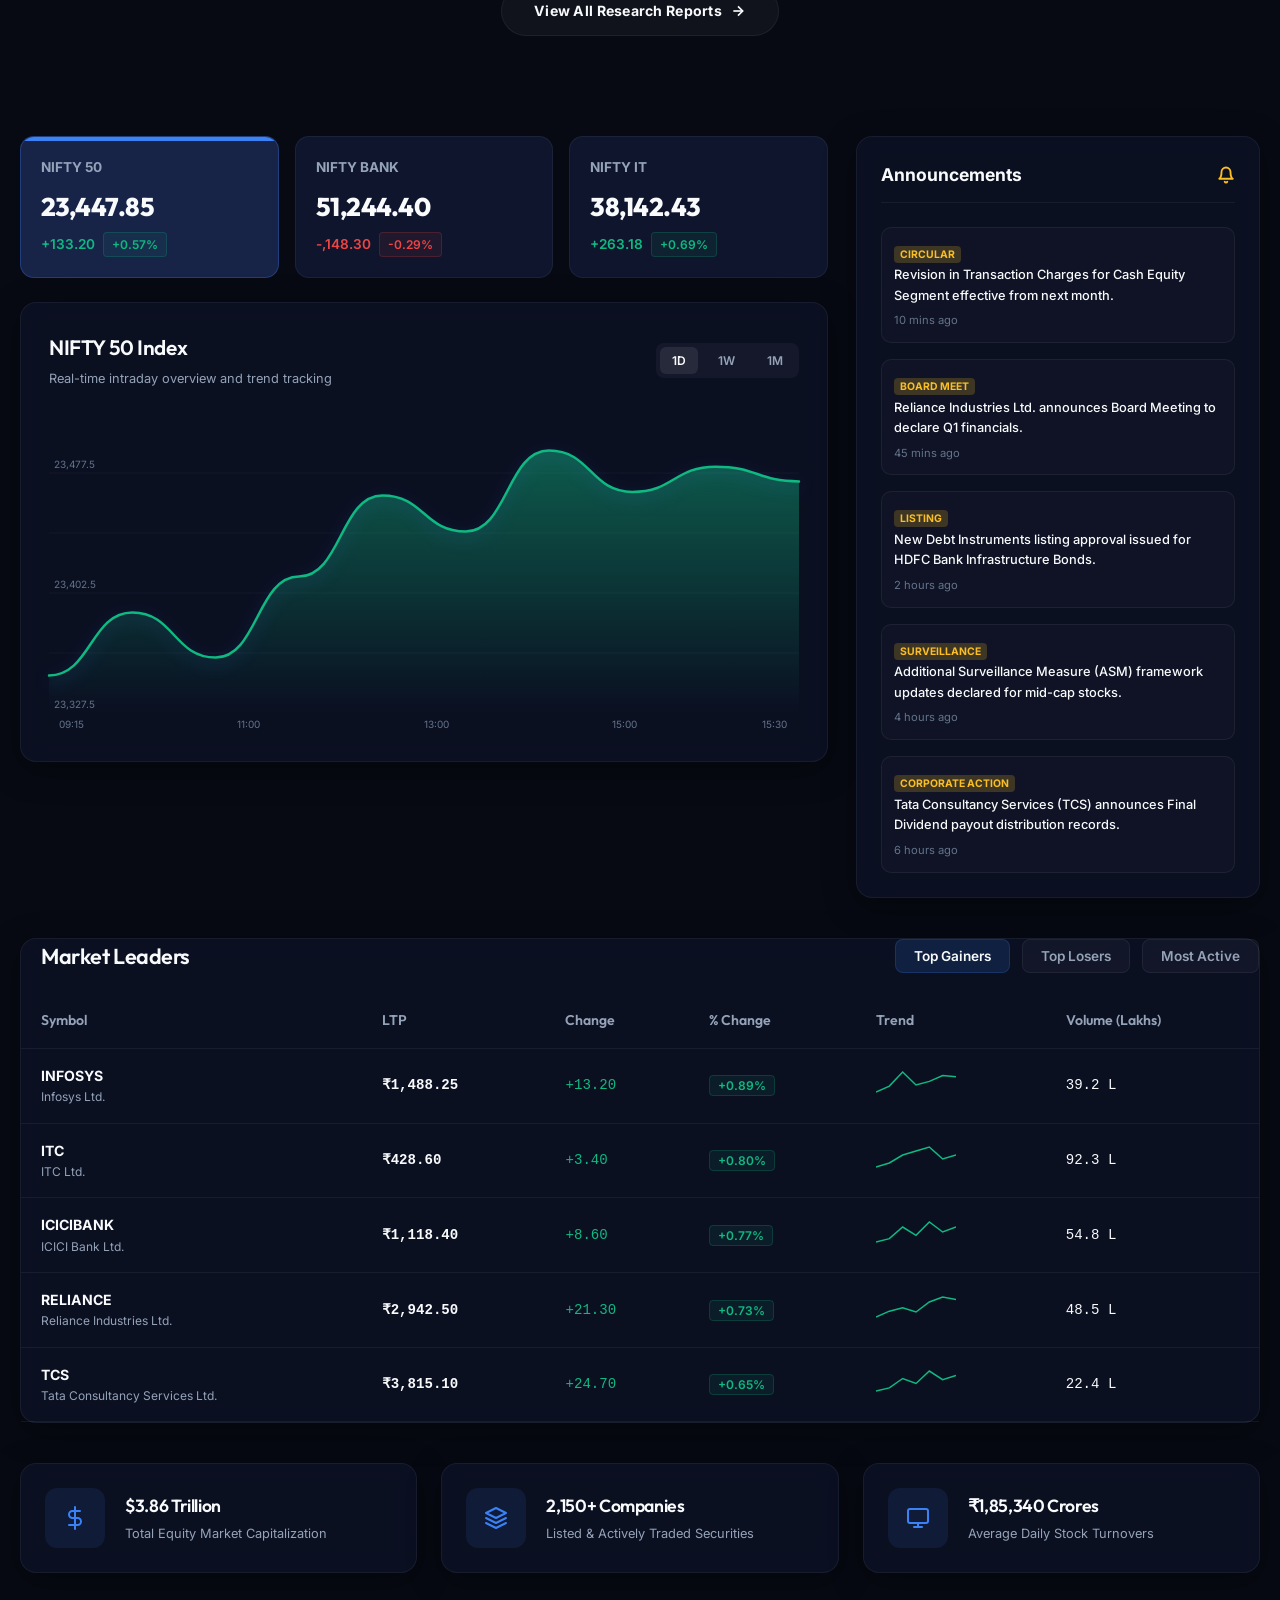
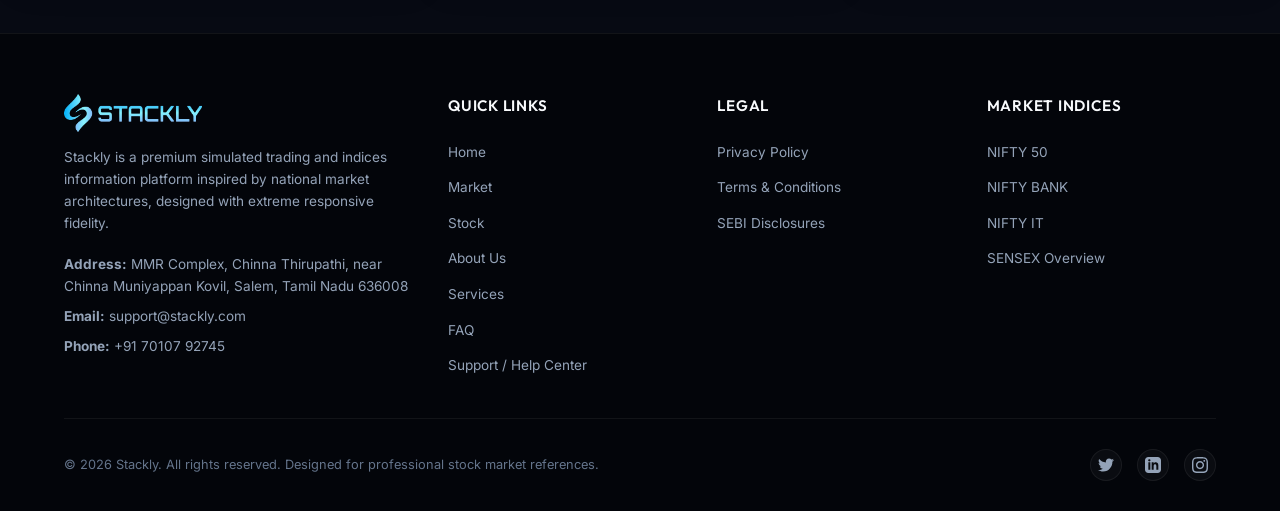
==== commit 8faa8e30: "Add files via upload" ====
--- a/index.html
+++ b/index.html
@@ -524,14 +524,15 @@
                 <img src="images/logo.webp" alt="Stackly Logo" class="footer-logo-img">
                 <p>Stackly is a premium simulated trading and indices information platform inspired by national market architectures, designed with extreme responsive fidelity.</p>
                 <div class="footer-contact-details" style="margin-top: 20px; font-size: 0.85rem; color: var(--text-secondary);">
-                    <p style="margin-bottom: 8px;"><strong>Address:</strong> 123 Financial District, Dalal Street, Mumbai, Maharashtra 400001, India</p>
+                    <p style="margin-bottom: 8px;"><strong>Address:</strong> MMR Complex, Chinna Thirupathi, near Chinna Muniyappan Kovil, Salem, Tamil Nadu 636008</p>
                     <p style="margin-bottom: 8px;"><strong>Email:</strong> support@stackly.com</p>
-                    <p><strong>Phone:</strong> +91 22 1234 5678</p>
+                    <p><strong>Phone:</strong> +91 70107 92745</p>
                 </div>
             </div>
             <div class="footer-links">
                 <h5>Quick Links</h5>
                 <ul>
+                   <li><a href="index.html">Home</a></li>
                     <li><a href="market.html">Market</a></li>
                     <li><a href="stock.html">Stock</a></li>
                     <li><a href="about.html">About Us</a></li>
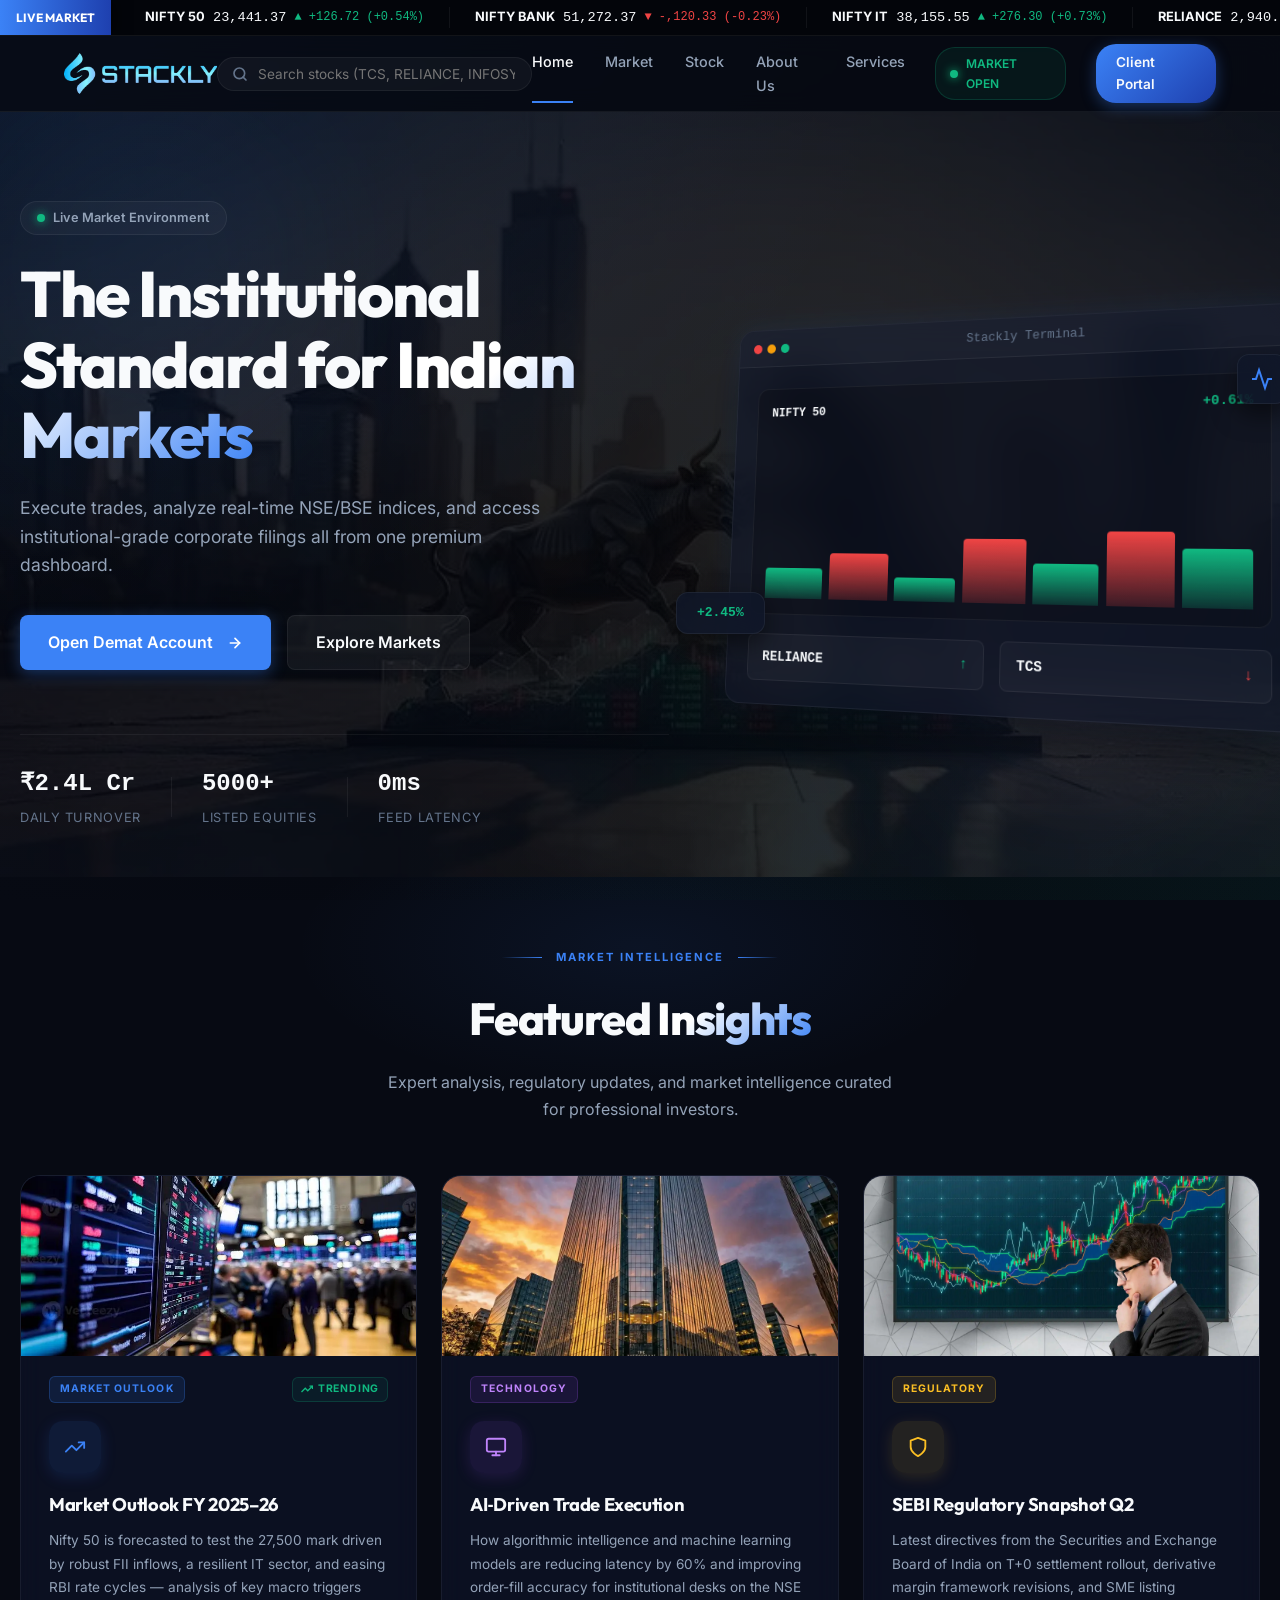
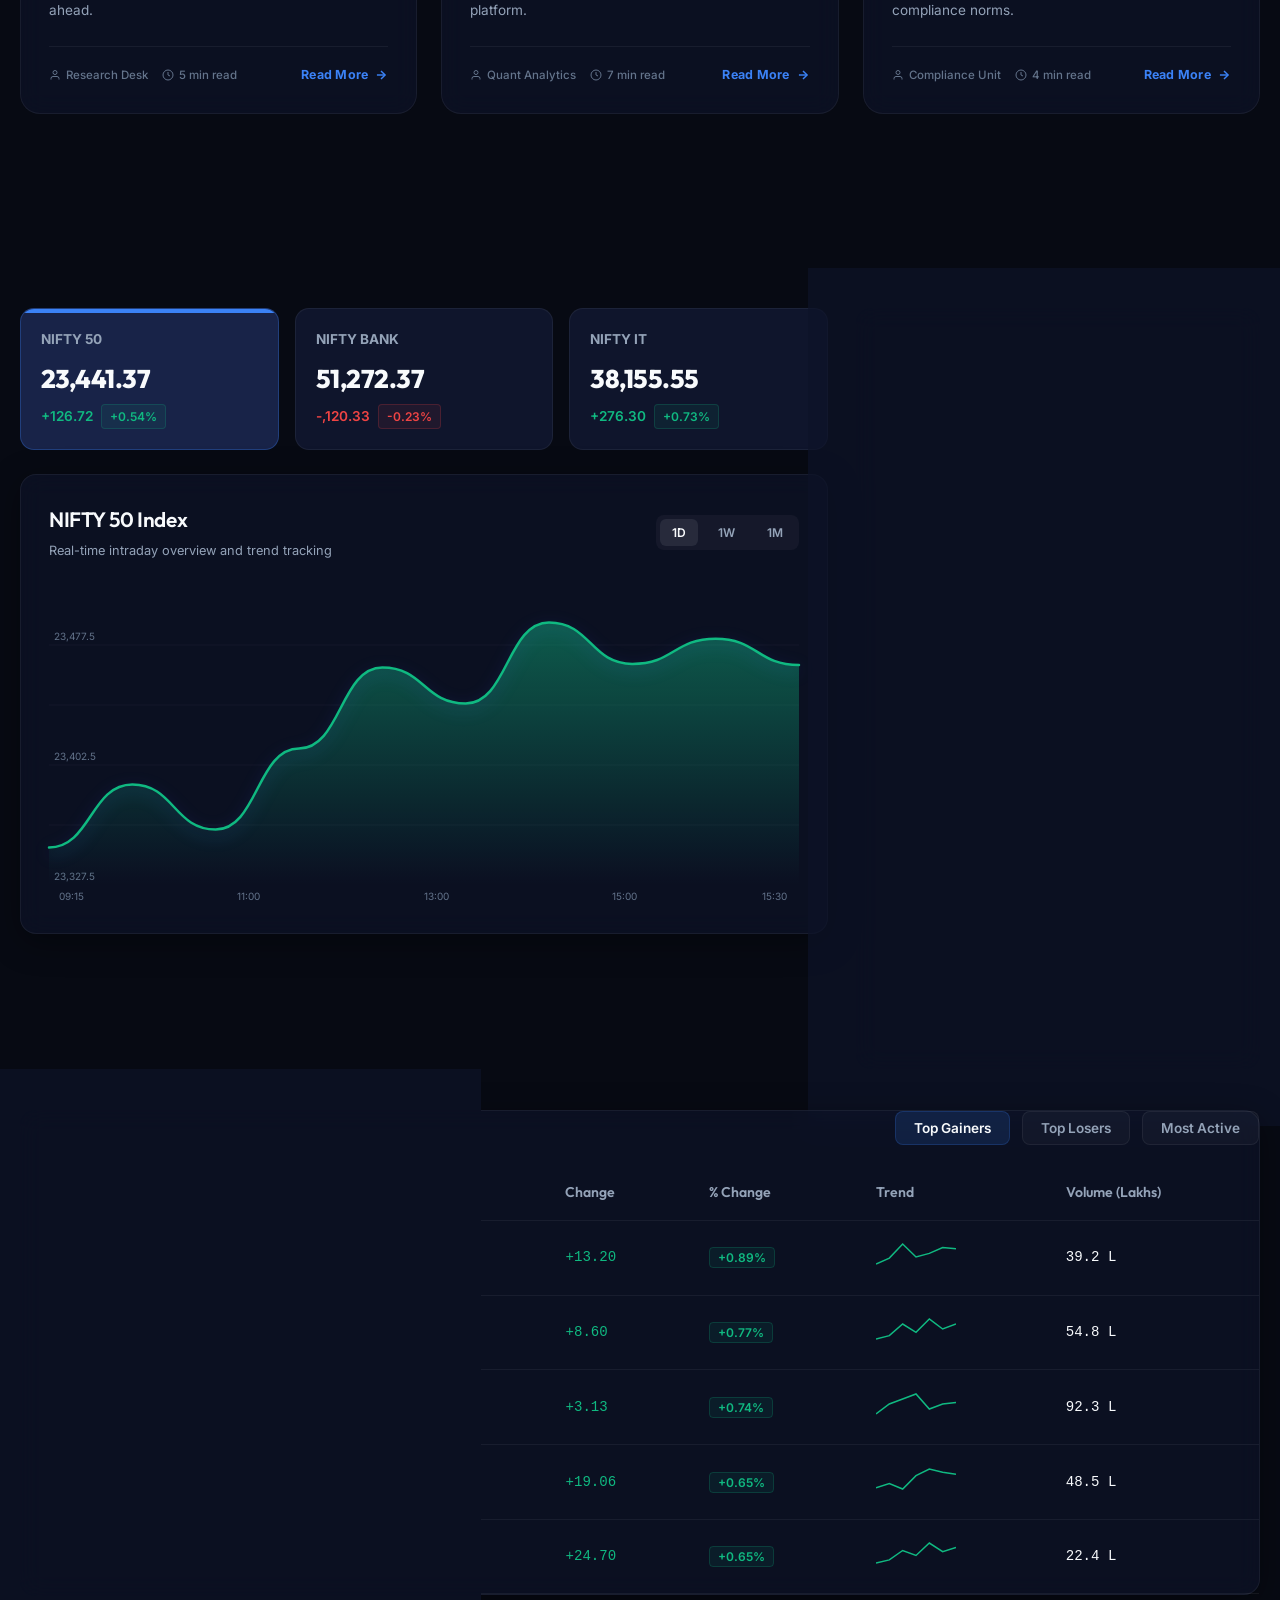
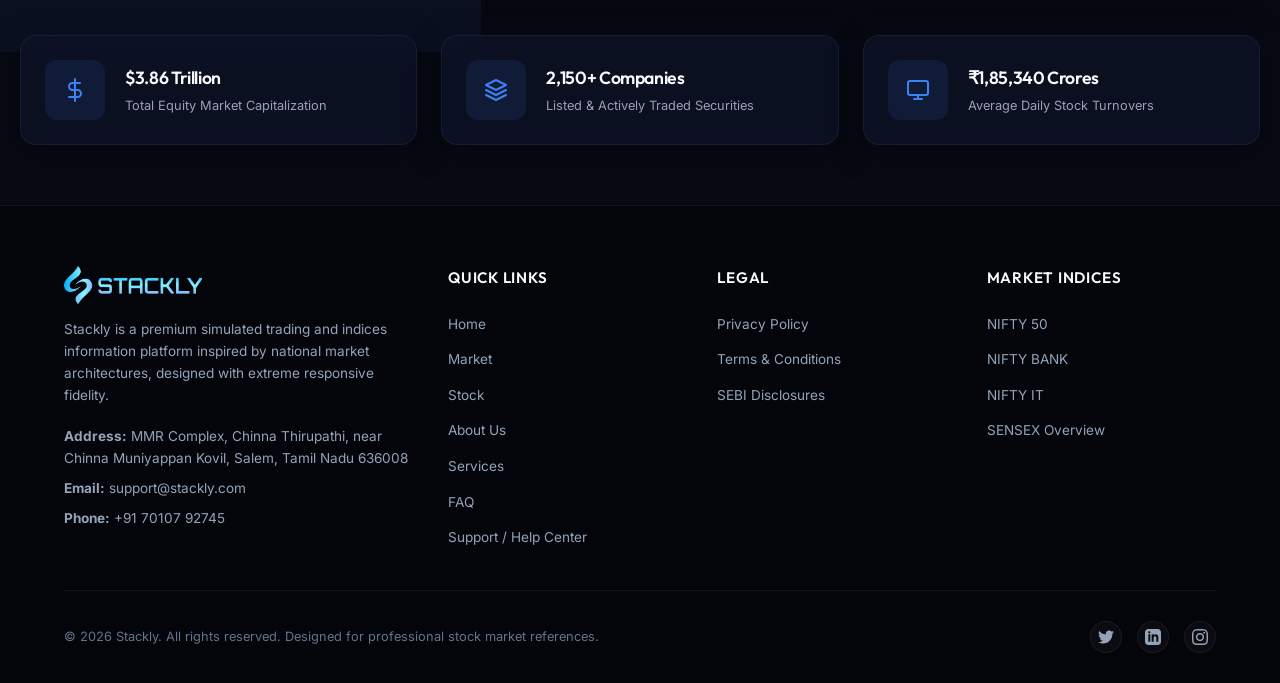
==== commit b4b257df: "Add files via upload" ====
--- a/index.html
+++ b/index.html
@@ -1,12 +1,15 @@
 <!DOCTYPE html>
 <html lang="en">
+
 <head>
     <meta charset="UTF-8">
     <meta name="viewport" content="width=device-width, initial-scale=1.0">
     <title>Stackly | Professional India Stock Exchange Dashboard</title>
-    <meta name="description" content="Access real-time Indian stock market indices, Nifty indices tracker, interactive charts, corporate announcements, and trading transaction calculators on Stackly.">
+    <meta name="description"
+        content="Access real-time Indian stock market indices, Nifty indices tracker, interactive charts, corporate announcements, and trading transaction calculators on Stackly.">
     <link rel="stylesheet" href="css/style.css">
 </head>
+
 <body>
 
     <!-- 1. Top Scrolling Ticker Bar -->
@@ -28,11 +31,13 @@
         </div>
 
         <div class="search-wrapper">
-            <svg class="search-icon" width="16" height="16" viewBox="0 0 24 24" fill="none" stroke="currentColor" stroke-width="2.5" stroke-linecap="round" stroke-linejoin="round">
+            <svg class="search-icon" width="16" height="16" viewBox="0 0 24 24" fill="none" stroke="currentColor"
+                stroke-width="2.5" stroke-linecap="round" stroke-linejoin="round">
                 <circle cx="11" cy="11" r="8"></circle>
                 <line x1="21" y1="21" x2="16.65" y2="16.65"></line>
             </svg>
-            <input type="text" id="symbol-search" class="search-bar" placeholder="Search stocks (TCS, RELIANCE, INFOSYS...)">
+            <input type="text" id="symbol-search" class="search-bar"
+                placeholder="Search stocks (TCS, RELIANCE, INFOSYS...)">
             <div id="search-dropdown" class="search-results"></div>
         </div>
 
@@ -40,7 +45,7 @@
             <div class="nav-links">
                 <a href="index.html" class="active">Home</a>
                 <a href="market.html">Market</a>
-                 <a href="stock.html">Stock</a>
+                <a href="stock.html">Stock</a>
                 <a href="about.html">About Us</a>
                 <a href="services.html">Services</a>
             </div>
@@ -72,18 +77,23 @@
                     The Institutional Standard for <span class="text-gradient">Indian Markets</span>
                 </h1>
                 <p class="hero-description reveal-up" style="--delay: 0.3s;">
-                    Execute trades, analyze real-time NSE/BSE indices, and access institutional-grade corporate filings all from one premium dashboard.
+                    Execute trades, analyze real-time NSE/BSE indices, and access institutional-grade corporate filings
+                    all from one premium dashboard.
                 </p>
                 <div class="hero-cta-group reveal-up" style="--delay: 0.4s;">
                     <a href="register.html" class="btn-primary hero-btn">
                         Open Demat Account
-                        <svg width="16" height="16" viewBox="0 0 24 24" fill="none" stroke="currentColor" stroke-width="2.5" stroke-linecap="round" stroke-linejoin="round" style="margin-left: 6px;"><line x1="5" y1="12" x2="19" y2="12"/><polyline points="12 5 19 12 12 19"/></svg>
+                        <svg width="16" height="16" viewBox="0 0 24 24" fill="none" stroke="currentColor"
+                            stroke-width="2.5" stroke-linecap="round" stroke-linejoin="round" style="margin-left: 6px;">
+                            <line x1="5" y1="12" x2="19" y2="12" />
+                            <polyline points="12 5 19 12 12 19" />
+                        </svg>
                     </a>
                     <a href="market.html" class="btn-secondary hero-btn">
                         Explore Markets
                     </a>
                 </div>
-                
+
                 <div class="hero-stats reveal-up" style="--delay: 0.5s;">
                     <div class="hero-stat">
                         <div class="hero-stat-value">₹2.4L Cr</div>
@@ -101,8 +111,9 @@
                     </div>
                 </div>
             </div>
-            
+
             <div class="hero-visual reveal-up" style="--delay: 0.3s;">
+
                 <!-- Decorative animated dashboard UI -->
                 <div class="hero-dashboard-mockup glass-panel float-complex">
                     <div class="mockup-header">
@@ -139,10 +150,13 @@
                         </div>
                     </div>
                 </div>
-                
+
                 <!-- Floating decorative elements -->
                 <div class="hero-float-element float-element-1 glass-panel float-simple" style="animation-delay: -1s;">
-                    <svg width="24" height="24" viewBox="0 0 24 24" fill="none" stroke="var(--accent-blue)" stroke-width="2"><path d="M22 12h-4l-3 9L9 3l-3 9H2"/></svg>
+                    <svg width="24" height="24" viewBox="0 0 24 24" fill="none" stroke="var(--accent-blue)"
+                        stroke-width="2">
+                        <path d="M22 12h-4l-3 9L9 3l-3 9H2" />
+                    </svg>
                 </div>
                 <div class="hero-float-element float-element-2 glass-panel float-simple">
                     <div class="text-up" style="font-weight: 800;">+2.45%</div>
@@ -153,114 +167,183 @@
 
     <!-- Featured Insights Section -->
     <section class="insights-section" id="insights-anchor">
-      <div class="insights-header reveal-up">
-        <div class="insights-eyebrow">
-          <span class="insights-eyebrow-line"></span>
-          <span>Market Intelligence</span>
-          <span class="insights-eyebrow-line"></span>
-        </div>
-        <h2 class="insights-title">Featured <span class="text-gradient">Insights</span></h2>
-        <p class="insights-subtitle">Expert analysis, regulatory updates, and market intelligence curated for professional investors.</p>
-      </div>
-
-      <div class="insights-grid">
-
-        <!-- Card 1 -->
-        <article class="insight-card reveal-up" style="--delay: 0.1s;">
-          <div class="insight-card-top">
-            <span class="insight-badge insight-badge--market">Market Outlook</span>
-            <span class="insight-trending">
-              <svg width="12" height="12" viewBox="0 0 24 24" fill="none" stroke="currentColor" stroke-width="2.5"><polyline points="23 6 13.5 15.5 8.5 10.5 1 18"/><polyline points="17 6 23 6 23 12"/></svg>
-              Trending
-            </span>
-          </div>
-          <div class="insight-icon-wrap insight-icon-wrap--blue">
-            <svg width="22" height="22" viewBox="0 0 24 24" fill="none" stroke="currentColor" stroke-width="2" stroke-linecap="round" stroke-linejoin="round"><polyline points="22 7 13.5 15.5 8.5 10.5 2 17"/><polyline points="16 7 22 7 22 13"/></svg>
-          </div>
-          <h3 class="insight-card-title">Market Outlook FY 2025–26</h3>
-          <p class="insight-card-desc">Nifty 50 is forecasted to test the 27,500 mark driven by robust FII inflows, a resilient IT sector, and easing RBI rate cycles — analysis of key macro triggers ahead.</p>
-          <div class="insight-card-footer">
-            <div class="insight-meta">
-              <span class="insight-author">
-                <svg width="12" height="12" viewBox="0 0 24 24" fill="none" stroke="currentColor" stroke-width="2"><path d="M20 21v-2a4 4 0 0 0-4-4H8a4 4 0 0 0-4 4v2"/><circle cx="12" cy="7" r="4"/></svg>
-                Research Desk
-              </span>
-              <span class="insight-read-time">
-                <svg width="12" height="12" viewBox="0 0 24 24" fill="none" stroke="currentColor" stroke-width="2"><circle cx="12" cy="12" r="10"/><polyline points="12 6 12 12 16 14"/></svg>
-                5 min read
-              </span>
-            </div>
-            <a href="404.html" class="insight-read-link">
-              Read More
-              <svg width="14" height="14" viewBox="0 0 24 24" fill="none" stroke="currentColor" stroke-width="2.5"><line x1="5" y1="12" x2="19" y2="12"/><polyline points="12 5 19 12 12 19"/></svg>
+        <div class="insights-header reveal-up">
+            <div class="insights-eyebrow">
+                <span class="insights-eyebrow-line"></span>
+                <span>Market Intelligence</span>
+                <span class="insights-eyebrow-line"></span>
+            </div>
+            <h2 class="insights-title">Featured <span class="text-gradient">Insights</span></h2>
+            <p class="insights-subtitle">Expert analysis, regulatory updates, and market intelligence curated for
+                professional investors.</p>
+        </div>
+
+        <div class="insights-grid">
+
+            <!-- Card 1 -->
+            <article class="insight-card reveal-up" style="--delay: 0.1s;">
+                <div class="insight-cover-wrapper">
+                    <img src="images/images.webp" alt="Market Insight" class="insight-cover-img">
+                </div>
+                <div class="insight-card-top">
+                    <span class="insight-badge insight-badge--market">Market Outlook</span>
+                    <span class="insight-trending">
+                        <svg width="12" height="12" viewBox="0 0 24 24" fill="none" stroke="currentColor"
+                            stroke-width="2.5">
+                            <polyline points="23 6 13.5 15.5 8.5 10.5 1 18" />
+                            <polyline points="17 6 23 6 23 12" />
+                        </svg>
+                        Trending
+                    </span>
+                </div>
+                <div class="insight-icon-wrap insight-icon-wrap--blue">
+                    <svg width="22" height="22" viewBox="0 0 24 24" fill="none" stroke="currentColor" stroke-width="2"
+                        stroke-linecap="round" stroke-linejoin="round">
+                        <polyline points="22 7 13.5 15.5 8.5 10.5 2 17" />
+                        <polyline points="16 7 22 7 22 13" />
+                    </svg>
+                </div>
+                <h3 class="insight-card-title">Market Outlook FY 2025–26</h3>
+                <p class="insight-card-desc">Nifty 50 is forecasted to test the 27,500 mark driven by robust FII
+                    inflows, a resilient IT sector, and easing RBI rate cycles — analysis of key macro triggers ahead.
+                </p>
+                <div class="insight-card-footer">
+                    <div class="insight-meta">
+                        <span class="insight-author">
+                            <svg width="12" height="12" viewBox="0 0 24 24" fill="none" stroke="currentColor"
+                                stroke-width="2">
+                                <path d="M20 21v-2a4 4 0 0 0-4-4H8a4 4 0 0 0-4 4v2" />
+                                <circle cx="12" cy="7" r="4" />
+                            </svg>
+                            Research Desk
+                        </span>
+                        <span class="insight-read-time">
+                            <svg width="12" height="12" viewBox="0 0 24 24" fill="none" stroke="currentColor"
+                                stroke-width="2">
+                                <circle cx="12" cy="12" r="10" />
+                                <polyline points="12 6 12 12 16 14" />
+                            </svg>
+                            5 min read
+                        </span>
+                    </div>
+                    <a href="404.html" class="insight-read-link">
+                        Read More
+                        <svg width="14" height="14" viewBox="0 0 24 24" fill="none" stroke="currentColor"
+                            stroke-width="2.5">
+                            <line x1="5" y1="12" x2="19" y2="12" />
+                            <polyline points="12 5 19 12 12 19" />
+                        </svg>
+                    </a>
+                </div>
+            </article>
+
+            <!-- Card 2 -->
+            <article class="insight-card reveal-up" style="--delay: 0.2s;">
+                <div class="insight-cover-wrapper">
+                    <img src="images/corporate_building.webp" alt="Corporate Architecture" class="insight-cover-img">
+                </div>
+                <div class="insight-card-top">
+                    <span class="insight-badge insight-badge--tech">Technology</span>
+                </div>
+                <div class="insight-icon-wrap insight-icon-wrap--purple">
+                    <svg width="22" height="22" viewBox="0 0 24 24" fill="none" stroke="currentColor" stroke-width="2"
+                        stroke-linecap="round" stroke-linejoin="round">
+                        <rect x="2" y="3" width="20" height="14" rx="2" />
+                        <line x1="8" y1="21" x2="16" y2="21" />
+                        <line x1="12" y1="17" x2="12" y2="21" />
+                    </svg>
+                </div>
+                <h3 class="insight-card-title">AI‑Driven Trade Execution</h3>
+                <p class="insight-card-desc">How algorithmic intelligence and machine learning models are reducing
+                    latency by 60% and improving order-fill accuracy for institutional desks on the NSE platform.</p>
+                <div class="insight-card-footer">
+                    <div class="insight-meta">
+                        <span class="insight-author">
+                            <svg width="12" height="12" viewBox="0 0 24 24" fill="none" stroke="currentColor"
+                                stroke-width="2">
+                                <path d="M20 21v-2a4 4 0 0 0-4-4H8a4 4 0 0 0-4 4v2" />
+                                <circle cx="12" cy="7" r="4" />
+                            </svg>
+                            Quant Analytics
+                        </span>
+                        <span class="insight-read-time">
+                            <svg width="12" height="12" viewBox="0 0 24 24" fill="none" stroke="currentColor"
+                                stroke-width="2">
+                                <circle cx="12" cy="12" r="10" />
+                                <polyline points="12 6 12 12 16 14" />
+                            </svg>
+                            7 min read
+                        </span>
+                    </div>
+                    <a href="404.html" class="insight-read-link">
+                        Read More
+                        <svg width="14" height="14" viewBox="0 0 24 24" fill="none" stroke="currentColor"
+                            stroke-width="2.5">
+                            <line x1="5" y1="12" x2="19" y2="12" />
+                            <polyline points="12 5 19 12 12 19" />
+                        </svg>
+                    </a>
+                </div>
+            </article>
+
+            <!-- Card 3 -->
+            <article class="insight-card reveal-up" style="--delay: 0.3s;">
+                <div class="insight-cover-wrapper">
+                    <img src="images/thinking.webp" alt="Analytical Thinking" class="insight-cover-img">
+                </div>
+                <div class="insight-card-top">
+                    <span class="insight-badge insight-badge--regulatory">Regulatory</span>
+                </div>
+                <div class="insight-icon-wrap insight-icon-wrap--gold">
+                    <svg width="22" height="22" viewBox="0 0 24 24" fill="none" stroke="currentColor" stroke-width="2"
+                        stroke-linecap="round" stroke-linejoin="round">
+                        <path d="M12 22s8-4 8-10V5l-8-3-8 3v7c0 6 8 10 8 10z" />
+                    </svg>
+                </div>
+                <h3 class="insight-card-title">SEBI Regulatory Snapshot Q2</h3>
+                <p class="insight-card-desc">Latest directives from the Securities and Exchange Board of India on T+0
+                    settlement rollout, derivative margin framework revisions, and SME listing compliance norms.</p>
+                <div class="insight-card-footer">
+                    <div class="insight-meta">
+                        <span class="insight-author">
+                            <svg width="12" height="12" viewBox="0 0 24 24" fill="none" stroke="currentColor"
+                                stroke-width="2">
+                                <path d="M20 21v-2a4 4 0 0 0-4-4H8a4 4 0 0 0-4 4v2" />
+                                <circle cx="12" cy="7" r="4" />
+                            </svg>
+                            Compliance Unit
+                        </span>
+                        <span class="insight-read-time">
+                            <svg width="12" height="12" viewBox="0 0 24 24" fill="none" stroke="currentColor"
+                                stroke-width="2">
+                                <circle cx="12" cy="12" r="10" />
+                                <polyline points="12 6 12 12 16 14" />
+                            </svg>
+                            4 min read
+                        </span>
+                    </div>
+                    <a href="404.html" class="insight-read-link">
+                        Read More
+                        <svg width="14" height="14" viewBox="0 0 24 24" fill="none" stroke="currentColor"
+                            stroke-width="2.5">
+                            <line x1="5" y1="12" x2="19" y2="12" />
+                            <polyline points="12 5 19 12 12 19" />
+                        </svg>
+                    </a>
+                </div>
+            </article>
+
+        </div>
+
+        <div class="insights-cta reveal-up" style="--delay: 0.4s;">
+            <a href="404.html" class="insights-view-all">
+                View All Research Reports
+                <svg width="16" height="16" viewBox="0 0 24 24" fill="none" stroke="currentColor" stroke-width="2.5">
+                    <line x1="5" y1="12" x2="19" y2="12" />
+                    <polyline points="12 5 19 12 12 19" />
+                </svg>
             </a>
-          </div>
-        </article>
-
-        <!-- Card 2 -->
-        <article class="insight-card reveal-up" style="--delay: 0.2s;">
-          <div class="insight-card-top">
-            <span class="insight-badge insight-badge--tech">Technology</span>
-          </div>
-          <div class="insight-icon-wrap insight-icon-wrap--purple">
-            <svg width="22" height="22" viewBox="0 0 24 24" fill="none" stroke="currentColor" stroke-width="2" stroke-linecap="round" stroke-linejoin="round"><rect x="2" y="3" width="20" height="14" rx="2"/><line x1="8" y1="21" x2="16" y2="21"/><line x1="12" y1="17" x2="12" y2="21"/></svg>
-          </div>
-          <h3 class="insight-card-title">AI‑Driven Trade Execution</h3>
-          <p class="insight-card-desc">How algorithmic intelligence and machine learning models are reducing latency by 60% and improving order-fill accuracy for institutional desks on the NSE platform.</p>
-          <div class="insight-card-footer">
-            <div class="insight-meta">
-              <span class="insight-author">
-                <svg width="12" height="12" viewBox="0 0 24 24" fill="none" stroke="currentColor" stroke-width="2"><path d="M20 21v-2a4 4 0 0 0-4-4H8a4 4 0 0 0-4 4v2"/><circle cx="12" cy="7" r="4"/></svg>
-                Quant Analytics
-              </span>
-              <span class="insight-read-time">
-                <svg width="12" height="12" viewBox="0 0 24 24" fill="none" stroke="currentColor" stroke-width="2"><circle cx="12" cy="12" r="10"/><polyline points="12 6 12 12 16 14"/></svg>
-                7 min read
-              </span>
-            </div>
-            <a href="404.html" class="insight-read-link">
-              Read More
-              <svg width="14" height="14" viewBox="0 0 24 24" fill="none" stroke="currentColor" stroke-width="2.5"><line x1="5" y1="12" x2="19" y2="12"/><polyline points="12 5 19 12 12 19"/></svg>
-            </a>
-          </div>
-        </article>
-
-        <!-- Card 3 -->
-        <article class="insight-card reveal-up" style="--delay: 0.3s;">
-          <div class="insight-card-top">
-            <span class="insight-badge insight-badge--regulatory">Regulatory</span>
-          </div>
-          <div class="insight-icon-wrap insight-icon-wrap--gold">
-            <svg width="22" height="22" viewBox="0 0 24 24" fill="none" stroke="currentColor" stroke-width="2" stroke-linecap="round" stroke-linejoin="round"><path d="M12 22s8-4 8-10V5l-8-3-8 3v7c0 6 8 10 8 10z"/></svg>
-          </div>
-          <h3 class="insight-card-title">SEBI Regulatory Snapshot Q2</h3>
-          <p class="insight-card-desc">Latest directives from the Securities and Exchange Board of India on T+0 settlement rollout, derivative margin framework revisions, and SME listing compliance norms.</p>
-          <div class="insight-card-footer">
-            <div class="insight-meta">
-              <span class="insight-author">
-                <svg width="12" height="12" viewBox="0 0 24 24" fill="none" stroke="currentColor" stroke-width="2"><path d="M20 21v-2a4 4 0 0 0-4-4H8a4 4 0 0 0-4 4v2"/><circle cx="12" cy="7" r="4"/></svg>
-                Compliance Unit
-              </span>
-              <span class="insight-read-time">
-                <svg width="12" height="12" viewBox="0 0 24 24" fill="none" stroke="currentColor" stroke-width="2"><circle cx="12" cy="12" r="10"/><polyline points="12 6 12 12 16 14"/></svg>
-                4 min read
-              </span>
-            </div>
-            <a href="404.html" class="insight-read-link">
-              Read More
-              <svg width="14" height="14" viewBox="0 0 24 24" fill="none" stroke="currentColor" stroke-width="2.5"><line x1="5" y1="12" x2="19" y2="12"/><polyline points="12 5 19 12 12 19"/></svg>
-            </a>
-          </div>
-        </article>
-
-      </div>
-
-      <div class="insights-cta reveal-up" style="--delay: 0.4s;">
-        <a href="404.html" class="insights-view-all">
-          View All Research Reports
-          <svg width="16" height="16" viewBox="0 0 24 24" fill="none" stroke="currentColor" stroke-width="2.5"><line x1="5" y1="12" x2="19" y2="12"/><polyline points="12 5 19 12 12 19"/></svg>
-        </a>
-      </div>
+        </div>
     </section>
 
     <!-- Mobile Drawer Menu -->
@@ -277,10 +360,10 @@
     <!-- 3. Main Dashboard Grid -->
     <main class="container">
         <div class="dashboard-grid">
-            
+
             <!-- Left Side: Indices & Chart Widgets -->
             <div class="main-chart-column">
-                
+
                 <!-- Indices Display Panel -->
                 <div class="indices-container">
                     <div class="index-card active" id="idx-nifty50" data-index="nifty50">
@@ -291,7 +374,7 @@
                             <span class="bg-up-badge">+0.61%</span>
                         </div>
                     </div>
-                    
+
                     <div class="index-card" id="idx-niftybank" data-index="niftybank">
                         <div class="index-title">NIFTY BANK</div>
                         <div class="index-value" id="val-niftybank">51,280.40</div>
@@ -300,7 +383,7 @@
                             <span class="bg-down-badge">-0.22%</span>
                         </div>
                     </div>
-                    
+
                     <div class="index-card" id="idx-niftyit" data-index="niftyit">
                         <div class="index-title">NIFTY IT</div>
                         <div class="index-value" id="val-niftyit">38,125.15</div>
@@ -324,7 +407,7 @@
                             <button class="tf-btn" data-tf="1m">1M</button>
                         </div>
                     </div>
-                    
+
                     <!-- SVG Chart Container -->
                     <div class="chart-viewport" id="chart-viewport-box">
                         <svg class="chart-svg" id="nifty-svg-chart">
@@ -335,18 +418,18 @@
                                     <stop offset="100%" stop-color="#3b82f6" stop-opacity="0.00" />
                                 </linearGradient>
                             </defs>
-                            
+
                             <!-- Grid lines -->
                             <line x1="0" y1="60" x2="100%" y2="60" class="chart-grid-line"></line>
                             <line x1="0" y1="120" x2="100%" y2="120" class="chart-grid-line"></line>
                             <line x1="0" y1="180" x2="100%" y2="180" class="chart-grid-line"></line>
                             <line x1="0" y1="240" x2="100%" y2="240" class="chart-grid-line"></line>
-                            
+
                             <!-- X & Y Labels -->
                             <text x="5" y="55" class="chart-axis-text" id="y-label-max">--</text>
                             <text x="5" y="175" class="chart-axis-text" id="y-label-mid">--</text>
                             <text x="5" y="295" class="chart-axis-text" id="y-label-min">--</text>
-                            
+
                             <text x="10" y="315" class="chart-axis-text">09:15</text>
                             <text x="25%" y="315" class="chart-axis-text">11:00</text>
                             <text x="50%" y="315" class="chart-axis-text">13:00</text>
@@ -378,12 +461,13 @@
                 <div class="sidebar-panel glass-panel">
                     <div class="panel-title">
                         <span>Announcements</span>
-                        <svg width="18" height="18" viewBox="0 0 24 24" fill="none" stroke="var(--accent-gold)" stroke-width="2.5" stroke-linecap="round" stroke-linejoin="round">
+                        <svg width="18" height="18" viewBox="0 0 24 24" fill="none" stroke="var(--accent-gold)"
+                            stroke-width="2.5" stroke-linecap="round" stroke-linejoin="round">
                             <path d="M18 8A6 6 0 0 0 6 8c0 7-3 9-3 9h18s-3-2-3-9"></path>
                             <path d="M13.73 21a2 2 0 0 1-3.46 0"></path>
                         </svg>
                     </div>
-                    
+
                     <div class="announcement-list" id="corporate-news-list">
                         <!-- Items rendered by JS -->
                     </div>
@@ -426,7 +510,8 @@
         <section class="market-highlights">
             <div class="highlight-card glass-panel glow-hover">
                 <div class="highlight-icon">
-                    <svg width="24" height="24" viewBox="0 0 24 24" fill="none" stroke="currentColor" stroke-width="2" stroke-linecap="round" stroke-linejoin="round">
+                    <svg width="24" height="24" viewBox="0 0 24 24" fill="none" stroke="currentColor" stroke-width="2"
+                        stroke-linecap="round" stroke-linejoin="round">
                         <line x1="12" y1="1" x2="12" y2="23"></line>
                         <path d="M17 5H9.5a3.5 3.5 0 0 0 0 7h5a3.5 3.5 0 0 1 0 7H6"></path>
                     </svg>
@@ -436,10 +521,11 @@
                     <p>Total Equity Market Capitalization</p>
                 </div>
             </div>
-            
+
             <div class="highlight-card glass-panel glow-hover">
                 <div class="highlight-icon">
-                    <svg width="24" height="24" viewBox="0 0 24 24" fill="none" stroke="currentColor" stroke-width="2" stroke-linecap="round" stroke-linejoin="round">
+                    <svg width="24" height="24" viewBox="0 0 24 24" fill="none" stroke="currentColor" stroke-width="2"
+                        stroke-linecap="round" stroke-linejoin="round">
                         <polygon points="12 2 2 7 12 12 22 7 12 2"></polygon>
                         <polyline points="2 17 12 22 22 17"></polyline>
                         <polyline points="2 12 12 17 22 12"></polyline>
@@ -450,10 +536,11 @@
                     <p>Listed & Actively Traded Securities</p>
                 </div>
             </div>
-            
+
             <div class="highlight-card glass-panel glow-hover">
                 <div class="highlight-icon">
-                    <svg width="24" height="24" viewBox="0 0 24 24" fill="none" stroke="currentColor" stroke-width="2" stroke-linecap="round" stroke-linejoin="round">
+                    <svg width="24" height="24" viewBox="0 0 24 24" fill="none" stroke="currentColor" stroke-width="2"
+                        stroke-linecap="round" stroke-linejoin="round">
                         <rect x="2" y="3" width="20" height="14" rx="2" ry="2"></rect>
                         <line x1="8" y1="21" x2="16" y2="21"></line>
                         <line x1="12" y1="17" x2="12" y2="21"></line>
@@ -480,14 +567,15 @@
             <div style="display: flex; justify-content: space-between; align-items: center; margin-bottom: 20px;">
                 <div>
                     <span style="font-size: 0.85rem; color: var(--text-secondary);">Last Traded Price</span>
-                    <h2 style="font-size: 2.2rem; font-family: monospace; font-weight: 800;" id="modal-stock-ltp">₹0,000.00</h2>
+                    <h2 style="font-size: 2.2rem; font-family: monospace; font-weight: 800;" id="modal-stock-ltp">
+                        ₹0,000.00</h2>
                 </div>
                 <div style="text-align: right;">
                     <span style="font-size: 0.85rem; color: var(--text-secondary);">Change (%)</span>
                     <h3 id="modal-stock-change" style="font-size: 1.4rem; font-family: monospace;">+0.00 (+0.00%)</h3>
                 </div>
             </div>
-            
+
             <div class="modal-stats">
                 <div class="modal-stat-box">
                     <div class="modal-stat-label">Prev Close</div>
@@ -522,9 +610,12 @@
         <div class="footer-grid">
             <div class="footer-info">
                 <img src="images/logo.webp" alt="Stackly Logo" class="footer-logo-img">
-                <p>Stackly is a premium simulated trading and indices information platform inspired by national market architectures, designed with extreme responsive fidelity.</p>
-                <div class="footer-contact-details" style="margin-top: 20px; font-size: 0.85rem; color: var(--text-secondary);">
-                    <p style="margin-bottom: 8px;"><strong>Address:</strong> MMR Complex, Chinna Thirupathi, near Chinna Muniyappan Kovil, Salem, Tamil Nadu 636008</p>
+                <p>Stackly is a premium simulated trading and indices information platform inspired by national market
+                    architectures, designed with extreme responsive fidelity.</p>
+                <div class="footer-contact-details"
+                    style="margin-top: 20px; font-size: 0.85rem; color: var(--text-secondary);">
+                    <p style="margin-bottom: 8px;"><strong>Address:</strong> MMR Complex, Chinna Thirupathi, near Chinna
+                        Muniyappan Kovil, Salem, Tamil Nadu 636008</p>
                     <p style="margin-bottom: 8px;"><strong>Email:</strong> support@stackly.com</p>
                     <p><strong>Phone:</strong> +91 70107 92745</p>
                 </div>
@@ -532,7 +623,7 @@
             <div class="footer-links">
                 <h5>Quick Links</h5>
                 <ul>
-                   <li><a href="index.html">Home</a></li>
+                    <li><a href="index.html">Home</a></li>
                     <li><a href="market.html">Market</a></li>
                     <li><a href="stock.html">Stock</a></li>
                     <li><a href="about.html">About Us</a></li>
@@ -562,17 +653,26 @@
         <div class="footer-bottom">
             <div class="footer-copyright">
                 <div>&copy; 2026 Stackly. All rights reserved. Designed for professional stock market references.</div>
-                
+
             </div>
             <div class="footer-social">
                 <a href="404.html" class="social-icon">
-                    <svg width="16" height="16" fill="currentColor" viewBox="0 0 24 24"><path d="M24 4.557c-.883.392-1.832.656-2.828.775 1.017-.609 1.798-1.574 2.165-2.724-.951.564-2.005.974-3.127 1.195-.897-.957-2.178-1.555-3.594-1.555-3.179 0-5.515 2.966-4.797 6.045-4.091-.205-7.719-2.165-10.148-5.144-1.29 2.213-.669 5.108 1.523 6.574-.806-.026-1.566-.247-2.229-.616-.054 2.281 1.581 4.415 3.949 4.89-.693.188-1.452.232-2.224.084.626 1.956 2.444 3.379 4.6 3.419-2.07 1.623-4.678 2.348-7.29 2.04 2.179 1.397 4.768 2.212 7.548 2.212 9.142 0 14.307-7.721 13.995-14.646.962-.695 1.797-1.562 2.457-2.549z"/></svg>
+                    <svg width="16" height="16" fill="currentColor" viewBox="0 0 24 24">
+                        <path
+                            d="M24 4.557c-.883.392-1.832.656-2.828.775 1.017-.609 1.798-1.574 2.165-2.724-.951.564-2.005.974-3.127 1.195-.897-.957-2.178-1.555-3.594-1.555-3.179 0-5.515 2.966-4.797 6.045-4.091-.205-7.719-2.165-10.148-5.144-1.29 2.213-.669 5.108 1.523 6.574-.806-.026-1.566-.247-2.229-.616-.054 2.281 1.581 4.415 3.949 4.89-.693.188-1.452.232-2.224.084.626 1.956 2.444 3.379 4.6 3.419-2.07 1.623-4.678 2.348-7.29 2.04 2.179 1.397 4.768 2.212 7.548 2.212 9.142 0 14.307-7.721 13.995-14.646.962-.695 1.797-1.562 2.457-2.549z" />
+                    </svg>
                 </a>
                 <a href="404.html" class="social-icon">
-                    <svg width="16" height="16" fill="currentColor" viewBox="0 0 24 24"><path d="M19 0h-14c-2.761 0-5 2.239-5 5v14c0 2.761 2.239 5 5 5h14c2.762 0 5-2.239 5-5v-14c0-2.761-2.238-5-5-5zm-11 19h-3v-11h3v11zm-1.5-12.268c-.966 0-1.75-.779-1.75-1.75s.784-1.75 1.75-1.75 1.75.779 1.75 1.75-.784 1.75-1.75 1.75zm13.5 12.268h-3v-5.604c0-3.368-4-3.113-4 0v5.604h-3v-11h3v1.765c1.396-2.586 7-2.777 7 2.476v6.759z"/></svg>
+                    <svg width="16" height="16" fill="currentColor" viewBox="0 0 24 24">
+                        <path
+                            d="M19 0h-14c-2.761 0-5 2.239-5 5v14c0 2.761 2.239 5 5 5h14c2.762 0 5-2.239 5-5v-14c0-2.761-2.238-5-5-5zm-11 19h-3v-11h3v11zm-1.5-12.268c-.966 0-1.75-.779-1.75-1.75s.784-1.75 1.75-1.75 1.75.779 1.75 1.75-.784 1.75-1.75 1.75zm13.5 12.268h-3v-5.604c0-3.368-4-3.113-4 0v5.604h-3v-11h3v1.765c1.396-2.586 7-2.777 7 2.476v6.759z" />
+                    </svg>
                 </a>
                 <a href="404.html" class="social-icon">
-                    <svg width="16" height="16" fill="currentColor" viewBox="0 0 24 24"><path d="M12 2.163c3.204 0 3.584.012 4.85.07 3.252.148 4.771 1.691 4.919 4.919.058 1.265.069 1.645.069 4.849 0 3.205-.012 3.584-.069 4.849-.149 3.225-1.664 4.771-4.919 4.919-1.266.058-1.644.07-4.85.07-3.204 0-3.584-.012-4.849-.07-3.26-.149-4.771-1.699-4.919-4.92-.058-1.265-.07-1.644-.07-4.849 0-3.204 .013-3.583.07-4.849.149-3.227 1.664-4.771 4.919-4.919 1.266-.057 1.645-.069 4.849-.069zm0-2c-3.259 0-3.667.014-4.947.072-4.358.2-6.78 2.618-6.98 6.98-.059 1.281-.073 1.689-.073 4.948 0 3.259.014 3.668.072 4.948.2 4.358 2.618 6.78 6.98 6.98 1.281.058 1.689.072 4.948.072 3.259 0 3.668-.014 4.948-.072 4.354-.2 6.782-2.618 6.979-6.98.059-1.28.073-1.689.073-4.948 0-3.259-.014-3.667-.072-4.947-.196-4.354-2.617-6.78-6.979-6.98-1.281-.059-1.69-.073-4.949-.073zm0 5.838c-3.403 0-6.162 2.759-6.162 6.162s2.759 6.163 6.162 6.163 6.162-2.759 6.162-6.163c0-3.403-2.759-6.162-6.162-6.162zm0 10.162c-2.209 0-4-1.79-4-4 0-2.209 1.791-4 4-4s4 1.791 4 4c0 2.21-1.791 4-4 4zm6.406-11.845c-.796 0-1.441.645-1.441 1.44s.645 1.44 1.441 1.44c.795 0 1.439-.645 1.439-1.44s-.644-1.44-1.439-1.44z"/></svg>
+                    <svg width="16" height="16" fill="currentColor" viewBox="0 0 24 24">
+                        <path
+                            d="M12 2.163c3.204 0 3.584.012 4.85.07 3.252.148 4.771 1.691 4.919 4.919.058 1.265.069 1.645.069 4.849 0 3.205-.012 3.584-.069 4.849-.149 3.225-1.664 4.771-4.919 4.919-1.266.058-1.644.07-4.85.07-3.204 0-3.584-.012-4.849-.07-3.26-.149-4.771-1.699-4.919-4.92-.058-1.265-.07-1.644-.07-4.849 0-3.204 .013-3.583.07-4.849.149-3.227 1.664-4.771 4.919-4.919 1.266-.057 1.645-.069 4.849-.069zm0-2c-3.259 0-3.667.014-4.947.072-4.358.2-6.78 2.618-6.98 6.98-.059 1.281-.073 1.689-.073 4.948 0 3.259.014 3.668.072 4.948.2 4.358 2.618 6.78 6.98 6.98 1.281.058 1.689.072 4.948.072 3.259 0 3.668-.014 4.948-.072 4.354-.2 6.782-2.618 6.979-6.98.059-1.28.073-1.689.073-4.948 0-3.259-.014-3.667-.072-4.947-.196-4.354-2.617-6.78-6.979-6.98-1.281-.059-1.69-.073-4.949-.073zm0 5.838c-3.403 0-6.162 2.759-6.162 6.162s2.759 6.163 6.162 6.163 6.162-2.759 6.162-6.163c0-3.403-2.759-6.162-6.162-6.162zm0 10.162c-2.209 0-4-1.79-4-4 0-2.209 1.791-4 4-4s4 1.791 4 4c0 2.21-1.791 4-4 4zm6.406-11.845c-.796 0-1.441.645-1.441 1.44s.645 1.44 1.441 1.44c.795 0 1.439-.645 1.439-1.44s-.644-1.44-1.439-1.44z" />
+                    </svg>
                 </a>
             </div>
         </div>
@@ -598,4 +698,5 @@
         })();
     </script>
 </body>
-</html>
+
+</html>
--- a/css/style.css
+++ b/css/style.css
@@ -3,7 +3,9 @@
 /* ==========================================
    1. RESET & GLOBAL VARIABLES
    ========================================== */
-*, *::before, *::after {
+*,
+*::before,
+*::after {
     margin: 0;
     padding: 0;
     box-sizing: border-box;
@@ -38,7 +40,7 @@
 
 body {
     background-color: var(--bg-dark);
-    background-image: 
+    background-image:
         radial-gradient(at 0% 0%, rgba(59, 130, 246, 0.12) 0px, transparent 50%),
         radial-gradient(at 100% 100%, rgba(16, 185, 129, 0.06) 0px, transparent 50%),
         radial-gradient(at 50% 50%, rgba(3, 5, 10, 0.9) 0px, var(--bg-dark) 100%);
@@ -55,7 +57,9 @@
     transition: var(--transition);
 }
 
-button, input, select {
+button,
+input,
+select {
     font-family: inherit;
     color: inherit;
     background: none;
@@ -70,7 +74,12 @@
 /* ==========================================
    2. TYPOGRAPHY & UTILITIES
    ========================================== */
-h1, h2, h3, h4, h5, h6 {
+h1,
+h2,
+h3,
+h4,
+h5,
+h6 {
     font-family: var(--font-heading);
     font-weight: 600;
     letter-spacing: -0.02em;
@@ -82,8 +91,13 @@
     -webkit-text-fill-color: transparent;
 }
 
-.text-up { color: var(--color-up); }
-.text-down { color: var(--color-down); }
+.text-up {
+    color: var(--color-up);
+}
+
+.text-down {
+    color: var(--color-down);
+}
 
 .bg-up-badge {
     background: var(--color-up-bg);
@@ -154,7 +168,7 @@
     left: 0;
     top: 0;
     z-index: 2;
-    box-shadow: 5px 0 15px rgba(0,0,0,0.5);
+    box-shadow: 5px 0 15px rgba(0, 0, 0, 0.5);
     font-family: var(--font-heading);
 }
 
@@ -282,7 +296,7 @@
     max-height: 250px;
     overflow-y: auto;
     z-index: 200;
-    box-shadow: 0 10px 25px rgba(0,0,0,0.5);
+    box-shadow: 0 10px 25px rgba(0, 0, 0, 0.5);
     display: none;
 }
 
@@ -330,7 +344,8 @@
     color: var(--text-secondary);
 }
 
-.nav-links a:hover, .nav-links a.active {
+.nav-links a:hover,
+.nav-links a.active {
     color: var(--text-primary);
 }
 
@@ -345,7 +360,8 @@
     transition: var(--transition);
 }
 
-.nav-links a:hover::after, .nav-links a.active::after {
+.nav-links a:hover::after,
+.nav-links a.active::after {
     width: 100%;
 }
 
@@ -527,7 +543,8 @@
     transition: var(--transition);
 }
 
-.tf-btn.active, .tf-btn:hover {
+.tf-btn.active,
+.tf-btn:hover {
     color: var(--text-primary);
     background: rgba(255, 255, 255, 0.08);
 }
@@ -598,7 +615,7 @@
     padding: 8px 12px;
     pointer-events: none;
     display: none;
-    box-shadow: 0 8px 24px rgba(0,0,0,0.6);
+    box-shadow: 0 8px 24px rgba(0, 0, 0, 0.6);
     z-index: 10;
 }
 
@@ -704,7 +721,8 @@
     transition: var(--transition);
 }
 
-.mover-tab-btn.active, .mover-tab-btn:hover {
+.mover-tab-btn.active,
+.mover-tab-btn:hover {
     color: var(--text-primary);
     background: rgba(59, 130, 246, 0.15);
     border-color: var(--border-highlight);
@@ -989,6 +1007,7 @@
     font-size: 2.2rem;
     color: var(--text-secondary);
     transition: var(--transition);
+    object-fit: cover;
 }
 
 .director-card:hover .director-image {
@@ -1126,7 +1145,8 @@
     transition: var(--transition);
 }
 
-.asset-btn.active, .asset-btn:hover {
+.asset-btn.active,
+.asset-btn:hover {
     background: rgba(59, 130, 246, 0.15);
     border-color: var(--accent-blue);
     color: var(--text-primary);
@@ -1270,7 +1290,7 @@
     background: var(--bg-card);
     color: var(--text-primary);
     border: 1px solid var(--border-color);
-    box-shadow: 0 4px 10px rgba(0,0,0,0.25);
+    box-shadow: 0 4px 10px rgba(0, 0, 0, 0.25);
 }
 
 .form-field {
@@ -1587,87 +1607,91 @@
     header {
         padding: 0 4%;
     }
-    
+
     .dashboard-grid {
         grid-template-columns: 1fr;
     }
-    
+
     .stats-grid {
         grid-template-columns: repeat(2, 1fr);
     }
-    
+
     .calc-grid {
         grid-template-columns: 1fr;
     }
-    
+
     .directors-grid {
         grid-template-columns: repeat(2, 1fr);
     }
-    
+
     .services-grid {
         grid-template-columns: repeat(2, 1fr);
     }
 }
 
 @media (max-width: 768px) {
-    .nav-links, .search-wrapper, header .btn-login, header .market-status {
+
+    .nav-links,
+    .search-wrapper,
+    header .btn-login,
+    header .market-status {
         display: none;
     }
-    
+
     .mobile-toggle {
         display: flex;
     }
-    
+
     .indices-container {
         grid-template-columns: 1fr;
     }
-    
+
     .market-highlights {
         grid-template-columns: 1fr;
     }
-    
+
     .footer-grid {
         grid-template-columns: 1fr;
         gap: 30px;
     }
-    
+
     .footer-bottom {
         flex-direction: column;
         gap: 15px;
         text-align: center;
     }
-    
+
     .timeline::before {
         left: 20px;
     }
-    
+
     .timeline-item {
         width: 100%;
         padding-left: 45px;
         padding-right: 0;
     }
-    
+
     .timeline-item:nth-child(odd) {
         text-align: left;
     }
-    
+
     .timeline-item:nth-child(odd) .timeline-badge,
     .timeline-item:nth-child(even) .timeline-badge {
         left: 12px;
     }
-    
+
     .timeline-item:nth-child(even) {
         left: 0;
     }
-    
+
     .directors-grid {
         grid-template-columns: 1fr;
     }
-    
+
     .services-grid {
         grid-template-columns: 1fr;
     }
-    
+
     .about-hero h1 {
         font-size: 2.2rem;
     }
@@ -1677,19 +1701,21 @@
     .stats-grid {
         grid-template-columns: 1fr;
     }
-    
+
     .chart-header {
         flex-direction: column;
         align-items: flex-start;
         gap: 12px;
     }
-    
+
     .mover-tab-btn {
         padding: 6px 12px;
         font-size: 0.75rem;
     }
-    
-    .calc-form, .calc-results, .login-card {
+
+    .calc-form,
+    .calc-results,
+    .login-card {
         padding: 20px 16px;
     }
 }
@@ -1701,6 +1727,7 @@
     0% {
         transform: translate3d(0, 0, 0);
     }
+
     100% {
         transform: translate3d(-50%, 0, 0);
     }
@@ -1710,9 +1737,11 @@
     0% {
         box-shadow: 0 0 0 0 rgba(16, 185, 129, 0.7);
     }
+
     70% {
         box-shadow: 0 0 0 8px rgba(16, 185, 129, 0);
     }
+
     100% {
         box-shadow: 0 0 0 0 rgba(16, 185, 129, 0);
     }
@@ -1723,6 +1752,7 @@
         opacity: 0;
         transform: translateY(-8px);
     }
+
     to {
         opacity: 1;
         transform: translateY(0);
@@ -1730,15 +1760,31 @@
 }
 
 @keyframes flashUp {
-    0% { background-color: transparent; }
-    30% { background-color: rgba(16, 185, 129, 0.25); }
-    100% { background-color: transparent; }
+    0% {
+        background-color: transparent;
+    }
+
+    30% {
+        background-color: rgba(16, 185, 129, 0.25);
+    }
+
+    100% {
+        background-color: transparent;
+    }
 }
 
 @keyframes flashDown {
-    0% { background-color: transparent; }
-    30% { background-color: rgba(239, 68, 68, 0.25); }
-    100% { background-color: transparent; }
+    0% {
+        background-color: transparent;
+    }
+
+    30% {
+        background-color: rgba(239, 68, 68, 0.25);
+    }
+
+    100% {
+        background-color: transparent;
+    }
 }
 
 /* ==========================================
@@ -1963,7 +2009,9 @@
 }
 
 @keyframes crashStroke {
-    to { stroke-dashoffset: -20; }
+    to {
+        stroke-dashoffset: -20;
+    }
 }
 
 /* ==========================================
@@ -2397,9 +2445,10 @@
     opacity: 0;
     transform: translateY(36px);
     transition: opacity 0.65s cubic-bezier(0.22, 1, 0.36, 1),
-                transform 0.65s cubic-bezier(0.22, 1, 0.36, 1);
+        transform 0.65s cubic-bezier(0.22, 1, 0.36, 1);
     transition-delay: var(--delay, 0s);
 }
+
 .reveal-up.is-visible {
     opacity: 1;
     transform: translateY(0);
@@ -2410,13 +2459,32 @@
    ========================================== */
 .hero-section {
     position: relative;
-    max-width: 1300px;
-    margin: 0 auto;
+    width: 100%;
     padding: 80px 20px 40px;
     display: flex;
     align-items: center;
     min-height: 85vh;
     overflow: hidden;
+}
+
+.hero-section::before {
+    content: '';
+    position: absolute;
+    top: 0;
+    left: 0;
+    width: 100%;
+    height: 100%;
+    background-image: url('../images/bull.webp');
+    background-size: cover;
+    background-position: center;
+    opacity: 0.12;
+    z-index: 0;
+    animation: slowZoom 25s ease-in-out infinite alternate;
+}
+
+@keyframes slowZoom {
+    0% { transform: scale(1); }
+    100% { transform: scale(1.15); }
 }
 
 .hero-bg-glow {
@@ -2452,6 +2520,8 @@
     position: relative;
     z-index: 1;
     width: 100%;
+    max-width: 1300px;
+    margin: 0 auto;
 }
 
 .hero-content {
@@ -2484,9 +2554,17 @@
 }
 
 @keyframes pulse {
-    0% { box-shadow: 0 0 0 0 rgba(16, 185, 129, 0.4); }
-    70% { box-shadow: 0 0 0 10px rgba(16, 185, 129, 0); }
-    100% { box-shadow: 0 0 0 0 rgba(16, 185, 129, 0); }
+    0% {
+        box-shadow: 0 0 0 0 rgba(16, 185, 129, 0.4);
+    }
+
+    70% {
+        box-shadow: 0 0 0 10px rgba(16, 185, 129, 0);
+    }
+
+    100% {
+        box-shadow: 0 0 0 0 rgba(16, 185, 129, 0);
+    }
 }
 
 .hero-title {
@@ -2623,9 +2701,17 @@
     background: var(--border-color);
 }
 
-.mockup-dots span:nth-child(1) { background: #ef4444; }
-.mockup-dots span:nth-child(2) { background: #f59e0b; }
-.mockup-dots span:nth-child(3) { background: #10b981; }
+.mockup-dots span:nth-child(1) {
+    background: #ef4444;
+}
+
+.mockup-dots span:nth-child(2) {
+    background: #f59e0b;
+}
+
+.mockup-dots span:nth-child(3) {
+    background: #10b981;
+}
 
 .mockup-title {
     font-size: 0.8rem;
@@ -2682,17 +2768,49 @@
 }
 
 @keyframes barGrow {
-    0% { transform: scaleY(0); }
-    100% { transform: scaleY(1); }
-}
-
-.bar-1 { height: 40%; animation-delay: 0.1s; }
-.bar-2 { height: 60%; animation-delay: 0.2s; }
-.bar-3 { height: 30%; animation-delay: 0.3s; }
-.bar-4 { height: 80%; animation-delay: 0.4s; }
-.bar-5 { height: 50%; animation-delay: 0.5s; }
-.bar-6 { height: 90%; animation-delay: 0.6s; }
-.bar-7 { height: 70%; animation-delay: 0.7s; }
+    0% {
+        transform: scaleY(0);
+    }
+
+    100% {
+        transform: scaleY(1);
+    }
+}
+
+.bar-1 {
+    height: 40%;
+    animation-delay: 0.1s;
+}
+
+.bar-2 {
+    height: 60%;
+    animation-delay: 0.2s;
+}
+
+.bar-3 {
+    height: 30%;
+    animation-delay: 0.3s;
+}
+
+.bar-4 {
+    height: 80%;
+    animation-delay: 0.4s;
+}
+
+.bar-5 {
+    height: 50%;
+    animation-delay: 0.5s;
+}
+
+.bar-6 {
+    height: 90%;
+    animation-delay: 0.6s;
+}
+
+.bar-7 {
+    height: 70%;
+    animation-delay: 0.7s;
+}
 
 .mockup-cards {
     display: grid;
@@ -2721,7 +2839,7 @@
     display: flex;
     align-items: center;
     justify-content: center;
-    box-shadow: 0 10px 25px rgba(0,0,0,0.5);
+    box-shadow: 0 10px 25px rgba(0, 0, 0, 0.5);
     z-index: 2;
 }
 
@@ -2748,15 +2866,41 @@
 }
 
 @keyframes floatComplex {
-    0% { transform: translate(-50%, -50%) rotateY(-15deg) rotateX(5deg) translateY(0px); }
-    50% { transform: translate(-50%, -50%) rotateY(-15deg) rotateX(5deg) translateY(-15px); }
-    100% { transform: translate(-50%, -50%) rotateY(-15deg) rotateX(5deg) translateY(0px); }
+    0% {
+        transform: translate(-50%, -50%) rotateY(-15deg) rotateX(5deg) translateY(0px);
+    }
+
+    50% {
+        transform: translate(-50%, -50%) rotateY(-15deg) rotateX(5deg) translateY(-15px);
+    }
+
+    100% {
+        transform: translate(-50%, -50%) rotateY(-15deg) rotateX(5deg) translateY(0px);
+    }
 }
 
 @keyframes floatSimple {
-    0% { transform: translateY(0px); }
-    50% { transform: translateY(-10px); }
-    100% { transform: translateY(0px); }
+    0% {
+        transform: translateY(0px);
+    }
+
+    50% {
+        transform: translateY(-10px);
+    }
+
+    100% {
+        transform: translateY(0px);
+    }
+}
+
+.hero-man-img {
+    position: absolute;
+    bottom: -30px;
+    left: -80px;
+    width: 450px;
+    z-index: 0;
+    filter: drop-shadow(0 20px 30px rgba(0,0,0,0.5));
+    animation: floatSimple 8s ease-in-out infinite;
 }
 
 @media (max-width: 992px) {
@@ -2764,23 +2908,36 @@
         grid-template-columns: 1fr;
         text-align: center;
     }
+
     .hero-content {
         align-items: center;
     }
+
     .hero-description {
         margin: 0 auto;
     }
+
     .hero-visual {
         margin-top: 60px;
     }
+
     .hero-dashboard-mockup {
         transform: translate(-50%, -50%) rotateY(0deg) rotateX(0deg);
         width: 100%;
     }
+
     @keyframes floatComplex {
-        0% { transform: translate(-50%, -50%) rotateY(0deg) rotateX(0deg) translateY(0px); }
-        50% { transform: translate(-50%, -50%) rotateY(0deg) rotateX(0deg) translateY(-10px); }
-        100% { transform: translate(-50%, -50%) rotateY(0deg) rotateX(0deg) translateY(0px); }
+        0% {
+            transform: translate(-50%, -50%) rotateY(0deg) rotateX(0deg) translateY(0px);
+        }
+
+        50% {
+            transform: translate(-50%, -50%) rotateY(0deg) rotateX(0deg) translateY(-10px);
+        }
+
+        100% {
+            transform: translate(-50%, -50%) rotateY(0deg) rotateX(0deg) translateY(0px);
+        }
     }
 }
 
@@ -2834,6 +2991,7 @@
     height: 1px;
     background: linear-gradient(90deg, transparent, var(--accent-blue));
 }
+
 .insights-eyebrow-line:last-child {
     background: linear-gradient(90deg, var(--accent-blue), transparent);
 }
@@ -2877,8 +3035,8 @@
     position: relative;
     overflow: hidden;
     transition: transform 0.35s cubic-bezier(0.22, 1, 0.36, 1),
-                border-color 0.35s ease,
-                box-shadow 0.35s ease;
+        border-color 0.35s ease,
+        box-shadow 0.35s ease;
     cursor: default;
 }
 
@@ -2905,6 +3063,26 @@
     box-shadow: 0 20px 60px rgba(59, 130, 246, 0.12), 0 8px 24px rgba(0, 0, 0, 0.4);
 }
 
+/* ---- Insight Cover Image ---- */
+.insight-cover-wrapper {
+    width: calc(100% + 56px);
+    margin: -28px -28px 20px -28px;
+    height: 180px;
+    overflow: hidden;
+    position: relative;
+}
+
+.insight-cover-img {
+    width: 100%;
+    height: 100%;
+    object-fit: cover;
+    transition: transform 0.6s cubic-bezier(0.22, 1, 0.36, 1);
+}
+
+.insight-card:hover .insight-cover-img {
+    transform: scale(1.12);
+}
+
 /* ---- Card: top row (badge + trending) ---- */
 .insight-card-top {
     display: flex;
@@ -2960,8 +3138,15 @@
 }
 
 @keyframes trendingPulse {
-    0%, 100% { opacity: 1; }
-    50% { opacity: 0.65; }
+
+    0%,
+    100% {
+        opacity: 1;
+    }
+
+    50% {
+        opacity: 0.65;
+    }
 }
 
 /* ---- Icon wrapper ---- */
@@ -3085,7 +3270,7 @@
     border-radius: 50px;
     text-decoration: none;
     transition: background 0.3s ease, border-color 0.3s ease,
-                gap 0.2s ease, box-shadow 0.3s ease, transform 0.3s ease;
+        gap 0.2s ease, box-shadow 0.3s ease, transform 0.3s ease;
     letter-spacing: 0.02em;
 }
 
@@ -3101,15 +3286,20 @@
    18. NEW MEDIA BREAKPOINTS & OVERRIDES
    ========================================== */
 @media (max-width: 1024px) {
-    .stock-detail-layout, .dashboard-sidebar-grid {
+
+    .stock-detail-layout,
+    .dashboard-sidebar-grid {
         grid-template-columns: 1fr;
     }
+
     .heatmap-grid {
         grid-template-columns: repeat(3, 1fr);
     }
+
     .dashboard-stats {
         grid-template-columns: repeat(2, 1fr);
     }
+
     .insights-grid {
         grid-template-columns: repeat(2, 1fr);
     }
@@ -3119,20 +3309,25 @@
     .heatmap-grid {
         grid-template-columns: repeat(2, 1fr);
     }
+
     .compliance-grid {
         grid-template-columns: 1fr;
     }
+
     .filing-input-group {
         grid-template-columns: 1fr;
     }
+
     .corporate-hero-panel {
         flex-direction: column;
         align-items: flex-start;
         gap: 15px;
     }
+
     .insights-grid {
         grid-template-columns: 1fr;
     }
+
     .insights-section {
         padding: 48px 16px 40px;
     }
@@ -3142,22 +3337,26 @@
     .heatmap-grid {
         grid-template-columns: 1fr;
     }
+
     .dashboard-stats {
         grid-template-columns: 1fr;
     }
+
     .error-code {
         font-size: 5.5rem;
     }
+
     .error-subtitle {
         font-size: 1.4rem;
     }
+
     .register-card {
         padding: 24px 16px;
     }
+
     .insight-card-footer {
         flex-direction: column;
         align-items: flex-start;
         gap: 12px;
     }
-}
-
+}
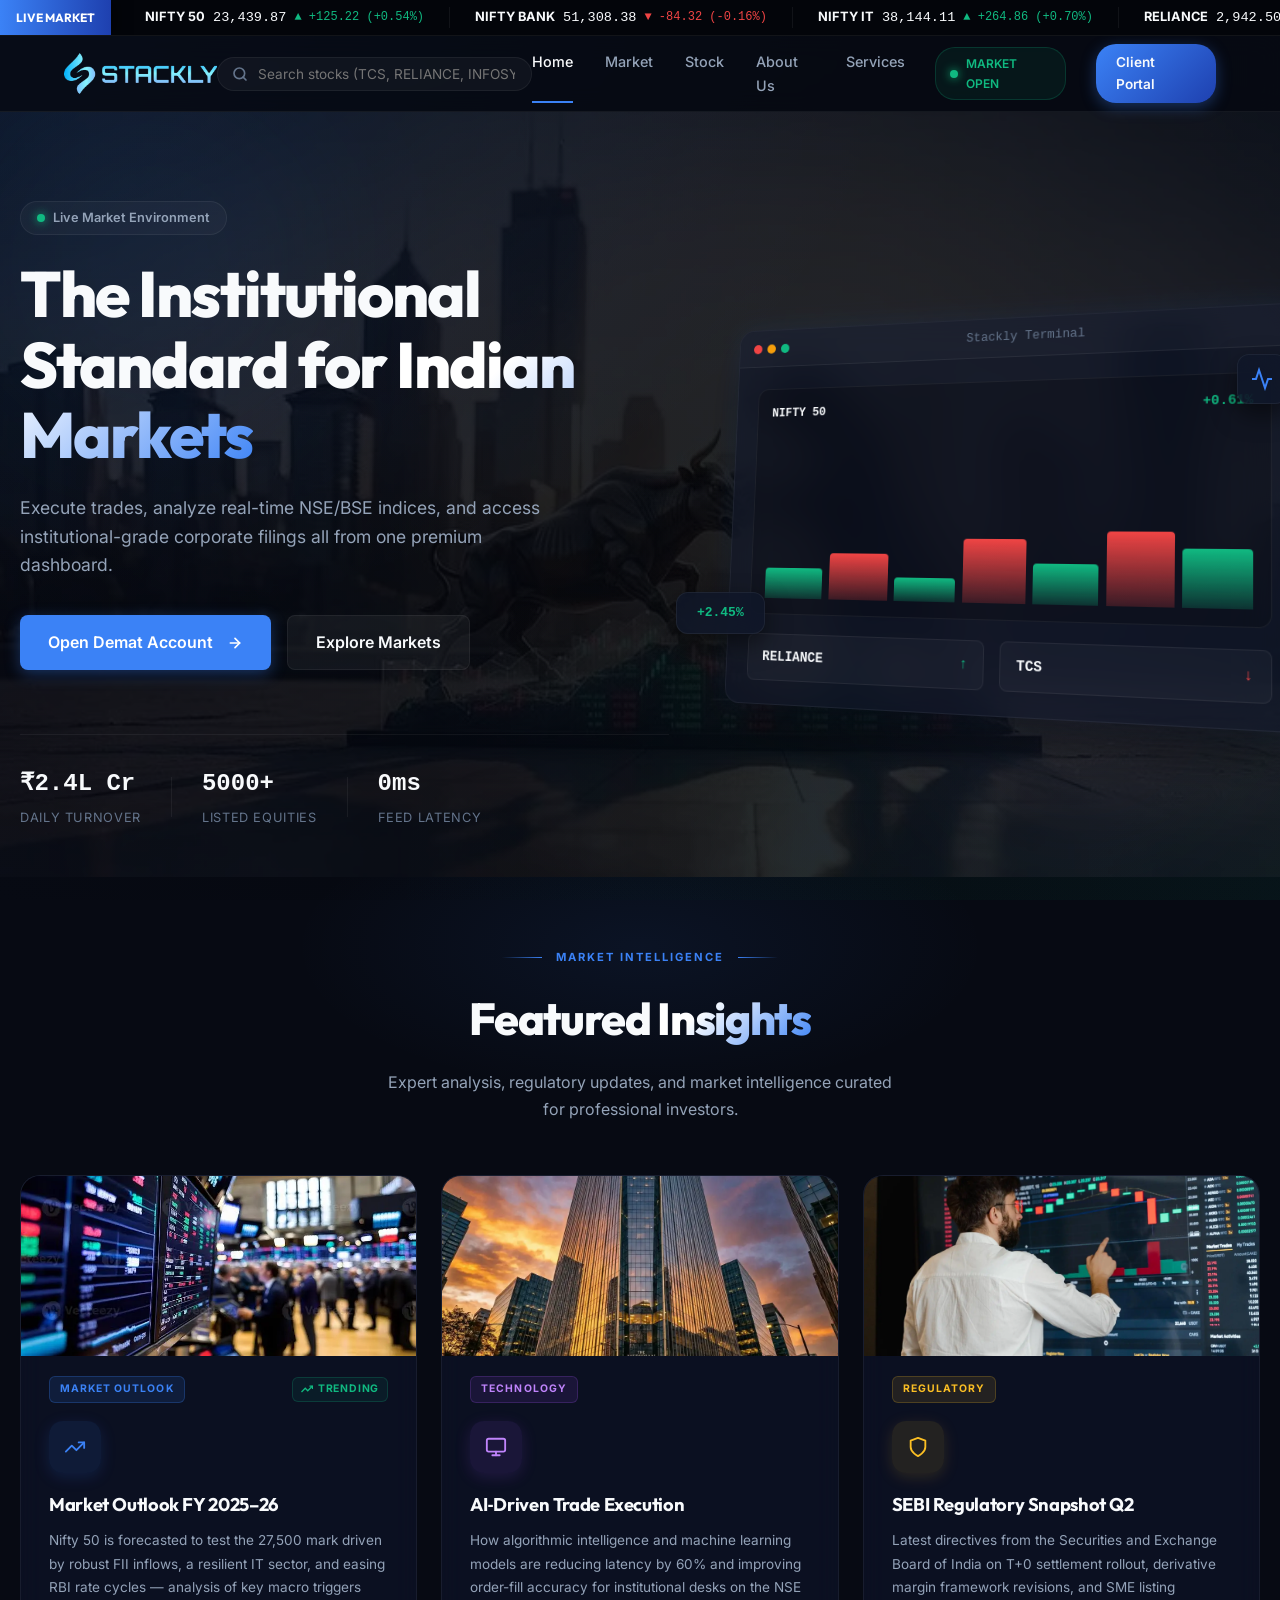
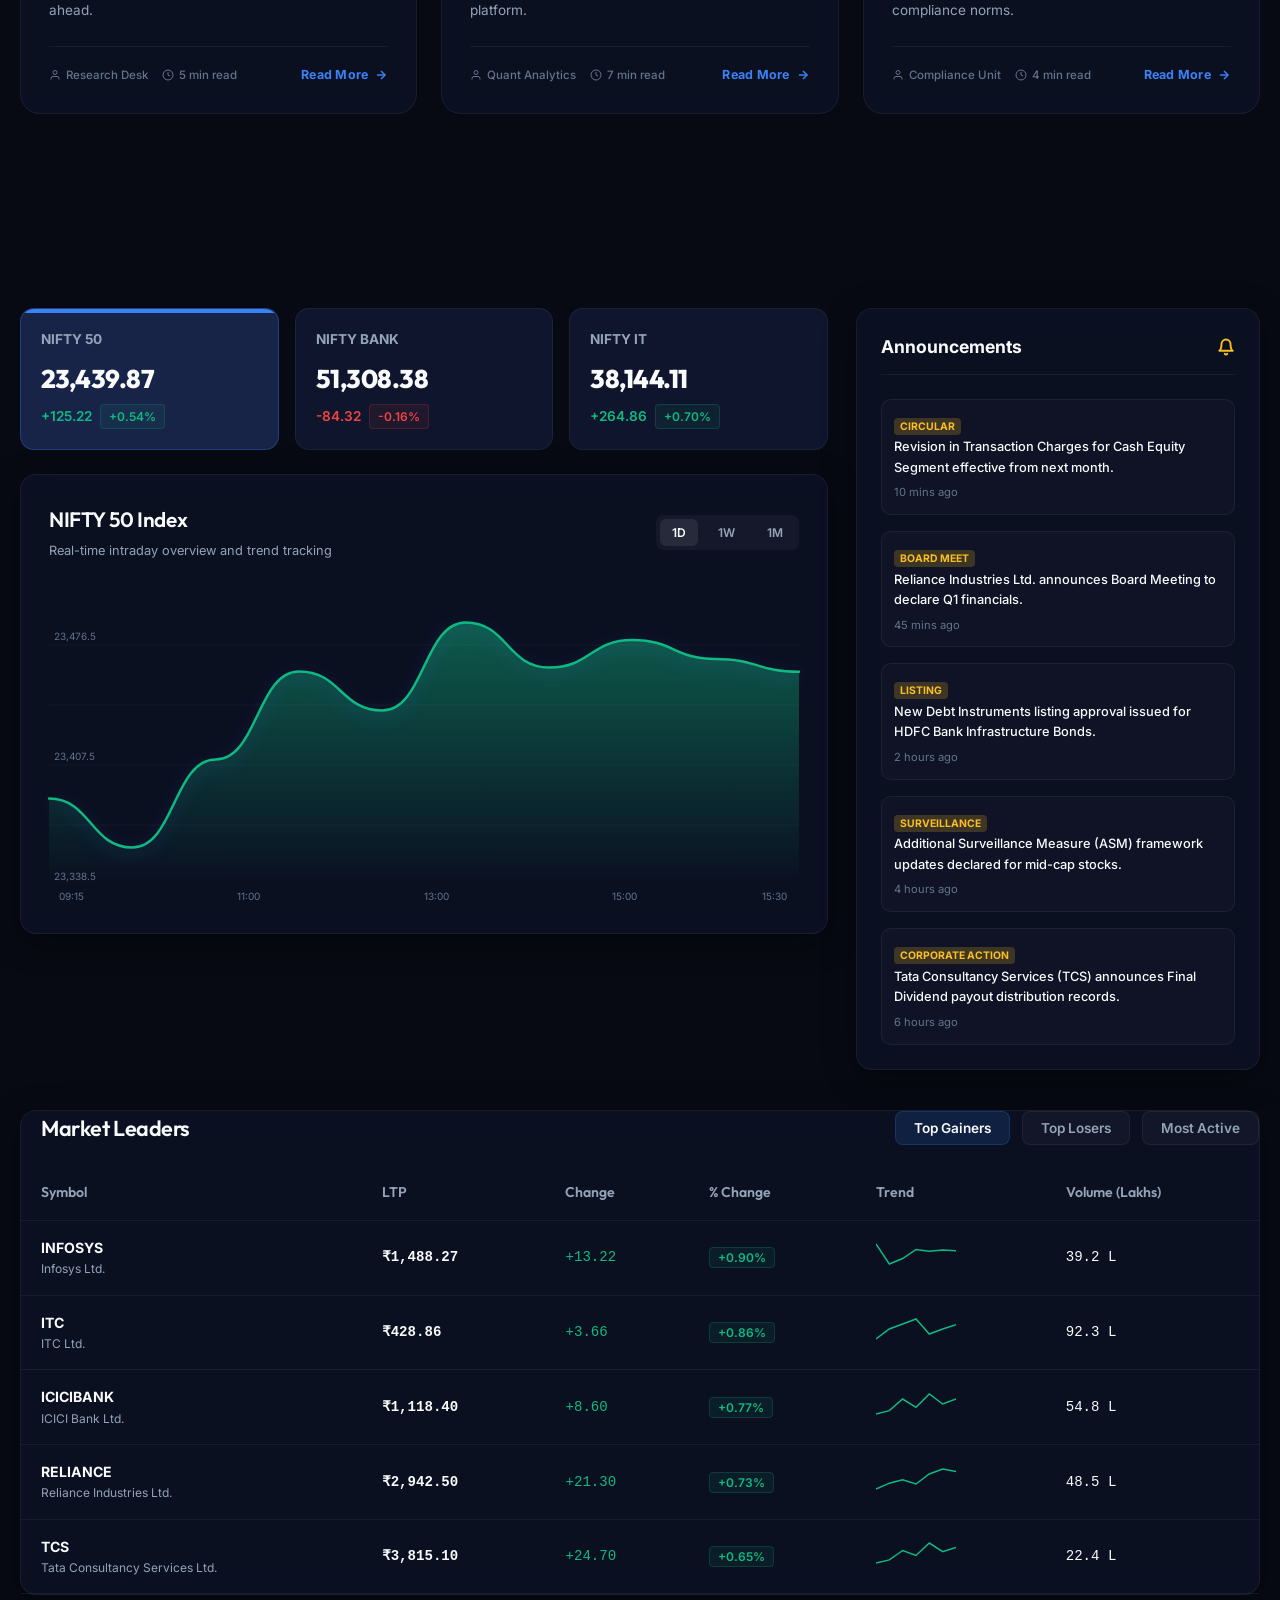
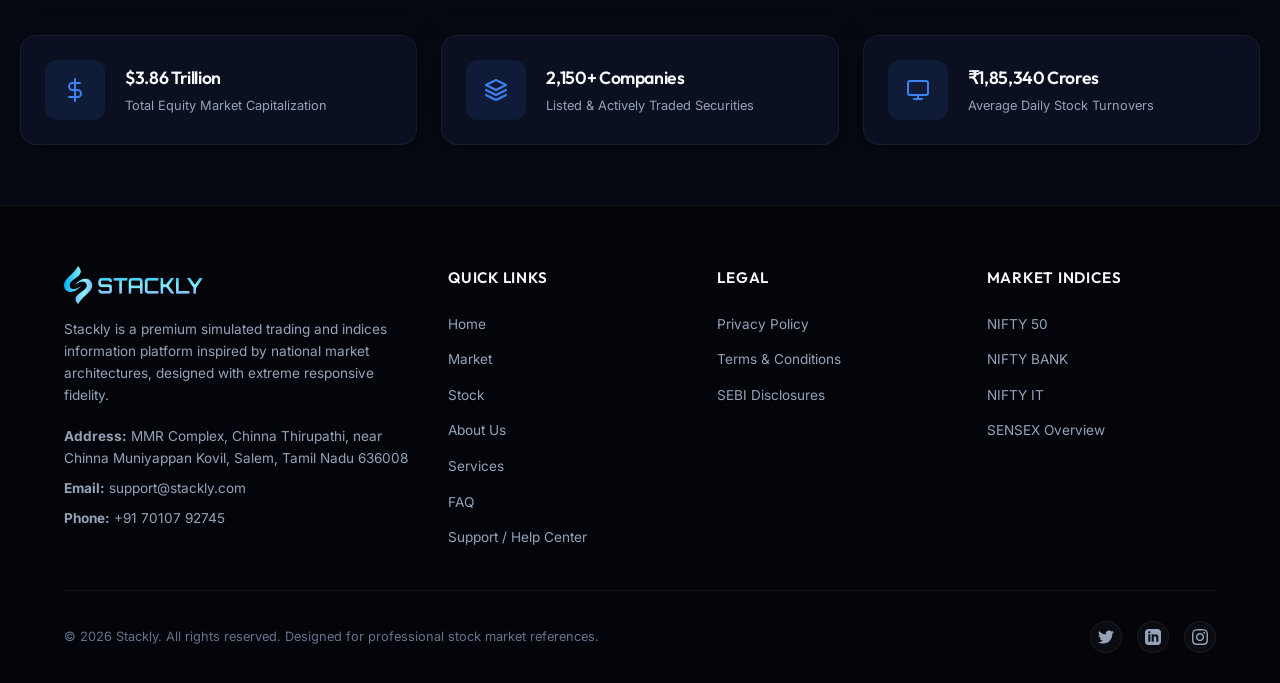
==== commit 5128a969: "Add files via upload" ====
--- a/index.html
+++ b/index.html
@@ -289,7 +289,7 @@
             <!-- Card 3 -->
             <article class="insight-card reveal-up" style="--delay: 0.3s;">
                 <div class="insight-cover-wrapper">
-                    <img src="images/thinking.webp" alt="Analytical Thinking" class="insight-cover-img">
+                    <img src="images/man.webp" alt="Analytical Thinking" class="insight-cover-img">
                 </div>
                 <div class="insight-card-top">
                     <span class="insight-badge insight-badge--regulatory">Regulatory</span>
--- a/css/style.css
+++ b/css/style.css
@@ -1607,117 +1607,125 @@
     header {
         padding: 0 4%;
     }
-
-    .dashboard-grid {
+    .dashboard-grid, .stock-detail-layout, .dashboard-sidebar-grid {
         grid-template-columns: 1fr;
     }
-
-    .stats-grid {
+    .stats-grid, .directors-grid, .services-grid, .heatmap-grid, .insights-grid {
         grid-template-columns: repeat(2, 1fr);
     }
-
     .calc-grid {
         grid-template-columns: 1fr;
     }
-
-    .directors-grid {
-        grid-template-columns: repeat(2, 1fr);
-    }
-
-    .services-grid {
-        grid-template-columns: repeat(2, 1fr);
-    }
 }
 
 @media (max-width: 768px) {
-
+    body {
+        overflow-x: hidden;
+    }
     .nav-links,
     .search-wrapper,
     header .btn-login,
     header .market-status {
         display: none;
     }
-
     .mobile-toggle {
         display: flex;
     }
-
-    .indices-container {
+    .mobile-toggle.active span:nth-child(1) {
+        transform: translateY(8px) rotate(45deg);
+    }
+    .mobile-toggle.active span:nth-child(2) {
+        opacity: 0;
+    }
+    .mobile-toggle.active span:nth-child(3) {
+        transform: translateY(-8px) rotate(-45deg);
+    }
+    .hero-container {
+        flex-direction: column;
+    }
+    .hero-content {
+        width: 100%;
+        text-align: center;
+        padding-bottom: 30px;
+    }
+    .hero-stats {
+        flex-direction: column;
+        gap: 15px;
+    }
+    .hero-stat-divider {
+        display: none;
+    }
+    .indices-container, .market-highlights, .stats-grid, .heatmap-grid, .insights-grid {
         grid-template-columns: 1fr;
     }
-
-    .market-highlights {
-        grid-template-columns: 1fr;
-    }
-
     .footer-grid {
         grid-template-columns: 1fr;
         gap: 30px;
     }
-
     .footer-bottom {
         flex-direction: column;
         gap: 15px;
         text-align: center;
     }
-
     .timeline::before {
         left: 20px;
     }
-
     .timeline-item {
         width: 100%;
         padding-left: 45px;
         padding-right: 0;
-    }
-
-    .timeline-item:nth-child(odd) {
-        text-align: left;
-    }
-
-    .timeline-item:nth-child(odd) .timeline-badge,
-    .timeline-item:nth-child(even) .timeline-badge {
-        left: 12px;
-    }
-
-    .timeline-item:nth-child(even) {
-        left: 0;
-    }
-
-    .directors-grid {
+        text-align: left !important;
+    }
+    .timeline-item .timeline-badge {
+        left: 12px !important;
+    }
+    .directors-grid, .services-grid {
         grid-template-columns: 1fr;
     }
-
-    .services-grid {
-        grid-template-columns: 1fr;
-    }
-
     .about-hero h1 {
         font-size: 2.2rem;
     }
+    .movers-tabs {
+        overflow-x: auto;
+        white-space: nowrap;
+        padding-bottom: 5px;
+        max-width: 100%;
+    }
+    .movers-header {
+        flex-direction: column;
+        align-items: flex-start;
+        gap: 15px;
+    }
+    .corporate-hero-panel {
+        flex-direction: column;
+        align-items: flex-start;
+        gap: 20px;
+    }
 }
 
 @media (max-width: 480px) {
-    .stats-grid {
-        grid-template-columns: 1fr;
-    }
-
     .chart-header {
         flex-direction: column;
         align-items: flex-start;
         gap: 12px;
     }
-
     .mover-tab-btn {
         padding: 6px 12px;
         font-size: 0.75rem;
     }
-
     .calc-form,
     .calc-results,
     .login-card {
         padding: 20px 16px;
     }
+    .insight-card-footer {
+        flex-direction: column;
+        align-items: flex-start;
+        gap: 12px;
+    }
+    h1 { font-size: 2rem; }
+    h2 { font-size: 1.7rem; }
+    h3 { font-size: 1.3rem; }
 }
 
 /* ==========================================
@@ -2483,8 +2491,13 @@
 }
 
 @keyframes slowZoom {
-    0% { transform: scale(1); }
-    100% { transform: scale(1.15); }
+    0% {
+        transform: scale(1);
+    }
+
+    100% {
+        transform: scale(1.15);
+    }
 }
 
 .hero-bg-glow {
@@ -2899,7 +2912,7 @@
     left: -80px;
     width: 450px;
     z-index: 0;
-    filter: drop-shadow(0 20px 30px rgba(0,0,0,0.5));
+    filter: drop-shadow(0 20px 30px rgba(0, 0, 0, 0.5));
     animation: floatSimple 8s ease-in-out infinite;
 }
 
@@ -3282,81 +3295,3 @@
     transform: translateY(-2px);
 }
 
-/* ==========================================
-   18. NEW MEDIA BREAKPOINTS & OVERRIDES
-   ========================================== */
-@media (max-width: 1024px) {
-
-    .stock-detail-layout,
-    .dashboard-sidebar-grid {
-        grid-template-columns: 1fr;
-    }
-
-    .heatmap-grid {
-        grid-template-columns: repeat(3, 1fr);
-    }
-
-    .dashboard-stats {
-        grid-template-columns: repeat(2, 1fr);
-    }
-
-    .insights-grid {
-        grid-template-columns: repeat(2, 1fr);
-    }
-}
-
-@media (max-width: 768px) {
-    .heatmap-grid {
-        grid-template-columns: repeat(2, 1fr);
-    }
-
-    .compliance-grid {
-        grid-template-columns: 1fr;
-    }
-
-    .filing-input-group {
-        grid-template-columns: 1fr;
-    }
-
-    .corporate-hero-panel {
-        flex-direction: column;
-        align-items: flex-start;
-        gap: 15px;
-    }
-
-    .insights-grid {
-        grid-template-columns: 1fr;
-    }
-
-    .insights-section {
-        padding: 48px 16px 40px;
-    }
-}
-
-@media (max-width: 480px) {
-    .heatmap-grid {
-        grid-template-columns: 1fr;
-    }
-
-    .dashboard-stats {
-        grid-template-columns: 1fr;
-    }
-
-    .error-code {
-        font-size: 5.5rem;
-    }
-
-    .error-subtitle {
-        font-size: 1.4rem;
-    }
-
-    .register-card {
-        padding: 24px 16px;
-    }
-
-    .insight-card-footer {
-        flex-direction: column;
-        align-items: flex-start;
-        gap: 12px;
-    }
-}
